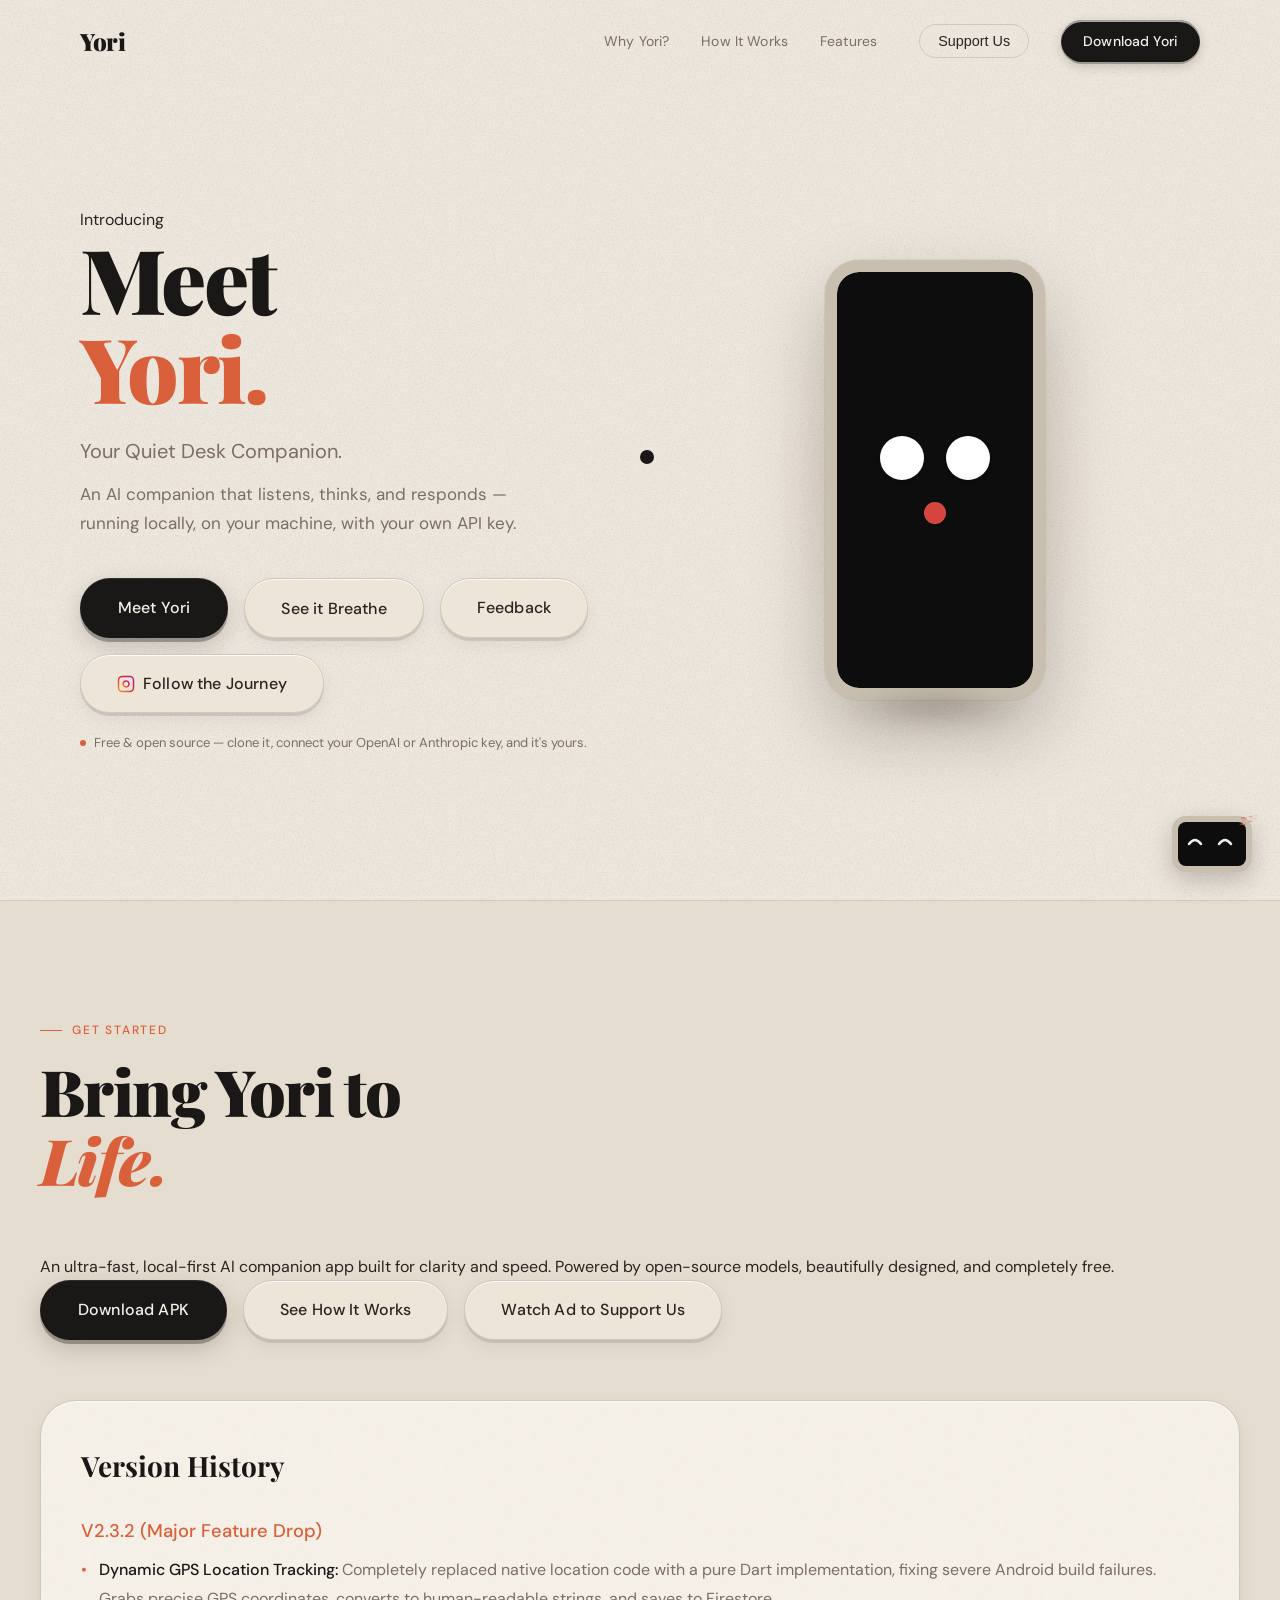
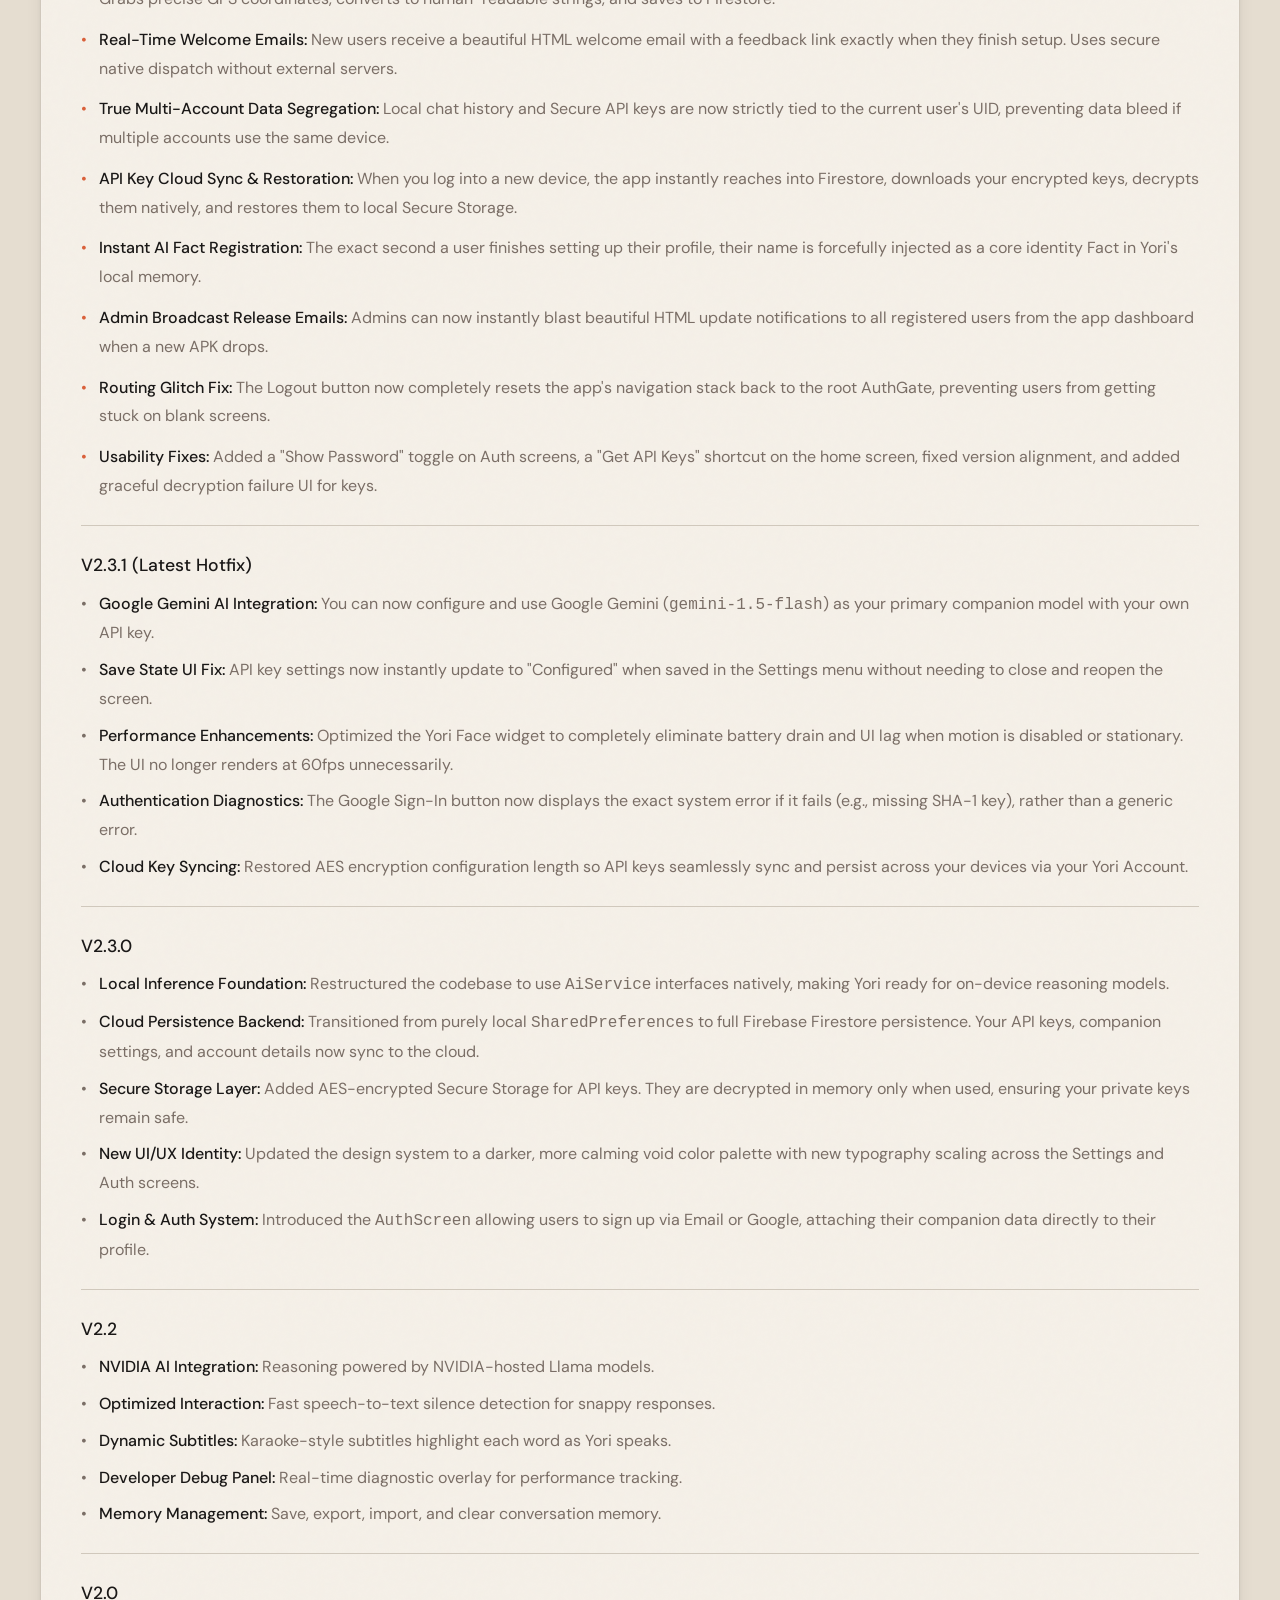
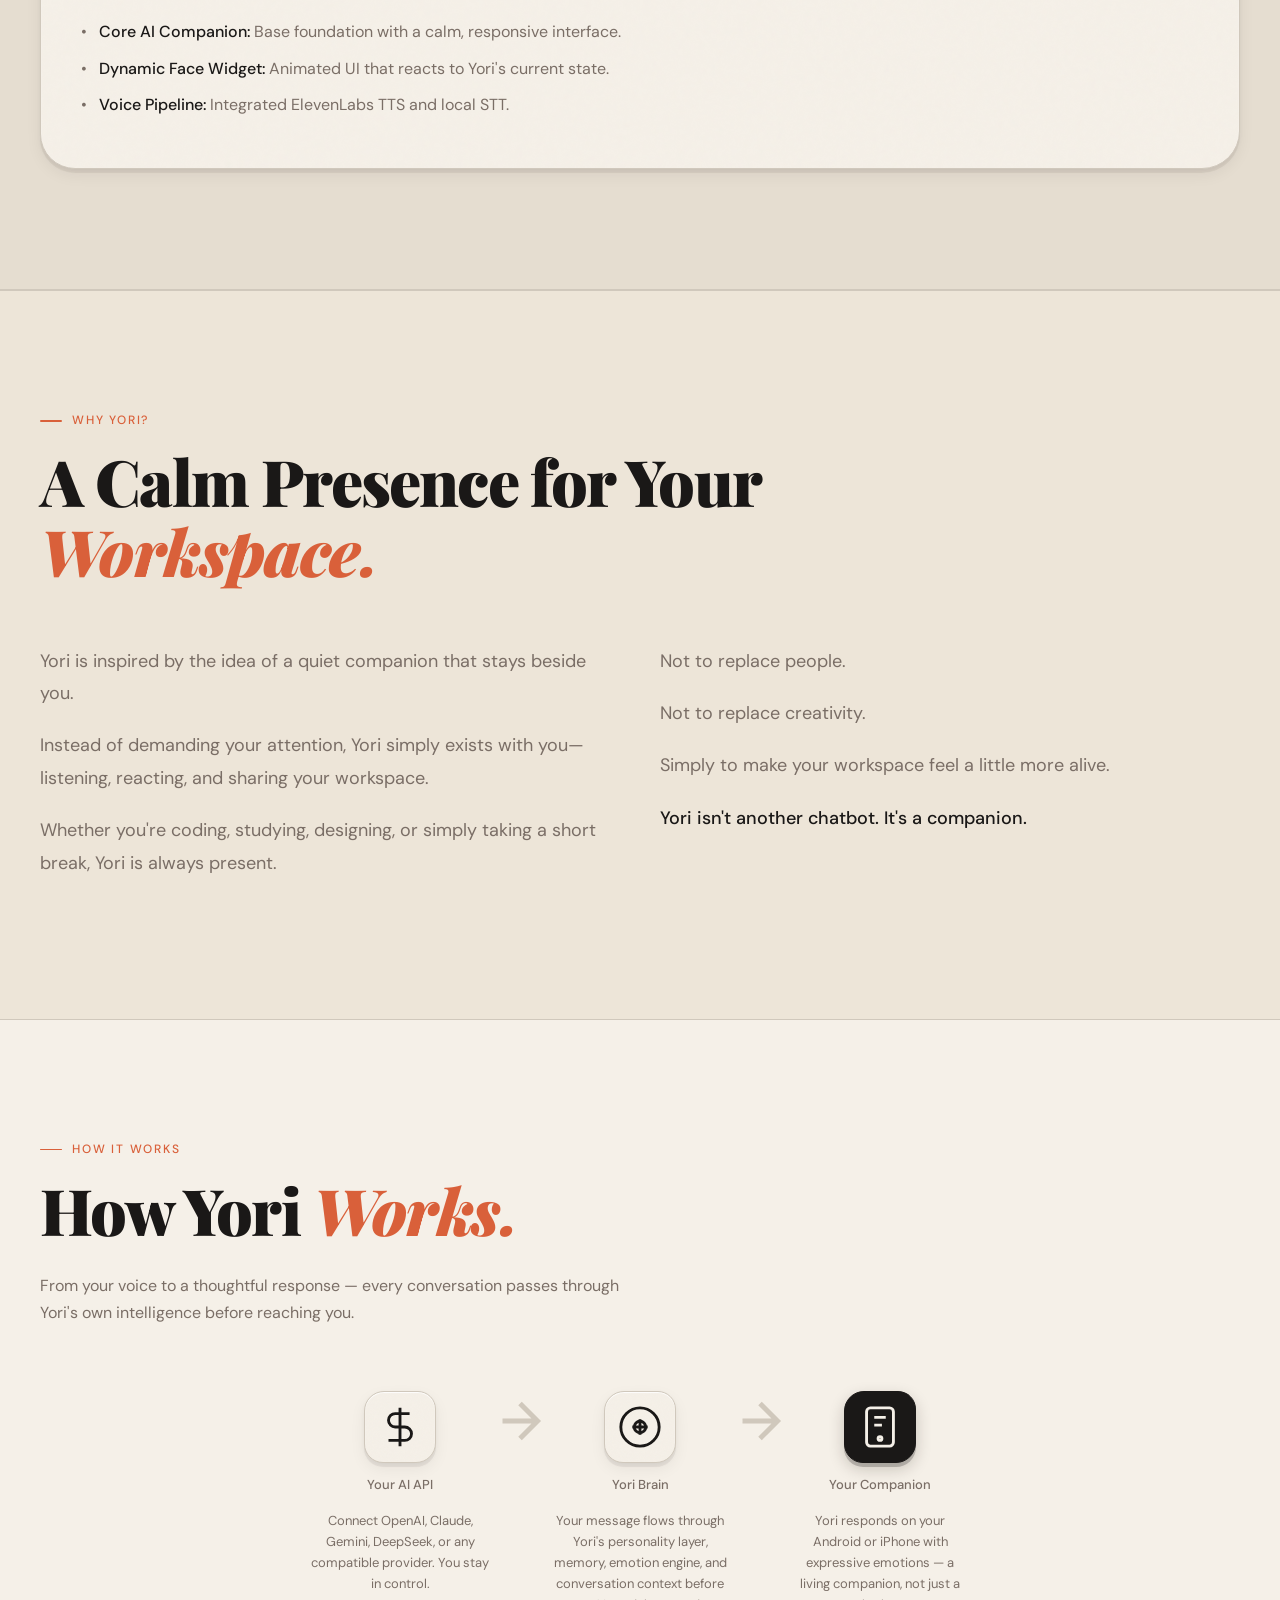
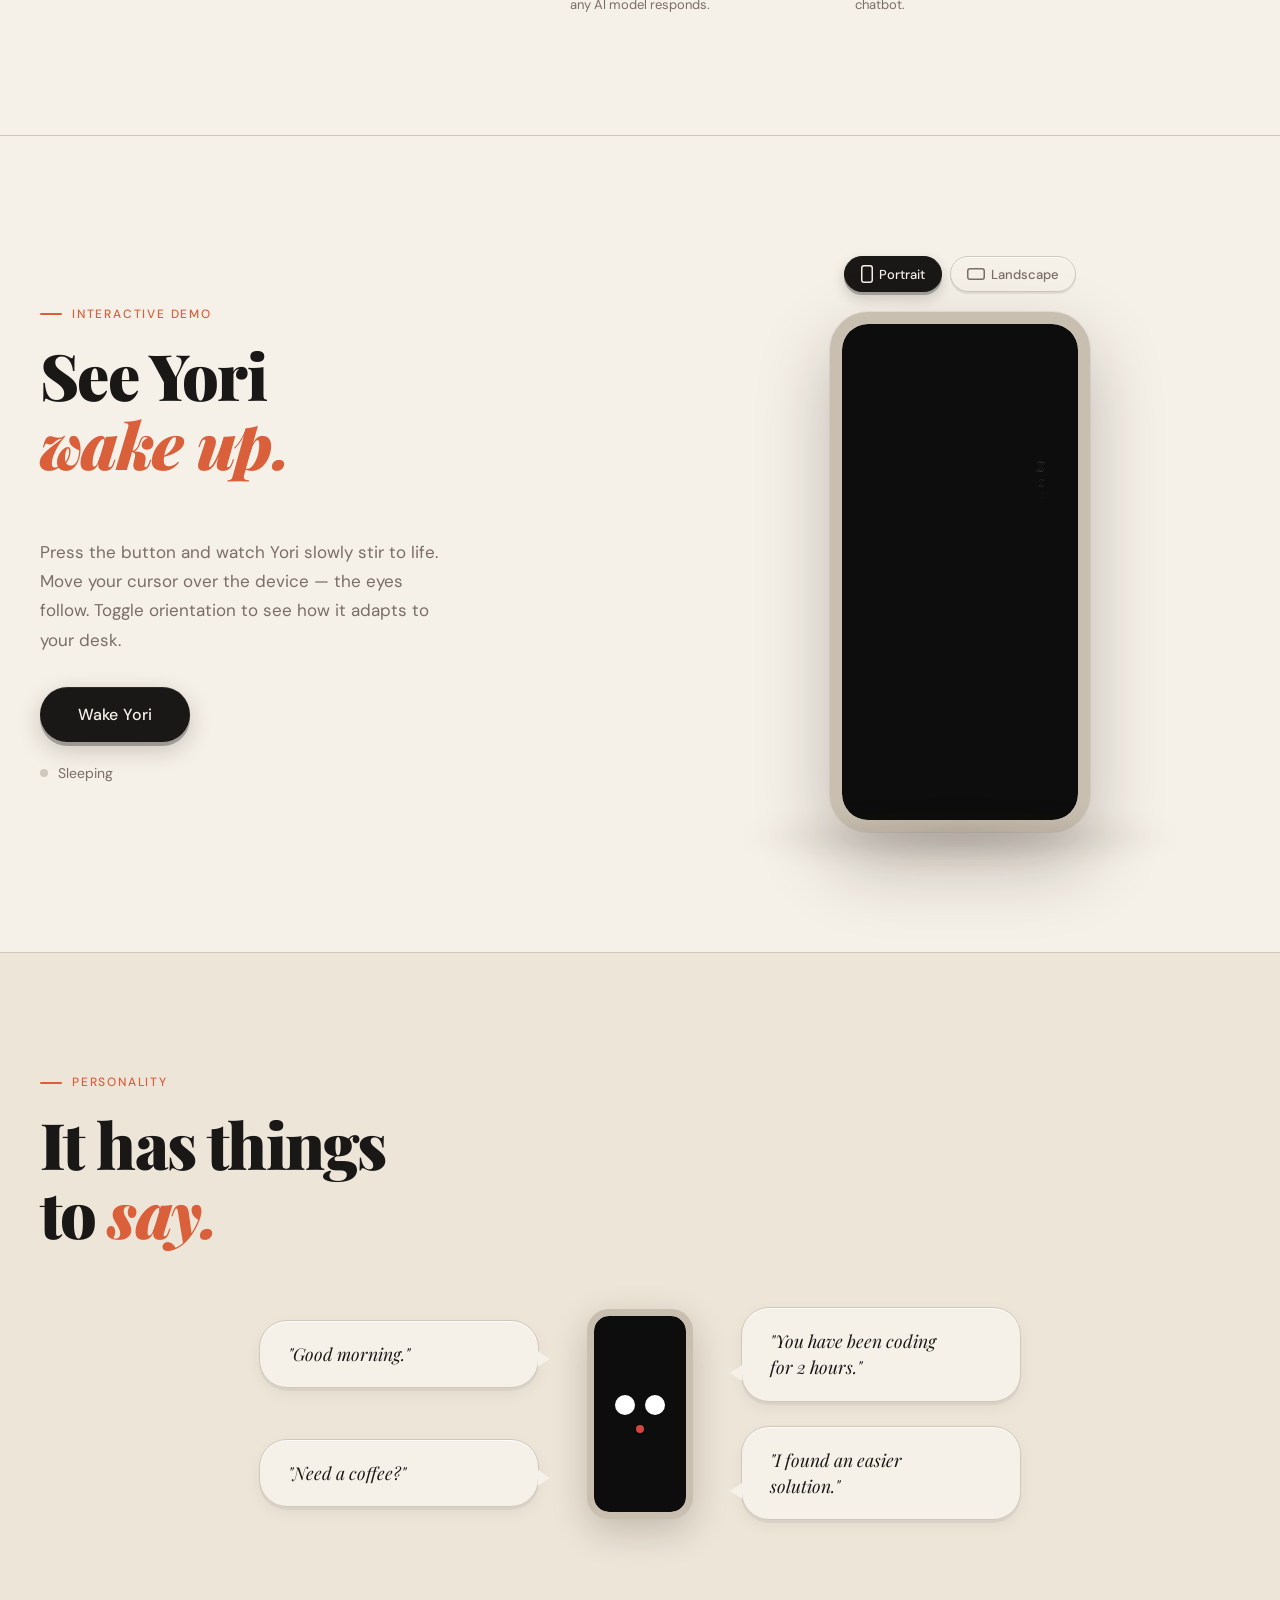
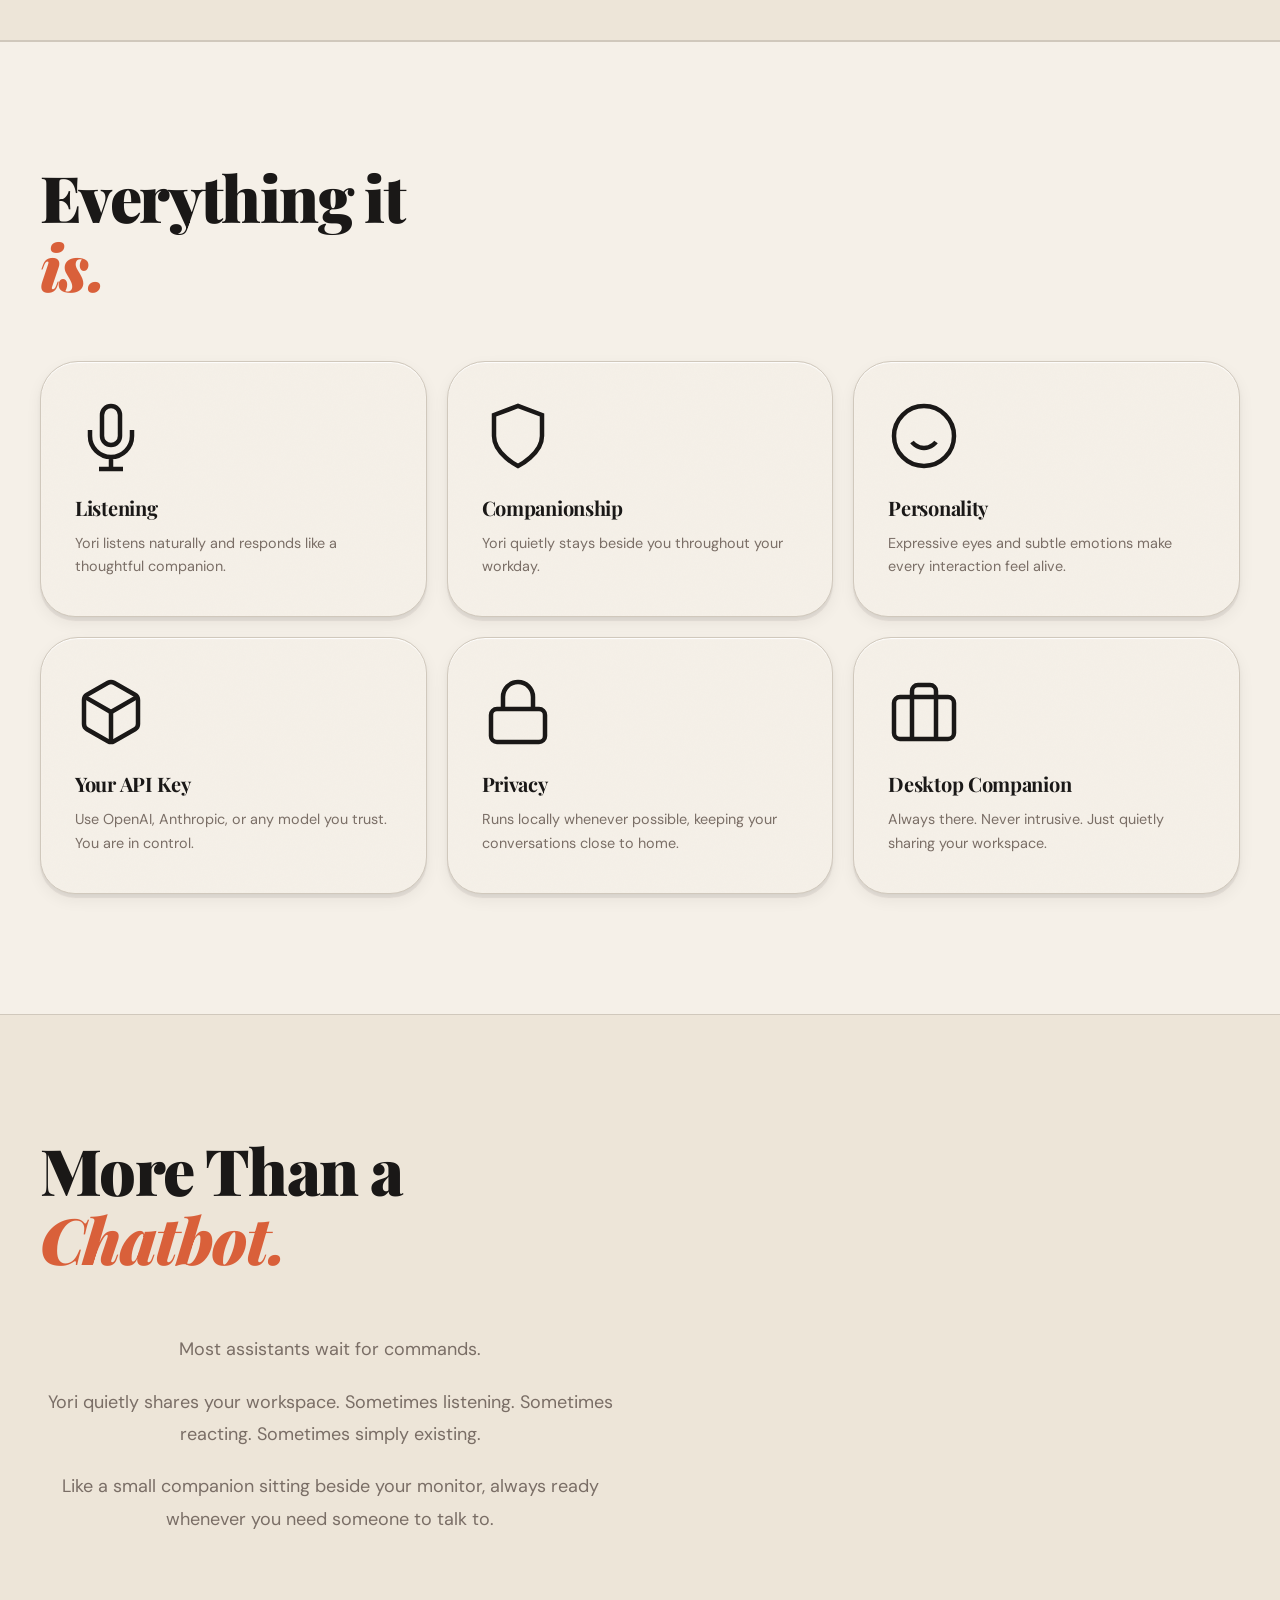
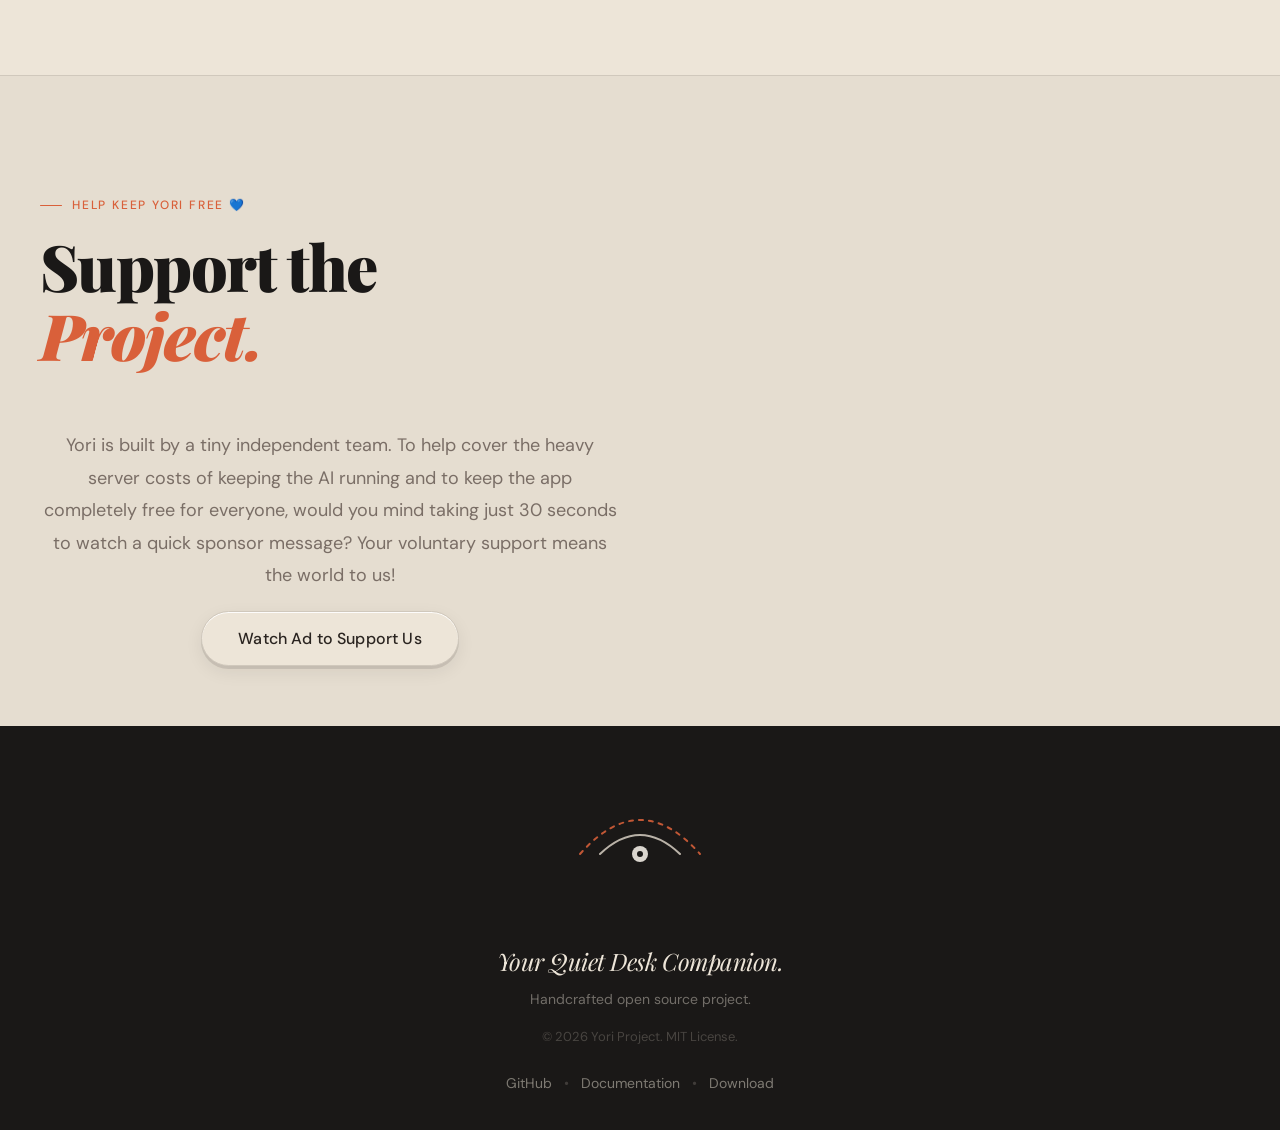
==== index.html @ ca937343 "Update Version History with comprehensive V2.3.2 changelog" ====
<!DOCTYPE html>
<html lang="en">
<head>
  <meta charset="UTF-8" />
  <meta name="viewport" content="width=device-width, initial-scale=1.0" />
  <title>Yori — Your Quiet Desk Companion</title>
  <meta name="description" content="Yori is a handcrafted desktop companion that runs locally and quietly shares your workspace." />
  <link rel="icon" type="image/svg+xml" href="favicon.svg" />
  
  <!-- Fonts -->
  <link rel="preconnect" href="https://fonts.googleapis.com">
  <link rel="preconnect" href="https://fonts.gstatic.com" crossorigin>
  <link href="https://fonts.googleapis.com/css2?family=DM+Sans:ital,opsz,wght@0,9..40,400;0,9..40,500;1,9..40,400&family=Playfair+Display:ital,wght@0,700;0,900;1,400;1,700&display=swap" rel="stylesheet">
  
  <!-- CSS & JS -->
  <link rel="stylesheet" href="styles.css" />
  <script defer src="main.js"></script>

  <!-- Google AdSense -->
  <script async src="https://pagead2.googlesyndication.com/pagead/js/adsbygoogle.js?client=ca-pub-2516613692917353" crossorigin="anonymous"></script>
</head>
<body>
  
  <!-- PAPER GRAIN TEXTURE — inline SVG filter, most reliable method -->
  <svg class="grain-svg" aria-hidden="true" focusable="false">
    <defs>
      <filter id="grain-filter" x="0%" y="0%" width="100%" height="100%" color-interpolation-filters="sRGB">
        <feTurbulence
          type="fractalNoise"
          baseFrequency="0.65 0.65"
          numOctaves="4"
          seed="7"
          stitchTiles="stitch"
          result="noise"
        />
        <feColorMatrix type="saturate" values="0" in="noise" result="grayNoise"/>
        <feBlend in="SourceGraphic" in2="grayNoise" mode="multiply" result="blended"/>
        <feComposite in="blended" in2="SourceGraphic" operator="in"/>
      </filter>
    </defs>
  </svg>
  <div class="grain-overlay" aria-hidden="true"></div>

  <!-- CUSTOM SMART CURSOR -->
  <div class="cursor" id="custom-cursor"></div>

  <!-- DECORATIVE CLAY BLOBS -->
  <div class="blob blob-1"></div>
  <div class="blob blob-2"></div>
  <div class="blob blob-3"></div>

  <!-- NAV -->
  <nav class="nav" id="nav">
    <div class="nav-inner">
      <a href="#hero" class="nav-logo">Yori</a>
      <div class="nav-links">
        <a href="#about" class="nav-link">Why Yori?</a>
        <a href="#pipeline" class="nav-link">How It Works</a>
        <a href="#features" class="nav-link">Features</a>
        <button class="support-ad-btn nav-support-btn" style="background: none; border: 1px solid var(--border); color: var(--text); padding: 8px 16px; border-radius: 20px; font-weight: 500; cursor: pointer; transition: all 0.3s; font-size: 0.9rem; margin-left: 10px; display: flex; align-items: center; justify-content: center; min-width: 110px;">
          <span class="btn-text" style="display: flex; align-items: center; gap: 6px;">Support Us</span>
          <div class="support-spinner" style="display: none; width: 14px; height: 14px; border: 2px solid currentColor; border-top-color: transparent; border-radius: 50%; animation: support-spin 0.8s linear infinite;"></div>
        </button>
        <a href="https://github.com/sandilyakanishk/Yori/releases/latest" class="nav-link btn-nav" id="nav-cta" target="_blank" data-theme="dark">Download Yori</a>
      </div>
    </div>
  </nav>

  <!-- SECTION 1: HERO -->
  <header class="hero" id="hero">
    <div class="hero-left">
      <div class="hero-eyebrow">Introducing</div>
      <h1 class="hero-title">Meet<br/><span class="accent">Yori.</span></h1>
      <p class="hero-sub">Your Quiet Desk Companion.</p>
      <p class="hero-desc">An AI companion that listens, thinks, and responds — running locally, on your machine, with your own API key.</p>
      <div class="hero-btns">
        <a href="https://github.com/sandilyakanishk/Reznik" class="btn-primary" id="get-btn" target="_blank" data-theme="dark">Meet Yori</a>
        <button class="btn-secondary" id="breathe-btn" data-theme="dark">See it Breathe</button>
        <a href="https://tally.so/r/VLWJPE" class="btn-secondary" target="_blank" data-theme="dark">Feedback</a>
        <a href="https://www.instagram.com/meetyori?igsh=MXNleDVwYThzNXBsMQ==" class="btn-secondary" target="_blank" data-theme="dark" style="gap: 8px;">
          <svg viewBox="0 0 24 24" width="18" height="18" stroke="url(#insta-gradient)" stroke-width="2" fill="none" stroke-linecap="round" stroke-linejoin="round">
            <defs>
              <linearGradient id="insta-gradient" x1="0%" y1="100%" x2="100%" y2="0%">
                <stop offset="0%" stop-color="#f09433" />
                <stop offset="25%" stop-color="#e6683c" />
                <stop offset="50%" stop-color="#dc2743" />
                <stop offset="75%" stop-color="#cc2366" />
                <stop offset="100%" stop-color="#bc1888" />
              </linearGradient>
            </defs>
            <rect x="2" y="2" width="20" height="20" rx="5" ry="5"></rect>
            <path d="M16 11.37A4 4 0 1 1 12.63 8 4 4 0 0 1 16 11.37z"></path>
            <line x1="17.5" y1="6.5" x2="17.51" y2="6.5"></line>
          </svg>
          Follow the Journey
        </a>
      </div>
      <p class="hero-badge">
        <span class="badge-dot"></span>
        Free & open source — clone it, connect your OpenAI or Anthropic key, and it's yours.
      </p>
    </div>
    
    <div class="hero-right">
      <div class="phone-wrapper" id="phone-hero">
        <div class="phone-frame clay-body">
          <div class="phone-screen" id="phone-screen-hero" data-theme="dark">
            <div class="face-container">
              <div class="eyes-container" id="eyes-hero">
                <div class="eye left-eye" id="left-eye-hero"></div>
                <div class="eye right-eye" id="right-eye-hero"></div>
              </div>
              <div class="mouth" id="mouth-hero"></div>
            </div>
          </div>
        </div>
        <div class="phone-shadow"></div>
      </div>
    </div>
  </header>

  <!-- NEW SECTION: GET STARTED -->
  <section class="section what-makes" id="download">
    <div class="section-inner">
      <div class="section-tag">Get Started</div>
      <h2 class="section-title reveal">Bring Yori to<br/><em>Life.</em></h2>
      
        <p class="hero-subtitle reveal" style="transition-delay: 0.1s;">
          An ultra-fast, local-first AI companion app built for clarity and speed. Powered by open-source models, beautifully designed, and completely free.
        </p>
        <div class="hero-cta reveal" style="transition-delay: 0.2s; margin-bottom: 40px; display: flex; flex-wrap: wrap; gap: 16px;">
          <a href="https://github.com/sandilyakanishk/Yori/releases/latest" class="btn-primary" data-theme="dark">Download APK</a>
          <a href="#pipeline" class="btn-secondary" data-theme="dark">See How It Works</a>
          <button class="support-ad-btn btn-secondary" data-theme="dark">
            <span class="btn-text">Watch Ad to Support Us</span>
            <div class="support-spinner" style="display: none; width: 18px; height: 18px; border: 2px solid currentColor; border-top-color: transparent; border-radius: 50%; animation: support-spin 0.8s linear infinite;"></div>
          </button>
        </div>

      <div class="story-grid">
        <div class="story-text reveal card" style="grid-column: 1 / -1; padding: 40px; margin-top: 20px;">
          <h3 style="font-family: var(--font-display); font-size: 1.75rem; color: var(--dark); margin-bottom: 24px;">Version History</h3>
          
          <div style="margin-bottom: 24px;">
            <strong style="color: var(--accent); font-size: 1.15rem; display: block; margin-bottom: 8px;">V2.3.2 (Major Feature Drop)</strong>
            <ul style="list-style: none; padding: 0; font-size: 1rem;">
              <li style="margin-bottom: 12px; display: flex; gap: 12px;">
                <span style="color: var(--accent);">•</span> <div><strong>Dynamic GPS Location Tracking:</strong> Completely replaced native location code with a pure Dart implementation, fixing severe Android build failures. Grabs precise GPS coordinates, converts to human-readable strings, and saves to Firestore.</div>
              </li>
              <li style="margin-bottom: 12px; display: flex; gap: 12px;">
                <span style="color: var(--accent);">•</span> <div><strong>Real-Time Welcome Emails:</strong> New users receive a beautiful HTML welcome email with a feedback link exactly when they finish setup. Uses secure native dispatch without external servers.</div>
              </li>
              <li style="margin-bottom: 12px; display: flex; gap: 12px;">
                <span style="color: var(--accent);">•</span> <div><strong>True Multi-Account Data Segregation:</strong> Local chat history and Secure API keys are now strictly tied to the current user's UID, preventing data bleed if multiple accounts use the same device.</div>
              </li>
              <li style="margin-bottom: 12px; display: flex; gap: 12px;">
                <span style="color: var(--accent);">•</span> <div><strong>API Key Cloud Sync & Restoration:</strong> When you log into a new device, the app instantly reaches into Firestore, downloads your encrypted keys, decrypts them natively, and restores them to local Secure Storage.</div>
              </li>
              <li style="margin-bottom: 12px; display: flex; gap: 12px;">
                <span style="color: var(--accent);">•</span> <div><strong>Instant AI Fact Registration:</strong> The exact second a user finishes setting up their profile, their name is forcefully injected as a core identity Fact in Yori's local memory.</div>
              </li>
              <li style="margin-bottom: 12px; display: flex; gap: 12px;">
                <span style="color: var(--accent);">•</span> <div><strong>Admin Broadcast Release Emails:</strong> Admins can now instantly blast beautiful HTML update notifications to all registered users from the app dashboard when a new APK drops.</div>
              </li>
              <li style="margin-bottom: 12px; display: flex; gap: 12px;">
                <span style="color: var(--accent);">•</span> <div><strong>Routing Glitch Fix:</strong> The Logout button now completely resets the app's navigation stack back to the root AuthGate, preventing users from getting stuck on blank screens.</div>
              </li>
              <li style="margin-bottom: 12px; display: flex; gap: 12px;">
                <span style="color: var(--accent);">•</span> <div><strong>Usability Fixes:</strong> Added a "Show Password" toggle on Auth screens, a "Get API Keys" shortcut on the home screen, fixed version alignment, and added graceful decryption failure UI for keys.</div>
              </li>
            </ul>
          </div>
          
          <div style="margin-bottom: 24px; padding-top: 24px; border-top: 1px solid var(--border);">
            <strong style="display: block; margin-bottom: 8px; font-size: 1.1rem; color: var(--dark);">V2.3.1 (Latest Hotfix)</strong>
            <ul style="list-style: none; padding: 0; font-size: 1rem;">
              <li style="margin-bottom: 8px; display: flex; gap: 12px;"><span>•</span> <div><strong>Google Gemini AI Integration:</strong> You can now configure and use Google Gemini (<code>gemini-1.5-flash</code>) as your primary companion model with your own API key.</div></li>
              <li style="margin-bottom: 8px; display: flex; gap: 12px;"><span>•</span> <div><strong>Save State UI Fix:</strong> API key settings now instantly update to "Configured" when saved in the Settings menu without needing to close and reopen the screen.</div></li>
              <li style="margin-bottom: 8px; display: flex; gap: 12px;"><span>•</span> <div><strong>Performance Enhancements:</strong> Optimized the Yori Face widget to completely eliminate battery drain and UI lag when motion is disabled or stationary. The UI no longer renders at 60fps unnecessarily.</div></li>
              <li style="margin-bottom: 8px; display: flex; gap: 12px;"><span>•</span> <div><strong>Authentication Diagnostics:</strong> The Google Sign-In button now displays the exact system error if it fails (e.g., missing SHA-1 key), rather than a generic error.</div></li>
              <li style="margin-bottom: 8px; display: flex; gap: 12px;"><span>•</span> <div><strong>Cloud Key Syncing:</strong> Restored AES encryption configuration length so API keys seamlessly sync and persist across your devices via your Yori Account.</div></li>
            </ul>
          </div>
          
          <div style="margin-bottom: 24px; padding-top: 24px; border-top: 1px solid var(--border);">
            <strong style="display: block; margin-bottom: 8px; font-size: 1.1rem; color: var(--dark);">V2.3.0</strong>
            <ul style="list-style: none; padding: 0; font-size: 1rem;">
              <li style="margin-bottom: 8px; display: flex; gap: 12px;"><span>•</span> <div><strong>Local Inference Foundation:</strong> Restructured the codebase to use <code>AiService</code> interfaces natively, making Yori ready for on-device reasoning models.</div></li>
              <li style="margin-bottom: 8px; display: flex; gap: 12px;"><span>•</span> <div><strong>Cloud Persistence Backend:</strong> Transitioned from purely local <code>SharedPreferences</code> to full Firebase Firestore persistence. Your API keys, companion settings, and account details now sync to the cloud.</div></li>
              <li style="margin-bottom: 8px; display: flex; gap: 12px;"><span>•</span> <div><strong>Secure Storage Layer:</strong> Added AES-encrypted Secure Storage for API keys. They are decrypted in memory only when used, ensuring your private keys remain safe.</div></li>
              <li style="margin-bottom: 8px; display: flex; gap: 12px;"><span>•</span> <div><strong>New UI/UX Identity:</strong> Updated the design system to a darker, more calming void color palette with new typography scaling across the Settings and Auth screens.</div></li>
              <li style="margin-bottom: 8px; display: flex; gap: 12px;"><span>•</span> <div><strong>Login & Auth System:</strong> Introduced the <code>AuthScreen</code> allowing users to sign up via Email or Google, attaching their companion data directly to their profile.</div></li>
            </ul>
          </div>
          
          <div style="margin-bottom: 24px; padding-top: 24px; border-top: 1px solid var(--border);">
            <strong style="display: block; margin-bottom: 8px; font-size: 1.1rem; color: var(--dark);">V2.2</strong>
            <ul style="list-style: none; padding: 0; font-size: 1rem;">
              <li style="margin-bottom: 8px; display: flex; gap: 12px;"><span>•</span> <div><strong>NVIDIA AI Integration:</strong> Reasoning powered by NVIDIA-hosted Llama models.</div></li>
              <li style="margin-bottom: 8px; display: flex; gap: 12px;"><span>•</span> <div><strong>Optimized Interaction:</strong> Fast speech-to-text silence detection for snappy responses.</div></li>
              <li style="margin-bottom: 8px; display: flex; gap: 12px;"><span>•</span> <div><strong>Dynamic Subtitles:</strong> Karaoke-style subtitles highlight each word as Yori speaks.</div></li>
              <li style="margin-bottom: 8px; display: flex; gap: 12px;"><span>•</span> <div><strong>Developer Debug Panel:</strong> Real-time diagnostic overlay for performance tracking.</div></li>
              <li style="margin-bottom: 8px; display: flex; gap: 12px;"><span>•</span> <div><strong>Memory Management:</strong> Save, export, import, and clear conversation memory.</div></li>
            </ul>
          </div>
          
          <div style="padding-top: 24px; border-top: 1px solid var(--border);">
            <strong style="display: block; margin-bottom: 8px; font-size: 1.1rem; color: var(--dark);">V2.0</strong>
            <ul style="list-style: none; padding: 0; font-size: 1rem;">
              <li style="margin-bottom: 8px; display: flex; gap: 12px;"><span>•</span> <div><strong>Core AI Companion:</strong> Base foundation with a calm, responsive interface.</div></li>
              <li style="margin-bottom: 8px; display: flex; gap: 12px;"><span>•</span> <div><strong>Dynamic Face Widget:</strong> Animated UI that reacts to Yori's current state.</div></li>
              <li style="margin-bottom: 8px; display: flex; gap: 12px;"><span>•</span> <div><strong>Voice Pipeline:</strong> Integrated ElevenLabs TTS and local STT.</div></li>
            </ul>
          </div>
        </div>
      </div>
    </div>
  </section>

  <!-- NEW SECTION: WHY YORI? -->
  <section class="section story-section" id="about">
    <div class="section-inner">
      <div class="section-tag">Why Yori?</div>
      <h2 class="section-title">A Calm Presence for Your<br/><em>Workspace.</em></h2>
      
      <div class="story-grid">
        <div class="story-text reveal">
          <p>Yori is inspired by the idea of a quiet companion that stays beside you.</p>
          <p>Instead of demanding your attention, Yori simply exists with you—listening, reacting, and sharing your workspace.</p>
          <p>Whether you're coding, studying, designing, or simply taking a short break, Yori is always present.</p>
        </div>
        <div class="story-text reveal" style="transition-delay: 0.15s">
          <p>Not to replace people.</p>
          <p>Not to replace creativity.</p>
          <p>Simply to make your workspace feel a little more alive.</p>
          <p><strong>Yori isn't another chatbot. It's a companion.</strong></p>
        </div>
      </div>
    </div>
  </section>

  <!-- SECTION 2: PIPELINE / HOW IT WORKS -->
  <section class="section how-section what-makes" id="pipeline">
    <div class="section-inner">
      <div class="section-tag">How It Works</div>
      <h2 class="section-title">How Yori <em>Works.</em></h2>
      <p class="pipeline-subtitle">From your voice to a thoughtful response — every conversation passes through Yori's own intelligence before reaching you.</p>
      
      <div class="pipeline">
        <!-- Step 1: Your API Key -->
        <div class="pipeline-step" id="step-1">
          <div class="step-icon">
            <svg viewBox="0 0 24 24" fill="none" stroke="var(--dark)" stroke-width="1.5">
              <path d="M12 2v20M17 5H9.5a3.5 3.5 0 0 0 0 7h5a3.5 3.5 0 0 1 0 7H6"/>
            </svg>
          </div>
          <div class="step-label">Your AI API</div>
          <p class="step-desc">Connect OpenAI, Claude, Gemini, DeepSeek, or any compatible provider. You stay in control.</p>
        </div>
        
        <div class="pipeline-arrow" id="arrow-1">
          <svg viewBox="0 0 24 24" fill="none" stroke="var(--border)" stroke-width="2"><path d="M5 12h14M12 5l7 7-7 7"/></svg>
        </div>
        
        <!-- Step 2: Yori Brain -->
        <div class="pipeline-step" id="step-2">
          <div class="step-icon">
            <svg viewBox="0 0 24 24" fill="none" stroke="var(--dark)" stroke-width="1.5">
              <path d="M12 2C6.48 2 2 6.48 2 12s4.48 10 10 10 10-4.48 10-10S17.52 2 12 2z"/>
              <path d="M8 12h8M12 8v8"/>
              <circle cx="12" cy="12" r="3"/>
            </svg>
          </div>
          <div class="step-label">Yori Brain</div>
          <p class="step-desc">Your message flows through Yori's personality layer, memory, emotion engine, and conversation context before any AI model responds.</p>
        </div>
        
        <div class="pipeline-arrow" id="arrow-2">
          <svg viewBox="0 0 24 24" fill="none" stroke="var(--border)" stroke-width="2"><path d="M5 12h14M12 5l7 7-7 7"/></svg>
        </div>
        
        <!-- Step 3: Your Companion -->
        <div class="pipeline-step reznik-final" id="step-3">
          <div class="step-icon">
            <svg viewBox="0 0 24 24" fill="none" stroke="var(--bg)" stroke-width="1.5">
              <rect x="5" y="2" width="14" height="20" rx="2"/>
              <circle cx="12" cy="18" r="1"/>
              <path d="M9 7h6M9 11h4"/>
            </svg>
          </div>
          <div class="step-label">Your Companion</div>
          <p class="step-desc">Yori responds on your Android or iPhone with expressive emotions — a living companion, not just a chatbot.</p>
        </div>
      </div>
    </div>
  </section>

  <!-- SECTION 3: DEMO -->
  <section class="section demo-section" id="demo">
    <div class="section-inner demo-inner">
      <div class="demo-text">
        <div class="section-tag">Interactive Demo</div>
        <h2 class="section-title">See Yori<br/><em>wake up.</em></h2>
        <p class="demo-desc">Press the button and watch Yori slowly stir to life. Move your cursor over the device — the eyes follow. Toggle orientation to see how it adapts to your desk.</p>
        <button class="btn-primary" id="wake-btn-demo" data-theme="dark">Wake Yori</button>
        <div class="demo-status" id="demo-status">
          <span class="status-dot" id="status-dot"></span>
          <span id="status-text">Sleeping</span>
        </div>
      </div>
      
      <div class="demo-device-wrap">
        <div class="orientation-toggle">
          <button class="orient-btn active" id="btn-portrait" title="Portrait orientation">
            <svg viewBox="0 0 16 24" fill="none" width="12" height="18">
              <rect x="1" y="1" width="14" height="22" rx="3" stroke="currentColor" stroke-width="2"/>
            </svg>
            Portrait
          </button>
          <button class="orient-btn" id="btn-landscape" title="Landscape orientation">
            <svg viewBox="0 0 24 16" fill="none" width="18" height="12">
              <rect x="1" y="1" width="22" height="14" rx="3" stroke="currentColor" stroke-width="2"/>
            </svg>
            Landscape
          </button>
        </div>
        <div class="demo-phone-frame clay-body" id="demo-phone">
          <div class="demo-phone-screen" id="demo-screen" data-theme="dark">
            <div class="demo-face" id="demo-face">
              <div class="demo-eyes" id="demo-eyes">
                <div class="demo-eye left" id="demo-left-eye"></div>
                <div class="demo-eye right" id="demo-right-eye"></div>
              </div>
              <div class="demo-mouth" id="demo-mouth"></div>
            </div>
            <div class="demo-particles" id="demo-particles"></div>
            <div class="demo-sleeping" id="demo-sleeping">
              <span>z</span><span>z</span><span>z</span>
            </div>
          </div>
        </div>
        <div class="demo-phone-shadow"></div>
        <div class="demo-glow" id="demo-glow"></div>
      </div>
    </div>
  </section>

  <!-- SECTION 4: PERSONALITY -->
  <section class="section personality-section" id="personality">
    <div class="section-inner">
      <div class="section-tag">Personality</div>
      <h2 class="section-title">It has things<br/>to <em>say.</em></h2>
      <div class="bubbles-scene">
        <div class="speech-bubble left-bubble reveal" id="bubble-1">
          <p>"Good morning."</p>
          <div class="bubble-tail left"></div>
        </div>
        <div class="speech-bubble right-bubble reveal" id="bubble-2">
          <p>"You have been coding<br/>for 2 hours."</p>
          <div class="bubble-tail right"></div>
        </div>
        <div class="speech-bubble left-bubble reveal" id="bubble-3">
          <p>"Need a coffee?"</p>
          <div class="bubble-tail left"></div>
        </div>
        <div class="speech-bubble right-bubble reveal" id="bubble-4">
          <p>"I found an easier<br/>solution."</p>
          <div class="bubble-tail right"></div>
        </div>
        
        <div class="personality-phone">
          <div class="pers-phone-frame clay-body-sm">
            <div class="pers-screen" data-theme="dark">
              <div class="pers-face">
                <div class="pers-eyes">
                  <div class="pers-eye left" id="pers-left"></div>
                  <div class="pers-eye right" id="pers-right"></div>
                </div>
                <div class="pers-mouth"></div>
              </div>
            </div>
          </div>
        </div>
      </div>
    </div>
  </section>

  <!-- SECTION 5: FEATURES -->
  <section class="section features-section" id="features">
    <div class="section-inner">
      <h2 class="section-title reveal">Everything it<br/><em>is.</em></h2>
      
      <div class="features-grid">
        <!-- Feature 1 -->
        <div class="feature-card reveal" id="feat-voice">
          <div class="feat-icon">
            <svg viewBox="0 0 24 24" fill="none" stroke="var(--dark)" stroke-width="1.5">
              <path d="M12 2a3 3 0 0 0-3 3v7a3 3 0 0 0 6 0V5a3 3 0 0 0-3-3Z"/>
              <path d="M19 10v2a7 7 0 0 1-14 0v-2M12 19v4M8 23h8"/>
            </svg>
          </div>
          <h3 class="feat-title">Listening</h3>
          <p class="feat-desc">Yori listens naturally and responds like a thoughtful companion.</p>
        </div>
        
        <!-- Feature 2 -->
        <div class="feature-card reveal" id="feat-memory">
          <div class="feat-icon">
            <svg viewBox="0 0 24 24" fill="none" stroke="var(--dark)" stroke-width="1.5">
              <path d="M12 22s8-4 8-10V5l-8-3-8 3v7c0 6 8 10 8 10Z"/>
            </svg>
          </div>
          <h3 class="feat-title">Companionship</h3>
          <p class="feat-desc">Yori quietly stays beside you throughout your workday.</p>
        </div>
        
        <!-- Feature 3 -->
        <div class="feature-card reveal" id="feat-emotions">
          <div class="feat-icon">
            <svg viewBox="0 0 24 24" fill="none" stroke="var(--dark)" stroke-width="1.5">
              <path d="M12 22c5.523 0 10-4.477 10-10S17.523 2 12 2 2 6.477 2 12s4.477 10 10 10Z"/>
              <path d="M8 14s1.5 2 4 2 4-2 4-2M9 9h.01M15 9h.01"/>
            </svg>
          </div>
          <h3 class="feat-title">Personality</h3>
          <p class="feat-desc">Expressive eyes and subtle emotions make every interaction feel alive.</p>
        </div>
        
        <!-- Feature 4 -->
        <div class="feature-card reveal" id="feat-local">
          <div class="feat-icon">
            <svg viewBox="0 0 24 24" fill="none" stroke="var(--dark)" stroke-width="1.5">
              <path d="M21 16V8a2 2 0 0 0-1-1.73l-7-4a2 2 0 0 0-2 0l-7 4A2 2 0 0 0 3 8v8a2 2 0 0 0 1 1.73l7 4a2 2 0 0 0 2 0l7-4A2 2 0 0 0 21 16z"/>
              <polyline points="3.27 6.96 12 12.01 20.73 6.96"/>
              <line x1="12" y1="22.08" x2="12" y2="12"/>
            </svg>
          </div>
          <h3 class="feat-title">Your API Key</h3>
          <p class="feat-desc">Use OpenAI, Anthropic, or any model you trust. You are in control.</p>
        </div>
        
        <!-- Feature 5 -->
        <div class="feature-card reveal" id="feat-privacy">
          <div class="feat-icon">
            <svg viewBox="0 0 24 24" fill="none" stroke="var(--dark)" stroke-width="1.5">
              <rect x="3" y="11" width="18" height="11" rx="2" ry="2"/>
              <path d="M7 11V7a5 5 0 0 1 10 0v4"/>
            </svg>
          </div>
          <h3 class="feat-title">Privacy</h3>
          <p class="feat-desc">Runs locally whenever possible, keeping your conversations close to home.</p>
        </div>
        
        <!-- Feature 6 -->
        <div class="feature-card reveal" id="feat-companion">
          <div class="feat-icon">
            <svg viewBox="0 0 24 24" fill="none" stroke="var(--dark)" stroke-width="1.5">
              <rect x="2" y="7" width="20" height="14" rx="2" ry="2"/>
              <path d="M16 21V5a2 2 0 0 0-2-2h-4a2 2 0 0 0-2 2v16"/>
            </svg>
          </div>
          <h3 class="feat-title">Desktop Companion</h3>
          <p class="feat-desc">Always there. Never intrusive. Just quietly sharing your workspace.</p>
        </div>
      </div>
    </div>
  </section>

  <!-- NEW SECTION: MORE THAN A CHATBOT -->
  <section class="section story-section-bottom" id="story-bottom">
    <div class="section-inner">
      <h2 class="section-title reveal">More Than a<br/><em>Chatbot.</em></h2>
      <div class="story-grid">
        <div class="story-text reveal" style="max-width: 600px; margin: 0 auto; text-align: center;">
          <p>Most assistants wait for commands.</p>
          <p>Yori quietly shares your workspace. Sometimes listening. Sometimes reacting. Sometimes simply existing.</p>
          <p>Like a small companion sitting beside your monitor, always ready whenever you need someone to talk to.</p>
        </div>
      </div>
    </div>
  </section>

  <!-- NEW SECTION: SUPPORT US -->
  <section class="section support-section" id="support">
    <div class="section-inner">
      <div class="section-tag">Help Keep Yori Free 💙</div>
      <h2 class="section-title reveal">Support the<br/><em>Project.</em></h2>
      <div class="story-grid">
        <div class="story-text reveal" style="max-width: 600px; margin: 0 auto; text-align: center;">
          <p>Yori is built by a tiny independent team. To help cover the heavy server costs of keeping the AI running and to keep the app completely free for everyone, would you mind taking just 30 seconds to watch a quick sponsor message? Your voluntary support means the world to us!</p>
          <button class="support-ad-btn btn-secondary" data-theme="dark">
            <span class="btn-text">Watch Ad to Support Us</span>
            <div class="support-spinner" style="display: none; width: 18px; height: 18px; border: 2px solid currentColor; border-top-color: transparent; border-radius: 50%; animation: support-spin 0.8s linear infinite;"></div>
          </button>
        </div>
      </div>
      
      <!-- Hidden AdSense Container for Rewarded/Interstitial Ads -->
      <div id="ad-container" style="display: none;">
         <!-- AdSense ad will be injected here -->
      </div>
    </div>
  </section>
  
  <!-- THANK YOU TOAST -->
  <div class="toast-notification" id="thank-you-toast">
    <div class="toast-icon">🎉</div>
    <div class="toast-text">Thank you for supporting Yori!</div>
  </div>

  <!-- ADBLOCK MODAL -->
  <div class="modal-overlay" id="adblock-modal">
    <div class="modal-content card">
      <h3 style="font-family: var(--font-display); font-size: 1.5rem; color: var(--dark); margin-bottom: 16px;">Ad Blocker Detected 🛡️</h3>
      <p style="color: var(--text2); margin-bottom: 24px; line-height: 1.6;">It looks like you have an ad blocker enabled. We completely understand! However, Yori relies on these small sponsor messages to cover server costs and stay completely free. <br><br>If you'd like to support the project, please consider pausing your ad blocker for this site. 💙</p>
      <div style="display: flex; gap: 12px; justify-content: flex-end;">
        <button class="btn-secondary" id="adblock-close" data-theme="dark" style="padding: 10px 20px;">Maybe Later</button>
      </div>
    </div>
  </div>

  <!-- FOOTER -->
  <footer class="footer" id="footer" data-theme="dark">
    <div class="footer-inner">
      <div class="footer-doodle" id="footer-doodle">
        <svg viewBox="0 0 140 96" fill="none" xmlns="http://www.w3.org/2000/svg">
          <path d="M10 48 Q 70 -20 130 48" stroke="var(--accent)" stroke-width="2" stroke-linecap="round" fill="none" stroke-dasharray="4 6"/>
          <path d="M30 48 Q 70 10 110 48" stroke="var(--border)" stroke-width="2" stroke-linecap="round" fill="none"/>
          <circle cx="70" cy="48" r="8" fill="var(--bg)"/>
          <circle cx="70" cy="48" r="3" fill="var(--dark)"/>
        </svg>
      </div>
      <div class="footer-tagline">Your Quiet Desk Companion.</div>
      <p class="footer-sub">Handcrafted open source project.</p>
      
      <p class="footer-copy">&copy; 2026 Yori Project. MIT License.</p>
      <div class="footer-links">
        <a href="https://github.com/sandilyakanishk/Reznik" class="footer-link" target="_blank">GitHub</a>
        <span class="footer-sep">•</span>
        <a href="#" class="footer-link">Documentation</a>
        <span class="footer-sep">•</span>
        <a href="#" class="footer-link">Download</a>
      </div>
    </div>
  </footer>

  <!-- SLEEPING YORI EASTER EGG -->
  <div class="sleeping-egg" id="sleeping-egg" role="button" tabindex="0" aria-label="Tap to wake Yori">
    <div class="egg-device">
      <div class="egg-screen" data-theme="dark">
        <svg viewBox="0 0 56 26" fill="none" width="56" height="26" class="egg-eye-svg">
          <path d="M5 13 Q11 5 17 13" stroke="white" stroke-width="2.5" stroke-linecap="round" fill="none"/>
          <path d="M35 13 Q41 5 47 13" stroke="white" stroke-width="2.5" stroke-linecap="round" fill="none"/>
        </svg>
        <div class="egg-zzz" id="egg-zzz"><span>z</span><span>z</span><span>z</span></div>
      </div>
    </div>
    <div class="egg-tooltip">Pssst. Wake me up.</div>
  </div>
</body>
</html>
---- styles.css ----
/* ============================================================
   YORI v4 — styles.css
   Premium Polish, Paper Textures, 1:1 Aspect Ratios, Smart Cursor
   ============================================================ */

/* ---- RESET & BASE ---- */
*, *::before, *::after {
  box-sizing: border-box;
  margin: 0;
  padding: 0;
  cursor: none !important; /* Custom cursor everywhere */
}

:root {
  --bg:             #F5F0E8;
  --bg2:            #EDE5D8;
  --bg3:            #E5DDD0;
  --accent:         #D9603A;
  --accent-light:   rgba(217,96,58,0.12);
  --dark:           #1A1817; /* Softer premium black */
  --text:           #2A2420;
  --text2:          #7A6E66;
  --border:         #D0C8BC;
  --clay:           #C8BFB0;
  --mouth:          #D6453D; /* Clay red mouth */
  
  /* Premium Depth Shadows */
  --shadow-card:    0 6px 16px rgba(30,20,10,0.06), 0 2px 4px rgba(30,20,10,0.04);
  --shadow-lift:    0 18px 48px rgba(30,20,10,0.11), 0 6px 16px rgba(30,20,10,0.07);
  --shadow-clay:    0 2px 0 rgba(255,255,255,0.6) inset, 0 -2px 0 rgba(0,0,0,0.12) inset;
  
  --radius-sm:      10px;
  --radius-md:      20px;
  --radius-lg:      28px;
  --radius-xl:      36px;
  --font-display:   'Playfair Display', Georgia, serif;
  --font-body:      'DM Sans', system-ui, sans-serif;
  
  --ease-expo:      cubic-bezier(0.16, 1, 0.3, 1);
  --ease-smooth:    cubic-bezier(0.4, 0, 0.2, 1);
  --ease-clay:      cubic-bezier(0.25, 0.46, 0.45, 0.94);
}

html { scroll-behavior: smooth; font-size: 16px; overflow-x: hidden; }

/* ============================================================
   BODY — Warm clay base + grain texture as stacked background
   background-attachment: fixed = one seamless grain across scroll
   ============================================================ */

/* Define the grain SVG URL once as a custom property for reuse */
:root {
  --grain: url("data:image/svg+xml,%3Csvg xmlns='http://www.w3.org/2000/svg' width='300' height='300'%3E%3Cfilter id='g'%3E%3CfeTurbulence type='fractalNoise' baseFrequency='0.65' numOctaves='4' seed='9' stitchTiles='stitch'/%3E%3C/filter%3E%3Crect width='300' height='300' filter='url(%23g)' opacity='0.25'/%3E%3C/svg%3E");
}

body {
  font-family: var(--font-body);
  background-color: #F2EBE0;
  /* Grain sits under everything as part of the background */
  background-image: var(--grain);
  background-size: 300px 300px;
  background-attachment: fixed; /* Fixed = seamless across all sections */
  color: var(--text);
  line-height: 1.6;
  overflow-x: hidden;
  position: relative;
}

/* Hide the inline SVG defs element */
.grain-svg {
  position: absolute;
  width: 0; height: 0;
  overflow: hidden;
  pointer-events: none;
}

/* The fixed overlay is no longer needed — grain is part of each background */
.grain-overlay { display: none; }

::selection { background: var(--accent); color: white; }

/* ============================================================
   DECORATIVE CLAY BLOBS
   ============================================================ */
.blob {
  position: absolute;
  border-radius: 50%;
  background: var(--bg2);
  filter: blur(1px);
  box-shadow:
    inset 0 2px 4px rgba(255,255,255,0.6),
    inset 0 -2px 6px rgba(0,0,0,0.06),
    0 8px 24px rgba(30,20,10,0.08);
  animation: floatBlob 12s ease-in-out infinite alternate;
  z-index: 0;
  pointer-events: none;
}
.blob-1 { width: 120px; height: 110px; top: 15%; left: 5%; animation-delay: 0s; border-radius: 40% 60% 70% 30% / 40% 50% 60% 50%; }
.blob-2 { width: 80px; height: 90px; top: 60%; right: 8%; animation-delay: -3s; border-radius: 50% 40% 30% 60% / 60% 40% 50% 40%; background: #EAE2D3; }
.blob-3 { width: 160px; height: 140px; top: 85%; left: -2%; animation-delay: -7s; border-radius: 30% 60% 40% 70% / 50% 40% 60% 30%; background: #F0E9DC; }

@keyframes floatBlob {
  0% { transform: translateY(0) rotate(0deg) scale(1); }
  50% { transform: translateY(-20px) rotate(5deg) scale(1.05); }
  100% { transform: translateY(10px) rotate(-5deg) scale(0.95); }
}

/* ============================================================
   CUSTOM SMART CURSOR
   ============================================================ */
.cursor {
  position: fixed;
  top: 0; left: 0;
  width: 14px;
  height: 14px;
  background: var(--dark);
  border-radius: 50%;
  pointer-events: none;
  z-index: 99999;
  will-change: transform;
  transform: translate(-7px, -7px);
  transition: width 0.15s var(--ease-smooth),
              height 0.15s var(--ease-smooth),
              background-color 0.15s var(--ease-smooth),
              margin 0.15s var(--ease-smooth);
}
.cursor.light-mode {
  background: #D8D8D8; /* Soft silver-gray */
}
.cursor.hovered {
  width: 22px;
  height: 22px;
  background: rgba(30,30,30,0.85);
  margin: -4px 0 0 -4px; 
}
.cursor.light-mode.hovered {
  background: rgba(216,216,216,0.85);
}
.cursor.clicking {
  width: 10px;
  height: 10px;
  background: var(--accent) !important;
  margin: 2px 0 0 2px;
}

/* ============================================================
   CLAY BODY — Device frames
   ============================================================ */
.clay-body {
  border: 12px solid var(--clay) !important;
  background: var(--clay) !important;
  box-shadow:
    inset 0 4px 8px rgba(255,255,255,0.48),
    inset 0 -4px 10px rgba(0,0,0,0.12),
    inset 3px 0 5px rgba(255,255,255,0.22),
    inset -3px 0 5px rgba(0,0,0,0.08),
    0 0 0 1px rgba(0,0,0,0.06),
    0 32px 72px rgba(30,20,10,0.25) !important;
  position: relative;
  transition: transform 0.6s var(--ease-expo), box-shadow 0.6s var(--ease-expo);
}
/* Subtle float on hover */
.clay-body:hover {
  transform: translateY(-4px) rotate(-0.2deg);
  box-shadow:
    inset 0 4px 8px rgba(255,255,255,0.48),
    inset 0 -4px 10px rgba(0,0,0,0.12),
    0 0 0 1px rgba(0,0,0,0.06),
    0 38px 84px rgba(30,20,10,0.28) !important;
}

.clay-body-sm {
  border: 7px solid var(--clay) !important;
  background: var(--clay) !important;
  box-shadow:
    inset 0 2px 5px rgba(255,255,255,0.45),
    inset 0 -2px 6px rgba(0,0,0,0.1),
    0 12px 36px rgba(30,20,10,0.2) !important;
}

/* ============================================================
   NAV
   ============================================================ */
.nav {
  position: fixed;
  top: 0; left: 0; right: 0;
  z-index: 100;
  padding: 20px 0;
  transition: background 0.4s var(--ease-smooth), box-shadow 0.4s var(--ease-smooth);
}
.nav.scrolled {
  background: rgba(245,240,232,0.85);
  backdrop-filter: blur(16px);
  -webkit-backdrop-filter: blur(16px);
  box-shadow: 0 1px 0 rgba(208, 200, 188, 0.4);
}
.nav-inner {
  max-width: 1200px;
  margin: 0 auto;
  padding: 0 40px;
  display: flex;
  align-items: center;
  justify-content: space-between;
}
.nav-logo {
  font-family: var(--font-display);
  font-size: 1.5rem;
  font-weight: 900;
  color: var(--dark);
  text-decoration: none;
  letter-spacing: -0.02em;
  transition: color 0.2s;
}
.nav-logo:hover { color: var(--accent); }
.nav-links { display: flex; align-items: center; gap: 32px; }
.nav-link {
  font-size: 0.875rem;
  font-weight: 400;
  color: var(--text2);
  text-decoration: none;
  letter-spacing: 0.01em;
  transition: color 0.2s;
}
.nav-link:hover { color: var(--text); }

.btn-nav {
  background: var(--dark);
  color: var(--bg) !important;
  padding: 10px 22px;
  border-radius: 100px;
  font-weight: 500;
  font-size: 0.875rem !important;
  text-decoration: none;
  border: none;
  box-shadow:
    0 2px 0 rgba(0,0,0,0.25),
    0 4px 12px rgba(30,20,10,0.2),
    var(--shadow-clay);
  transition: background 0.2s, transform 0.2s var(--ease-clay), box-shadow 0.2s var(--ease-clay) !important;
}
.btn-nav:hover {
  background: var(--accent) !important;
  color: white !important;
  transform: translateY(-2px);
  box-shadow:
    0 4px 0 rgba(0,0,0,0.2),
    0 8px 20px rgba(217,96,58,0.3),
    var(--shadow-clay) !important;
}

/* ============================================================
   BUTTONS — Clay puffy style
   ============================================================ */
.btn-primary, .btn-secondary {
  display: inline-flex;
  align-items: center;
  justify-content: center;
  font-family: var(--font-body);
  font-size: 1rem;
  font-weight: 500;
  border: none;
  border-radius: 100px;
  letter-spacing: 0.01em;
  position: relative;
  overflow: hidden;
  text-decoration: none;
  transition: transform 0.25s var(--ease-clay), box-shadow 0.25s var(--ease-clay), background 0.2s;
}
.btn-primary {
  background: var(--dark);
  color: var(--bg);
  padding: 17px 38px;
  box-shadow:
    0 4px 0 rgba(0,0,0,0.28),
    0 8px 24px rgba(30,20,10,0.2),
    inset 0 1px 0 rgba(255,255,255,0.09); /* subtle embossing */
}
.btn-primary:hover {
  background: #23201e;
  transform: translateY(-3px);
  box-shadow:
    0 7px 0 rgba(0,0,0,0.25),
    0 14px 32px rgba(30,20,10,0.22),
    inset 0 1px 0 rgba(255,255,255,0.09);
  color: var(--bg);
}
.btn-primary:active {
  transform: translateY(2px) scale(0.97);
  box-shadow:
    0 1px 0 rgba(0,0,0,0.28),
    0 2px 8px rgba(30,20,10,0.15),
    inset 0 1px 0 rgba(255,255,255,0.05);
}

.btn-secondary {
  background: var(--bg2);
  color: var(--text);
  padding: 16px 36px;
  border: 1.5px solid var(--border);
  box-shadow:
    0 3px 0 rgba(0,0,0,0.1),
    0 6px 18px rgba(30,20,10,0.07),
    inset 0 1px 0 rgba(255,255,255,0.9); /* High paper edge highlight */
}
.btn-secondary:hover {
  background: var(--bg);
  transform: translateY(-2px);
  box-shadow:
    0 5px 0 rgba(0,0,0,0.09),
    0 10px 24px rgba(30,20,10,0.09),
    inset 0 1px 0 rgba(255,255,255,0.9);
}
.btn-secondary:active {
  transform: translateY(1px) scale(0.97);
  box-shadow:
    0 1px 0 rgba(0,0,0,0.1),
    0 2px 8px rgba(30,20,10,0.06),
    inset 0 1px 0 rgba(255,255,255,0.6);
}

/* ============================================================
   HERO
   ============================================================ */
.hero {
  min-height: 100vh;
  display: flex;
  align-items: center;
  padding: 140px 40px 80px;
  max-width: 1200px;
  margin: 0 auto;
  gap: 60px;
  position: relative;
  z-index: 1;
}
.hero-left { flex: 1; min-width: 0; }

.hero-title {
  font-family: var(--font-display);
  font-size: clamp(3.2rem, 7vw, 6.5rem);
  font-weight: 900;
  line-height: 1.0;
  letter-spacing: -0.03em;
  color: var(--dark);
  margin-bottom: 24px;
  opacity: 0;
  animation: fadeUp 0.9s var(--ease-expo) 0.1s forwards;
}
.hero-title .accent { color: var(--accent); }
.hero-sub {
  font-size: 1.25rem;
  font-weight: 400;
  color: var(--text2);
  line-height: 1.5;
  margin-bottom: 14px;
  opacity: 0;
  animation: fadeUp 0.9s var(--ease-expo) 0.2s forwards;
}
.hero-desc {
  font-size: 1.0625rem;
  color: var(--text2);
  line-height: 1.72;
  max-width: 440px;
  margin-bottom: 40px;
  opacity: 0;
  animation: fadeUp 0.9s var(--ease-expo) 0.3s forwards;
}
.hero-btns {
  display: flex;
  gap: 16px;
  flex-wrap: wrap;
  margin-bottom: 20px;
  opacity: 0;
  animation: fadeUp 0.9s var(--ease-expo) 0.4s forwards;
}
.hero-badge {
  font-size: 0.8125rem;
  color: var(--text2);
  line-height: 1.5;
  display: flex;
  align-items: center;
  gap: 8px;
  opacity: 0;
  animation: fadeUp 0.9s var(--ease-expo) 0.55s forwards;
}
.badge-dot {
  display: inline-block;
  width: 6px; height: 6px;
  border-radius: 50%;
  background: var(--accent);
  flex-shrink: 0;
}

.hero-right {
  flex: 1;
  display: flex;
  justify-content: center;
  align-items: center;
  opacity: 0;
  position: relative;
  animation: fadeIn 1.2s var(--ease-expo) 0.3s forwards;
}

.phone-wrapper { position: relative; display: inline-block; }
.phone-frame {
  width: 220px;
  height: 440px;
  border-radius: 34px !important;
  position: relative;
  overflow: hidden;
  animation: breathe 4.2s ease-in-out infinite;
}
.phone-screen {
  position: absolute;
  inset: 0;
  background: #0d0d0d;
  border-radius: 22px;
  display: flex;
  align-items: center;
  justify-content: center;
  overflow: hidden;
  z-index: 2;
}
.phone-shadow {
  position: absolute;
  bottom: -28px; left: 10%;
  width: 80%; height: 44px;
  background: radial-gradient(ellipse, rgba(30,20,10,0.22) 0%, transparent 70%);
  filter: blur(10px);
}

/* Premium ambient glow behind hero phone */
.hero-right::before {
  content: '';
  position: absolute;
  top: 50%; left: 50%;
  transform: translate(-50%, -50%);
  width: 320px; height: 480px;
  background: radial-gradient(ellipse, rgba(217,96,58,0.12) 0%, transparent 60%);
  filter: blur(40px);
  z-index: 0;
  pointer-events: none;
}

/* ============================================================
   FACE, EYES & MOUTH — Strict 1:1 Aspect Ratio
   ============================================================ */
.face-container, .demo-face, .pers-face {
  display: flex;
  flex-direction: column;
  align-items: center;
  position: relative;
  z-index: 3;
}

/* --- Hero Face --- */
.eyes-container {
  display: flex;
  gap: 22px;
  align-items: center;
  justify-content: center;
  margin-bottom: 22px;
}
.eye {
  width: 44px;
  height: 44px;
  aspect-ratio: 1 / 1;
  flex-shrink: 0; /* Prevents oval stretching */
  background: #FFFFFF;
  border-radius: 50%;
  box-shadow:
    0 1px 3px rgba(0,0,0,0.18),
    0 0 0 1px rgba(255,255,255,0.04) inset;
}
.mouth {
  width: 22px;
  height: 22px;
  aspect-ratio: 1 / 1;
  flex-shrink: 0; /* Prevents oval stretching */
  background: #D6453D;
  border-radius: 50%;
  box-shadow:
    0 1px 2px rgba(0,0,0,0.25),
    0 0 0 1px rgba(255,255,255,0.04) inset;
}

/* --- Demo Face --- */
.demo-face {
  opacity: 0;
  transition: opacity 0.8s var(--ease-smooth);
}
.demo-face.visible { opacity: 1; }
.demo-eyes {
  display: flex;
  gap: 26px;
  align-items: center;
  justify-content: center;
  margin-bottom: 26px;
  transition: gap 0.5s var(--ease-clay);
}
.demo-eye {
  width: 52px;
  height: 52px;
  aspect-ratio: 1 / 1;
  flex-shrink: 0;
  background: #FFFFFF;
  border-radius: 50%;
  box-shadow:
    0 2px 6px rgba(0,0,0,0.2),
    0 0 0 1px rgba(255,255,255,0.04) inset;
  transition: width 0.5s var(--ease-clay), height 0.5s var(--ease-clay);
}
.demo-mouth {
  width: 26px;
  height: 26px;
  aspect-ratio: 1 / 1;
  flex-shrink: 0;
  background: #D6453D;
  border-radius: 50%;
  box-shadow:
    0 1px 2px rgba(0,0,0,0.25),
    0 0 0 1px rgba(255,255,255,0.04) inset;
}

/* Landscape eye sizing */
.demo-phone-frame.landscape .demo-eyes { gap: 50px; }
.demo-phone-frame.landscape .demo-eye {
  width: 48px;
  height: 48px;
}

/* --- Personality Face --- */
.pers-eyes { display: flex; gap: 10px; margin-bottom: 10px; }
.pers-eye {
  width: 20px; 
  height: 20px;
  aspect-ratio: 1 / 1;
  flex-shrink: 0;
  background: #FFFFFF;
  border-radius: 50%;
  box-shadow: 0 1px 2px rgba(0,0,0,0.2);
}
.pers-mouth {
  width: 8px; 
  height: 8px;
  aspect-ratio: 1 / 1;
  flex-shrink: 0;
  background: #D6453D;
  border-radius: 50%;
  box-shadow: 0 1px 2px rgba(0,0,0,0.25);
}

/* ============================================================
   SECTIONS
   ============================================================ */
.section { padding: 120px 40px; position: relative; z-index: 1; }
.section-inner { max-width: 1200px; margin: 0 auto; }

.section-tag {
  font-size: 0.75rem;
  font-weight: 500;
  letter-spacing: 0.15em;
  text-transform: uppercase;
  color: var(--accent);
  margin-bottom: 16px;
  display: flex;
  align-items: center;
  gap: 10px;
}
.section-tag::before {
  content: '';
  display: block;
  width: 22px; height: 1.5px;
  background: var(--accent);
  border-radius: 1px;
}
.section-title {
  font-family: var(--font-display);
  font-size: clamp(2.5rem, 5vw, 4rem);
  font-weight: 900;
  line-height: 1.08;
  letter-spacing: -0.025em;
  color: var(--dark);
  margin-bottom: 60px;
}
.section-title em { font-style: italic; color: var(--accent); }

.reveal {
  opacity: 0;
  transform: translateY(32px);
  transition: opacity 0.8s var(--ease-expo), transform 0.8s var(--ease-expo);
}
.reveal.visible { opacity: 1; transform: translateY(0); }

/* ============================================================
   STORY SECTIONS (New for Yori)
   ============================================================ */
.story-section {
  background: var(--bg2);
  background-image: var(--grain);
  background-size: 300px 300px;
  background-attachment: fixed;
  border-top: 1px solid var(--border);
}
.story-section-bottom {
  background: var(--bg2);
  background-image: var(--grain);
  background-size: 300px 300px;
  background-attachment: fixed;
  border-top: 1px solid var(--border);
}
.story-grid {
  display: grid;
  grid-template-columns: 1fr 1fr;
  gap: 40px;
}
.story-text {
  font-size: 1.125rem;
  color: var(--text2);
  line-height: 1.8;
}
.story-text p {
  margin-bottom: 20px;
}
.story-text strong {
  color: var(--dark);
  font-weight: 500;
}

/* ============================================================
   CARDS — Subtle imperfections & inner grain
   ============================================================ */
.what-makes {
  background: var(--bg3);
  background-image: var(--grain);
  background-size: 300px 300px;
  background-attachment: fixed;
  border-top: 1px solid var(--border);
  border-bottom: 1px solid var(--border);
}
.cards-row { display: grid; grid-template-columns: repeat(3, 1fr); gap: 24px; }
.card, .feature-card, .step-icon {
  background: var(--bg);
  border: 1.5px solid var(--border);
  /* Organic corner imperfections */
  border-radius: 36px 34px 38px 35px;
  padding: 38px 34px;
  box-shadow:
    0 4px 0 rgba(0,0,0,0.05),
    var(--shadow-card),
    inset 0 1px 1px rgba(255,255,255,0.9); /* Crisp paper edge */
  transition: transform 0.35s var(--ease-expo), box-shadow 0.35s var(--ease-expo);
  position: relative;
  overflow: hidden;
  background-image: url("data:image/svg+xml,%3Csvg viewBox='0 0 200 200' xmlns='http://www.w3.org/2000/svg'%3E%3Cfilter id='n'%3E%3CfeTurbulence type='fractalNoise' baseFrequency='0.9' numOctaves='3' stitchTiles='stitch'/%3E%3C/filter%3E%3Crect width='100%25' height='100%25' filter='url(%23n)' opacity='0.02'/%3E%3C/svg%3E");
}
.step-icon { border-radius: 20px 18px 20px 19px; }

.card:hover, .feature-card:hover {
  transform: translateY(-5px);
  box-shadow:
    0 7px 0 rgba(0,0,0,0.04),
    var(--shadow-lift),
    inset 0 1px 1px rgba(255,255,255,0.9);
}
.card-illustration { width: 80px; height: 80px; margin-bottom: 24px; }
.card-illustration svg { width: 100%; height: 100%; }
.card-title {
  font-family: var(--font-display);
  font-size: 1.5rem;
  font-weight: 700;
  color: var(--dark);
  margin-bottom: 12px;
  letter-spacing: -0.02em;
}
.card-desc { font-size: 0.9375rem; color: var(--text2); line-height: 1.68; }

/* ============================================================
   DEMO SECTION
   ============================================================ */
.demo-section { background: var(--bg); background-image: var(--grain); background-size: 300px 300px; background-attachment: fixed; }
.demo-inner { display: flex; align-items: center; gap: 80px; }
.demo-text { flex: 1; min-width: 0; }
.demo-desc {
  font-size: 1.0625rem;
  color: var(--text2);
  line-height: 1.72;
  margin-bottom: 32px;
  max-width: 400px;
}

/* Status */
.demo-status {
  display: flex;
  align-items: center;
  gap: 10px;
  margin-top: 20px;
  font-size: 0.875rem;
  color: var(--text2);
}
.status-dot {
  width: 8px; height: 8px;
  background: var(--border);
  border-radius: 50%;
  transition: background 0.4s, box-shadow 0.4s;
  flex-shrink: 0;
}
.status-dot.awake { background: #5cb87a; box-shadow: 0 0 0 3px rgba(92,184,122,0.2); animation: pulse-dot 2.2s ease-in-out infinite; }
.status-dot.waking { background: var(--accent); box-shadow: 0 0 0 3px rgba(217,96,58,0.2); animation: pulse-dot 1.1s ease-in-out infinite; }
@keyframes pulse-dot { 0%, 100% { opacity: 1; } 50% { opacity: 0.4; } }

/* Orientation toggle */
.orientation-toggle { display: flex; gap: 8px; margin-bottom: 20px; justify-content: center; }
.orient-btn {
  display: inline-flex;
  align-items: center;
  gap: 6px;
  padding: 8px 16px;
  border: 1.5px solid var(--border);
  border-radius: 100px;
  background: var(--bg);
  color: var(--text2);
  font-family: var(--font-body);
  font-size: 0.8125rem;
  font-weight: 500;
  transition: border-color 0.2s, color 0.2s, background 0.2s, transform 0.2s var(--ease-clay), box-shadow 0.2s;
  box-shadow: 0 2px 0 rgba(0,0,0,0.08), inset 0 1px 0 rgba(255,255,255,0.7);
}
.orient-btn:hover { border-color: var(--dark); color: var(--dark); transform: translateY(-1px); }
.orient-btn.active {
  background: var(--dark);
  border-color: var(--dark);
  color: var(--bg);
  box-shadow: 0 3px 0 rgba(0,0,0,0.25), 0 6px 14px rgba(30,20,10,0.18);
}

.demo-device-wrap { flex: 1; display: flex; flex-direction: column; align-items: center; position: relative; }

.demo-phone-frame {
  width: 260px;
  height: 520px;
  border-radius: 38px !important;
  position: relative;
  overflow: hidden;
  transition: width 0.6s var(--ease-clay), height 0.6s var(--ease-clay), border-radius 0.6s var(--ease-clay);
}
.demo-phone-frame.landscape { width: 480px; height: 240px; border-radius: 34px !important; }

.demo-phone-screen {
  position: absolute;
  inset: 0;
  background: #0d0d0d;
  border-radius: 26px;
  display: flex;
  align-items: center;
  justify-content: center;
  overflow: hidden;
}

.demo-sleeping {
  position: absolute;
  top: 26%; right: 14%;
  display: flex;
  flex-direction: column;
  align-items: flex-end;
  pointer-events: none;
  z-index: 3;
}
.demo-sleeping span {
  font-family: var(--font-display);
  font-style: italic;
  color: rgba(255,255,255,0.13);
  line-height: 1;
  animation: sleepFloat 3s ease-in-out infinite;
}
.demo-sleeping span:nth-child(1) { font-size: 1.3rem; animation-delay: 0s; }
.demo-sleeping span:nth-child(2) { font-size: 0.95rem; animation-delay: 0.55s; opacity: 0.7; }
.demo-sleeping span:nth-child(3) { font-size: 0.65rem; animation-delay: 1.1s; opacity: 0.4; }
@keyframes sleepFloat { 0%, 100% { transform: translateY(0); } 50% { transform: translateY(-6px); } }

.demo-phone-shadow {
  position: absolute;
  bottom: -30px; left: 10%;
  width: 80%; height: 50px;
  background: radial-gradient(ellipse, rgba(30,20,10,0.18) 0%, transparent 70%);
  filter: blur(10px);
  pointer-events: none;
}
.demo-glow {
  position: absolute;
  top: 50%; left: 50%;
  transform: translate(-50%, -50%);
  width: 340px; height: 340px;
  border-radius: 50%;
  background: radial-gradient(ellipse, rgba(217,96,58,0.06) 0%, transparent 60%);
  opacity: 0;
  transition: opacity 0.9s var(--ease-smooth);
  pointer-events: none;
  z-index: -1;
}
.demo-glow.active { opacity: 1; }

/* ============================================================
   PERSONALITY SECTION & SPEECH BUBBLES
   ============================================================ */
.personality-section {
  background: var(--bg2);
  background-image: var(--grain);
  background-size: 300px 300px;
  background-attachment: fixed;
  border-top: 1px solid var(--border);
  border-bottom: 1px solid var(--border);
}
.bubbles-scene {
  display: grid;
  grid-template-columns: 1fr auto 1fr;
  grid-template-rows: repeat(2, auto);
  gap: 24px 48px;
  align-items: center;
  justify-items: center;
}
.speech-bubble {
  background: var(--bg);
  border: 1.5px solid var(--border);
  border-radius: var(--radius-lg);
  padding: 20px 28px;
  position: relative;
  /* Added subtle ambient shadow for gentle depth */
  box-shadow:
    0 3px 0 rgba(0,0,0,0.05),
    0 6px 16px rgba(30,20,10,0.05),
    inset 0 1px 1px rgba(255,255,255,0.9);
  font-family: var(--font-display);
  font-style: italic;
  font-size: 1.1rem;
  color: var(--dark);
  line-height: 1.5;
  max-width: 280px;
  width: 100%;
  opacity: 0;
  transform: translateY(20px) scale(0.95);
  transition: opacity 0.6s var(--ease-expo), transform 0.6s var(--ease-expo), box-shadow 0.3s var(--ease-expo);
}
.speech-bubble.visible { opacity: 1; transform: translateY(0) scale(1); }
.speech-bubble:hover {
  transform: translateY(-4px) scale(1.02);
  box-shadow:
    0 6px 0 rgba(0,0,0,0.04),
    var(--shadow-lift),
    inset 0 1px 1px rgba(255,255,255,0.9);
}
.left-bubble  { justify-self: end;   grid-column: 1; }
.right-bubble { justify-self: start; grid-column: 3; }
#bubble-1 { grid-row: 1; transition-delay: 0s; }
#bubble-2 { grid-row: 1; transition-delay: 0.15s; }
#bubble-3 { grid-row: 2; transition-delay: 0.3s; }
#bubble-4 { grid-row: 2; transition-delay: 0.45s; }
.bubble-tail { position: absolute; bottom: 20px; width: 0; height: 0; }
.bubble-tail.left  { right: -12px; border-top: 8px solid transparent; border-bottom: 8px solid transparent; border-left: 12px solid var(--bg); }
.bubble-tail.right { left: -12px;  border-top: 8px solid transparent; border-bottom: 8px solid transparent; border-right: 12px solid var(--bg); }
.personality-phone { grid-column: 2; grid-row: 1 / 3; display: flex; align-items: center; justify-content: center; }

.pers-phone-frame {
  width: 106px; height: 210px;
  border-radius: 22px !important;
  overflow: hidden;
  display: flex;
  align-items: center;
  justify-content: center;
}
.pers-screen {
  width: 100%; height: 100%;
  background: #0d0d0d;
  border-radius: 15px;
  display: flex;
  align-items: center;
  justify-content: center;
}

/* ============================================================
   PIPELINE / HOW IT WORKS
   ============================================================ */
.how-section { background: var(--bg); background-image: var(--grain); background-size: 300px 300px; background-attachment: fixed; }

/* Subtitle below the section title */
.pipeline-subtitle {
  font-size: 1rem;
  color: var(--text2);
  line-height: 1.7;
  max-width: 580px;
  margin-bottom: 64px;
  margin-top: -32px; /* Pull up slightly under the title */
}

/* Short description under each step label */
.step-desc {
  font-size: 0.8125rem;
  color: var(--text2);
  line-height: 1.6;
  text-align: center;
  max-width: 180px;
  margin-top: 4px;
}

.pipeline { display: flex; align-items: flex-start; justify-content: center; flex-wrap: wrap; row-gap: 32px; }

.pipeline-step {
  display: flex;
  flex-direction: column;
  align-items: center;
  gap: 12px;
  opacity: 0;
  transform: translateY(20px);
  transition: opacity 0.6s var(--ease-expo), transform 0.6s var(--ease-expo);
}
.pipeline-step.visible { opacity: 1; transform: translateY(0); }
#step-1 { transition-delay: 0s; }
#step-2 { transition-delay: 0.16s; }
#step-3 { transition-delay: 0.32s; }

.step-icon {
  width: 72px; height: 72px;
  display: flex;
  align-items: center;
  justify-content: center;
  padding: 12px;
}
.pipeline-step:hover .step-icon {
  transform: translateY(-5px);
  box-shadow: 0 5px 0 rgba(0,0,0,0.05), var(--shadow-lift), inset 0 1px 1px rgba(255,255,255,0.9);
}
.step-icon svg { width: 100%; height: 100%; }
.reznik-final .step-icon { background: var(--dark); border-color: var(--dark); box-shadow: 0 4px 0 rgba(0,0,0,0.2), 0 6px 16px rgba(30,20,10,0.2); }
.step-label { font-size: 0.8125rem; font-weight: 500; color: var(--text2); text-align: center; }
.pipeline-arrow { width: 60px; opacity: 0; transition: opacity 0.6s var(--ease-expo); }
.pipeline-arrow.visible { opacity: 1; }
#arrow-1 { transition-delay: 0.06s; }
#arrow-2 { transition-delay: 0.18s; }
#arrow-3 { transition-delay: 0.3s; }
#arrow-4 { transition-delay: 0.42s; }
.pipeline-arrow svg { width: 100%; }

/* ============================================================
   FEATURES GRID
   ============================================================ */
.features-section { background: var(--bg); background-image: var(--grain); background-size: 300px 300px; background-attachment: fixed; border-top: 1px solid var(--border); }
.features-grid { display: grid; grid-template-columns: repeat(3, 1fr); gap: 20px; }
.feature-card {
  opacity: 0;
  transform: translateY(24px);
  border-radius: 38px 36px 37px 35px;
}
.feature-card.visible { opacity: 1; transform: translateY(0); }
.feature-card::before {
  content: '';
  position: absolute;
  top: 0; left: 0; right: 0;
  height: 3px;
  background: linear-gradient(90deg, transparent, var(--accent), transparent);
  opacity: 0;
  transition: opacity 0.3s;
  border-radius: 3px 3px 0 0;
}
.feature-card:hover::before { opacity: 1; }

.feat-icon { width: 72px; height: 72px; margin-bottom: 20px; }
.feat-icon svg { width: 100%; height: 100%; }
.feat-title {
  font-family: var(--font-display);
  font-size: 1.25rem;
  font-weight: 700;
  color: var(--dark);
  margin-bottom: 8px;
  letter-spacing: -0.015em;
}
.feat-desc { font-size: 0.9rem; color: var(--text2); line-height: 1.62; }
#feat-voice     { transition-delay: 0s; }
#feat-memory    { transition-delay: 0.07s; }
#feat-emotions  { transition-delay: 0.14s; }
#feat-local     { transition-delay: 0.21s; }
#feat-privacy   { transition-delay: 0.28s; }
#feat-companion { transition-delay: 0.35s; }

/* ============================================================
   FOOTER
   ============================================================ */
.footer { background: var(--dark); padding: 80px 40px 40px; text-align: center; position: relative; z-index: 1; }
.footer-inner { max-width: 600px; margin: 0 auto; }
.footer-doodle { margin: 0 auto 32px; width: 140px; opacity: 0.88; }
.footer-doodle svg { width: 100%; animation: breathe 5s ease-in-out infinite; }
.footer-tagline { font-family: var(--font-display); font-style: italic; font-size: 1.5rem; color: var(--bg2); margin-bottom: 8px; letter-spacing: -0.02em; }
.footer-sub { font-size: 0.875rem; color: rgba(237,229,216,0.42); margin-bottom: 16px; }
.footer-copy { font-size: 0.8125rem; color: rgba(237,229,216,0.22); margin-bottom: 24px; }
.footer-links { display: flex; align-items: center; justify-content: center; gap: 12px; }
.footer-link { font-size: 0.875rem; color: rgba(237,229,216,0.48); text-decoration: none; transition: color 0.2s; }
.footer-link:hover { color: var(--bg2); }
.footer-sep { color: rgba(237,229,216,0.18); font-size: 0.875rem; }

/* ============================================================
   SLEEPING EGG — Easter egg
   ============================================================ */
.sleeping-egg {
  position: fixed;
  bottom: 28px; right: 28px;
  z-index: 90;
  display: flex;
  flex-direction: column;
  align-items: flex-end;
  gap: 4px;
  transition: transform 0.3s var(--ease-expo);
}
.sleeping-egg:hover { transform: translateY(-4px); }
.sleeping-egg:hover .egg-tooltip { opacity: 1; transform: translateX(0); }

.egg-device {
  width: 80px; height: 56px;
  border-radius: 14px;
  background: var(--clay);
  border: 6px solid var(--clay);
  box-shadow:
    inset 0 2px 4px rgba(255,255,255,0.42),
    inset 0 -2px 5px rgba(0,0,0,0.1),
    0 8px 24px rgba(30,20,10,0.22);
  display: flex;
  align-items: center;
  justify-content: center;
  animation: breathe 4.5s ease-in-out infinite;
}
.egg-screen {
  width: 100%; height: 100%;
  background: #0d0d0d;
  border-radius: 8px;
  display: flex;
  align-items: center;
  justify-content: center;
}
.egg-eye-svg { opacity: 0.92; }
.egg-zzz {
  display: flex;
  gap: 1px;
  position: absolute;
  top: -4px; right: -6px;
}
.egg-zzz span { font-family: var(--font-display); font-style: italic; color: var(--accent); line-height: 1; animation: sleepFloat 3s ease-in-out infinite; }
.egg-zzz span:nth-child(1) { font-size: 0.95rem; animation-delay: 0s; }
.egg-zzz span:nth-child(2) { font-size: 0.7rem; animation-delay: 0.4s; opacity: 0.65; }
.egg-zzz span:nth-child(3) { font-size: 0.5rem; animation-delay: 0.8s; opacity: 0.35; }
.egg-tooltip {
  position: absolute;
  right: 92px; top: 50%;
  transform: translateY(-50%) translateX(6px);
  background: var(--dark);
  color: var(--bg2);
  font-size: 0.75rem;
  font-weight: 500;
  padding: 6px 12px;
  border-radius: 100px;
  white-space: nowrap;
  opacity: 0;
  transition: opacity 0.25s, transform 0.25s;
  pointer-events: none;
}
.egg-tooltip::after {
  content: '';
  position: absolute;
  left: 100%; top: 50%;
  transform: translateY(-50%);
  border: 5px solid transparent;
  border-left-color: var(--dark);
}
.sleeping-egg.waking .egg-device { animation: eggWake 0.5s ease-in-out; }
@keyframes eggWake { 0%, 100% { transform: scale(1); } 50% { transform: scale(1.08); } }

/* ============================================================
   KEYFRAMES
   ============================================================ */
@keyframes fadeUp { from { opacity: 0; transform: translateY(28px); } to { opacity: 1; transform: translateY(0); } }
@keyframes fadeIn { from { opacity: 0; } to { opacity: 1; } }
@keyframes breathe {
  0%, 100% { transform: translateY(0px) rotate(-0.5deg); }
  50%       { transform: translateY(-5px) rotate(0.5deg); }
}

/* ============================================================
   SUPPORT US SECTION (AdSense)
   ============================================================ */
.support-section {
  background: var(--bg3);
  background-image: var(--grain);
  background-size: 300px 300px;
  background-attachment: fixed;
  border-top: 1px solid var(--border);
  padding-bottom: 60px;
}

.support-btn {
  position: relative;
  overflow: hidden;
  margin-top: 24px;
  animation: pulse-glow 3s infinite alternate;
  display: inline-flex;
  align-items: center;
  justify-content: center;
}

@keyframes pulse-glow {
  0% { box-shadow: 0 4px 0 rgba(0,0,0,0.28), 0 8px 24px rgba(30,20,10,0.2), inset 0 1px 0 rgba(255,255,255,0.09); }
  100% { box-shadow: 0 4px 0 rgba(0,0,0,0.28), 0 12px 36px rgba(217,96,58,0.45), inset 0 1px 0 rgba(255,255,255,0.09); }
}

.spinner {
  width: 20px;
  height: 20px;
  border: 2.5px solid rgba(255,255,255,0.3);
  border-radius: 50%;
  border-top-color: white;
  animation: spin 1s ease-in-out infinite;
  margin-left: 10px;
}

@keyframes spin {
  to { transform: rotate(360deg); }
}

/* ============================================================
   THANK YOU TOAST
   ============================================================ */
.toast-notification {
  position: fixed;
  bottom: 40px;
  left: 50%;
  transform: translateX(-50%) translateY(100px);
  background: var(--dark);
  color: var(--bg);
  padding: 16px 32px;
  border-radius: 100px;
  display: flex;
  align-items: center;
  gap: 12px;
  font-family: var(--font-body);
  font-weight: 500;
  box-shadow: 0 12px 32px rgba(30,20,10,0.3);
  opacity: 0;
  pointer-events: none;
  z-index: 9999;
  transition: transform 0.6s var(--ease-expo), opacity 0.6s var(--ease-expo);
}

.toast-notification.show {
  transform: translateX(-50%) translateY(0);
  opacity: 1;
}

.toast-icon {
  font-size: 1.25rem;
}

/* ============================================================
   SUPPORT US BUTTON SPECIFICS
   ============================================================ */
.support-ad-btn:hover {
  background: var(--accent) !important;
  color: white !important;
  border-color: var(--accent) !important;
  box-shadow:
    0 5px 0 rgba(0,0,0,0.15),
    0 10px 24px rgba(217,96,58,0.3),
    inset 0 1px 0 rgba(255,255,255,0.4) !important;
}
.support-ad-btn .support-spinner {
  border-color: currentColor;
  border-top-color: transparent;
}
.nav-support-btn:hover {
  transform: translateY(-2px);
}

/* ============================================================
   MODALS (ADBLOCK)
   ============================================================ */
.modal-overlay {
  position: fixed;
  inset: 0;
  background: rgba(15, 10, 20, 0.7);
  backdrop-filter: blur(8px);
  -webkit-backdrop-filter: blur(8px);
  z-index: 10000;
  display: flex;
  align-items: center;
  justify-content: center;
  opacity: 0;
  pointer-events: none;
  transition: opacity 0.4s var(--ease-expo);
}
.modal-overlay.show {
  opacity: 1;
  pointer-events: auto;
}
.modal-content {
  max-width: 440px;
  width: 90%;
  transform: translateY(20px) scale(0.95);
  transition: transform 0.4s var(--ease-expo);
}
.modal-overlay.show .modal-content {
  transform: translateY(0) scale(1);
}

/* ============================================================
   RESPONSIVE OVERHAUL (Flawless Flow)
   ============================================================ */
@media (max-width: 1024px) { 
  .demo-phone-frame.landscape { width: 380px; height: 196px; } 
  .hero { padding: 130px 40px 60px; }
}

@media (max-width: 900px) {
  .hero { flex-direction: column; padding-top: 120px; text-align: center; gap: 40px; }
  .hero-btns { justify-content: center; }
  .hero-desc { margin: 0 auto 40px; }
  .hero-badge { justify-content: center; }
  .cards-row { grid-template-columns: 1fr; }
  .features-grid { grid-template-columns: 1fr 1fr; }
  .demo-inner { flex-direction: column; gap: 48px; }
  .demo-desc { margin: 0 auto 32px; text-align: center; }
  .demo-status, .orientation-toggle { justify-content: center; }
  .section-tag, .section-title { text-align: center; justify-content: center; }
  .section-tag::before { display: none; }
  
  .demo-phone-frame.landscape { width: 340px; height: 176px; }
  .bubbles-scene { grid-template-columns: 1fr; gap: 24px; }
  .left-bubble, .right-bubble { justify-self: center; grid-column: 1; }
  .personality-phone { grid-column: 1; margin: 30px 0; }
  .pipeline { gap: 16px; }
  .pipeline-arrow { width: 40px; }
  .nav-links { gap: 16px; }
  .story-grid { grid-template-columns: 1fr; gap: 24px; }
}

@media (max-width: 600px) {
  .section { padding: 80px 24px; }
  .nav-inner { padding: 0 24px; }
  .hero { padding: 100px 24px 60px; }
  .hero-title { font-size: 3rem; }
  .features-grid { grid-template-columns: 1fr; }
  .pipeline { flex-direction: column; align-items: center; gap: 8px; }
  .pipeline-arrow { transform: rotate(90deg); width: 40px; margin: 8px 0; }
  .nav-links .nav-link:not(.btn-nav) { display: none; }
  .sleeping-egg { bottom: 16px; right: 16px; }
  .demo-phone-frame.landscape { width: 280px; height: 145px; }
  .demo-phone-frame { width: 240px; height: 480px; } /* Slightly scale down portrait for small phones */
  .demo-eye { width: 44px; height: 44px; }
  .demo-mouth { width: 22px; height: 22px; }
}
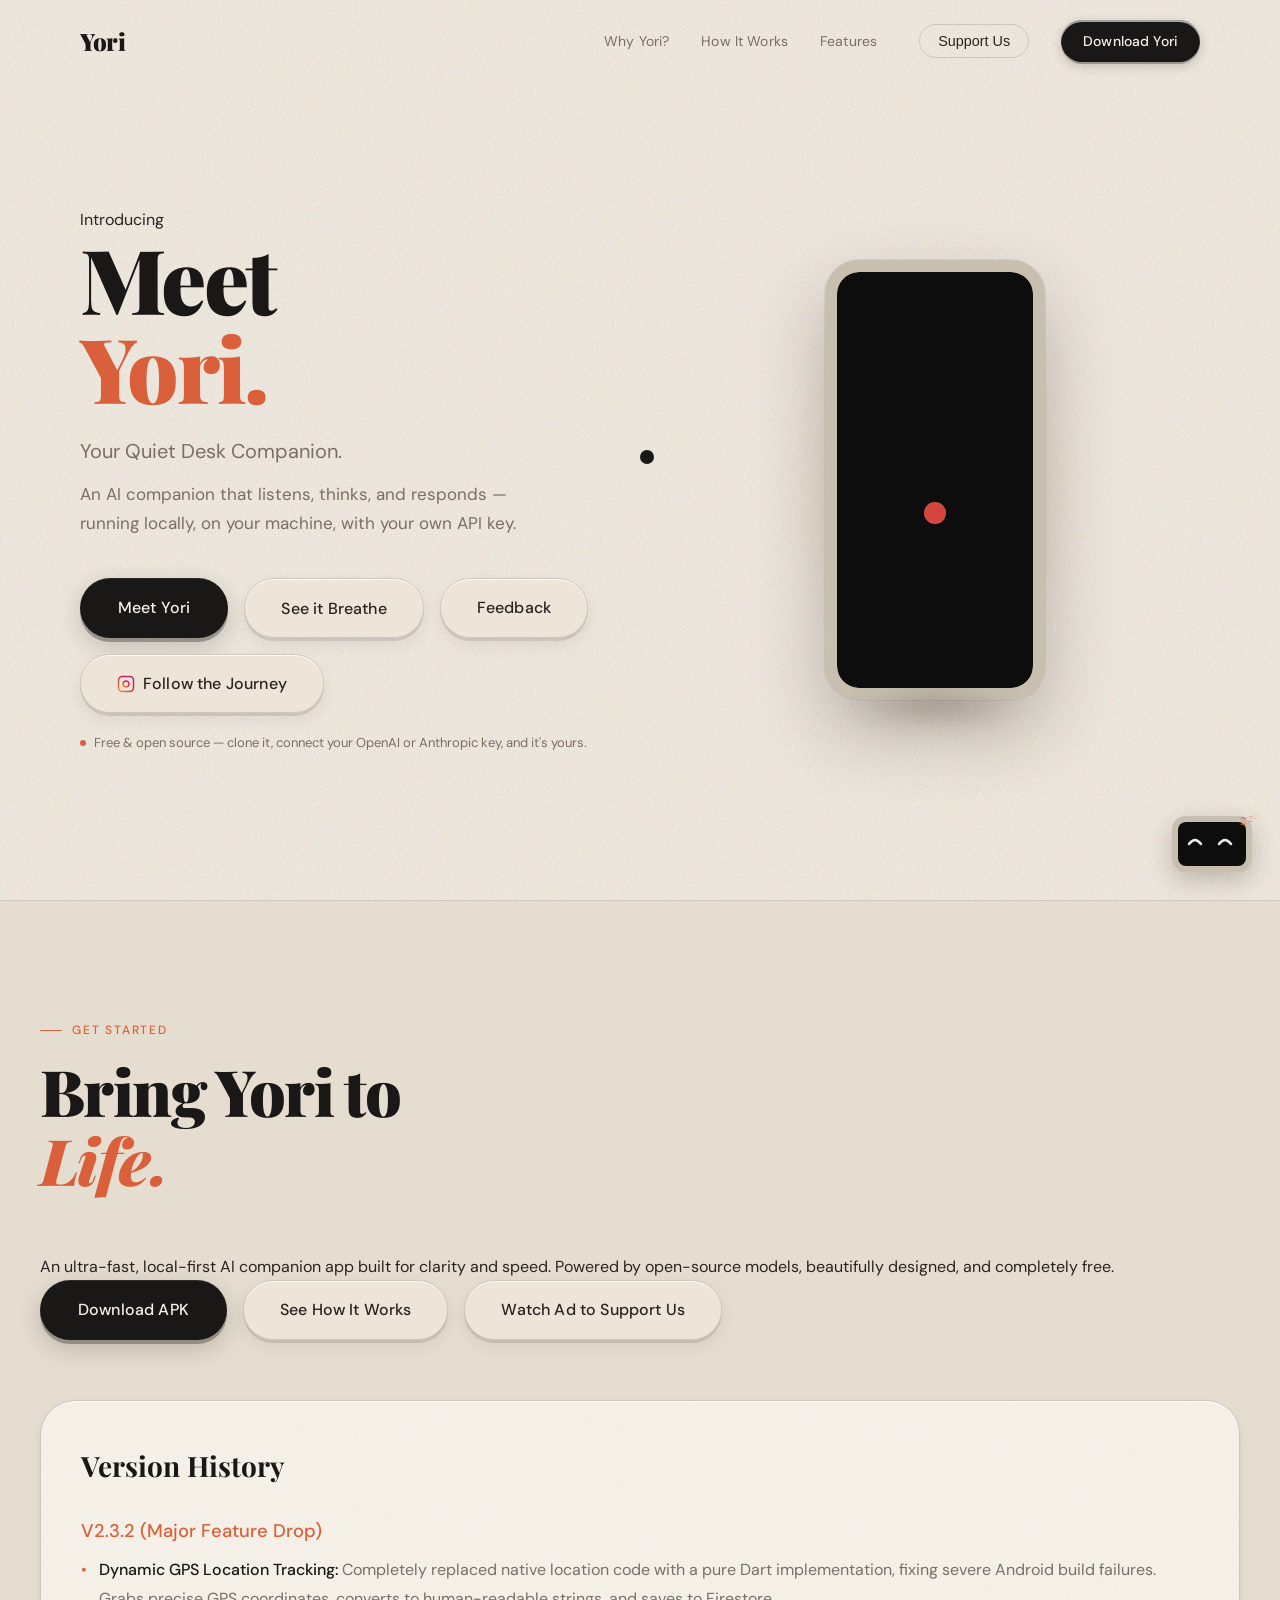
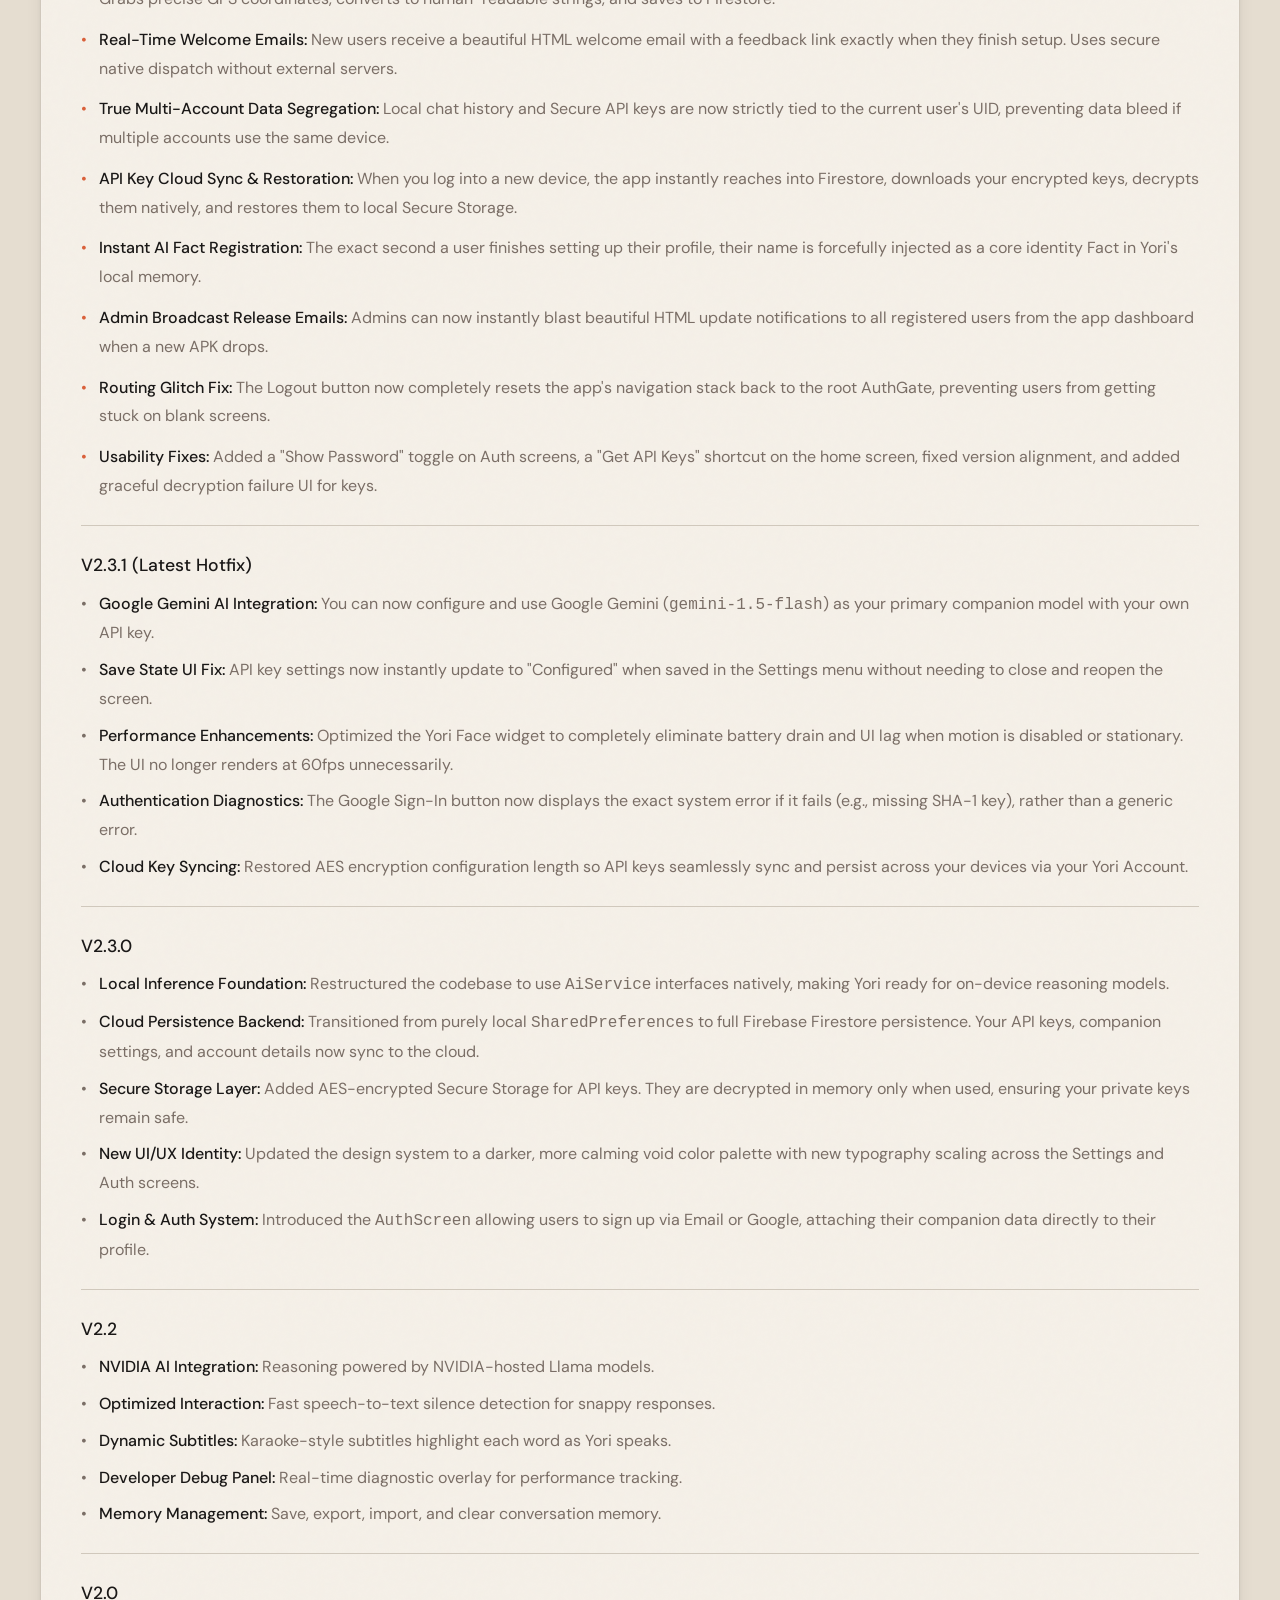
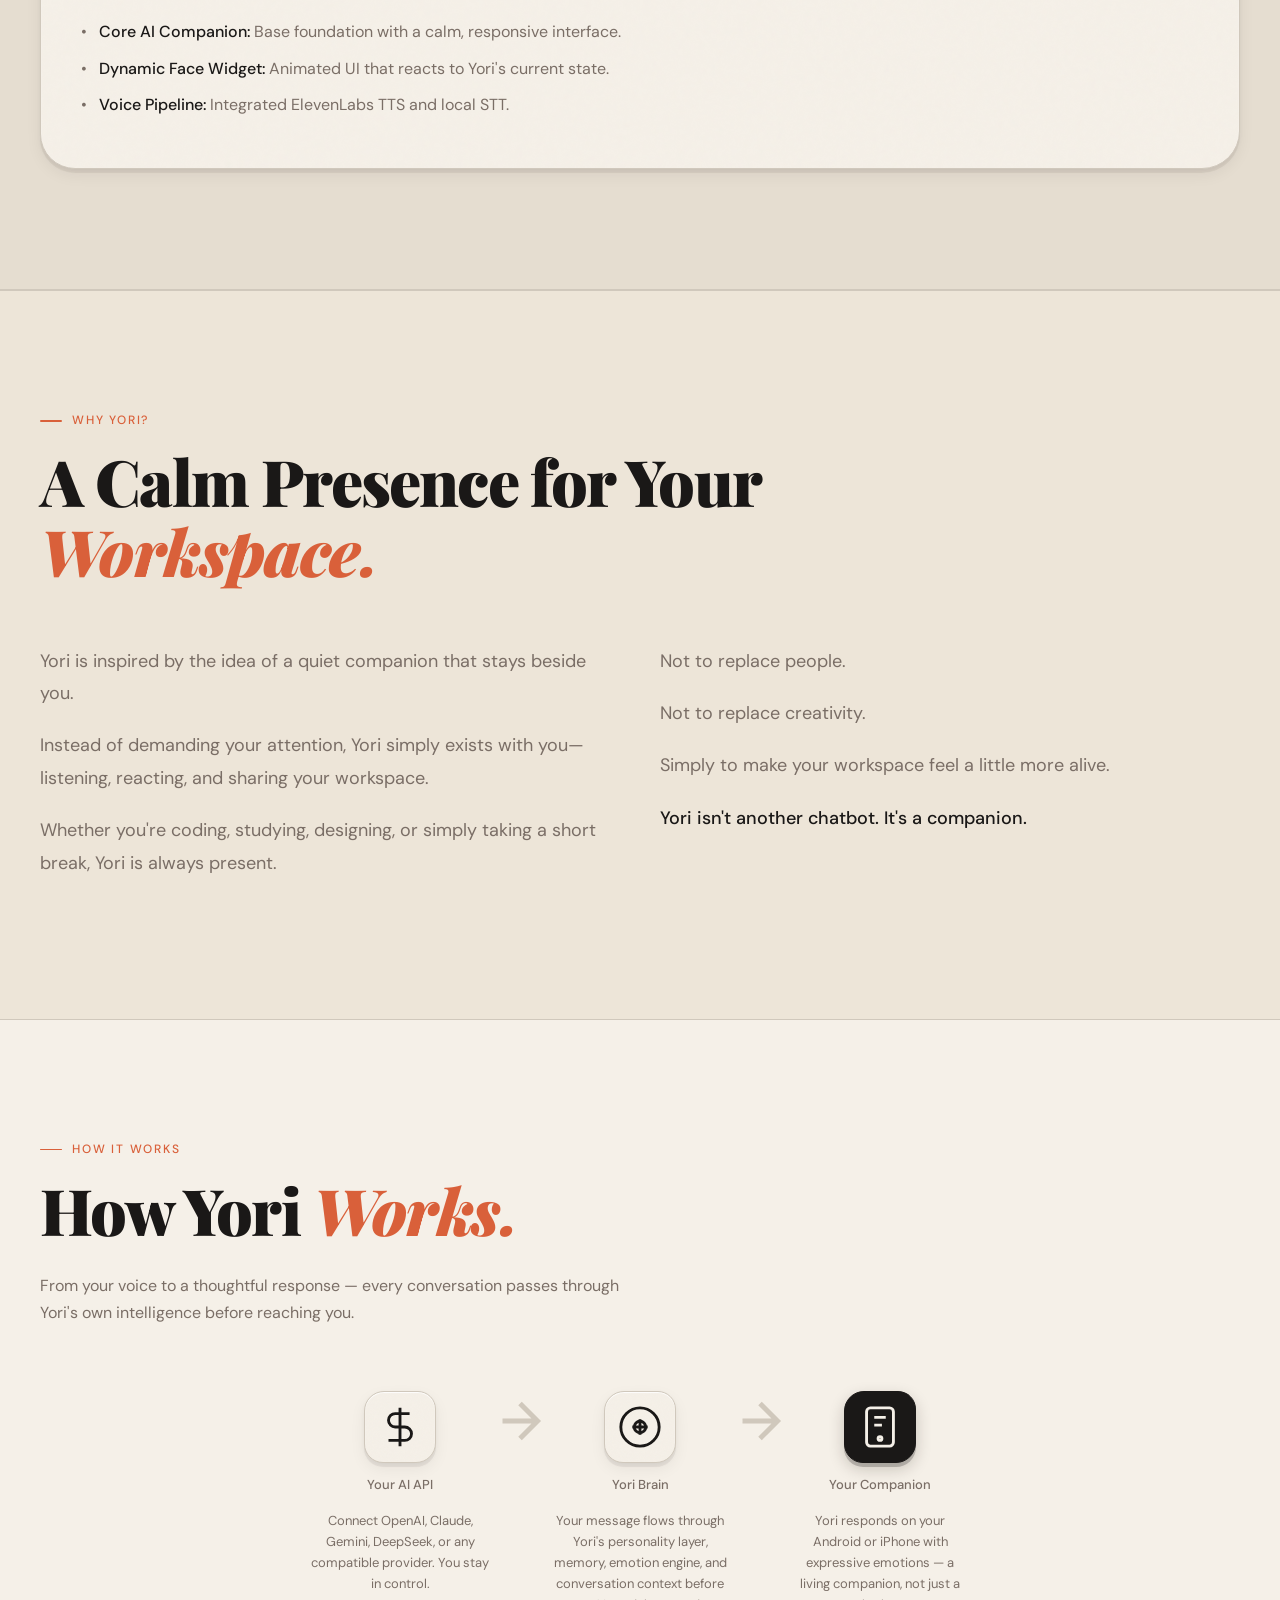
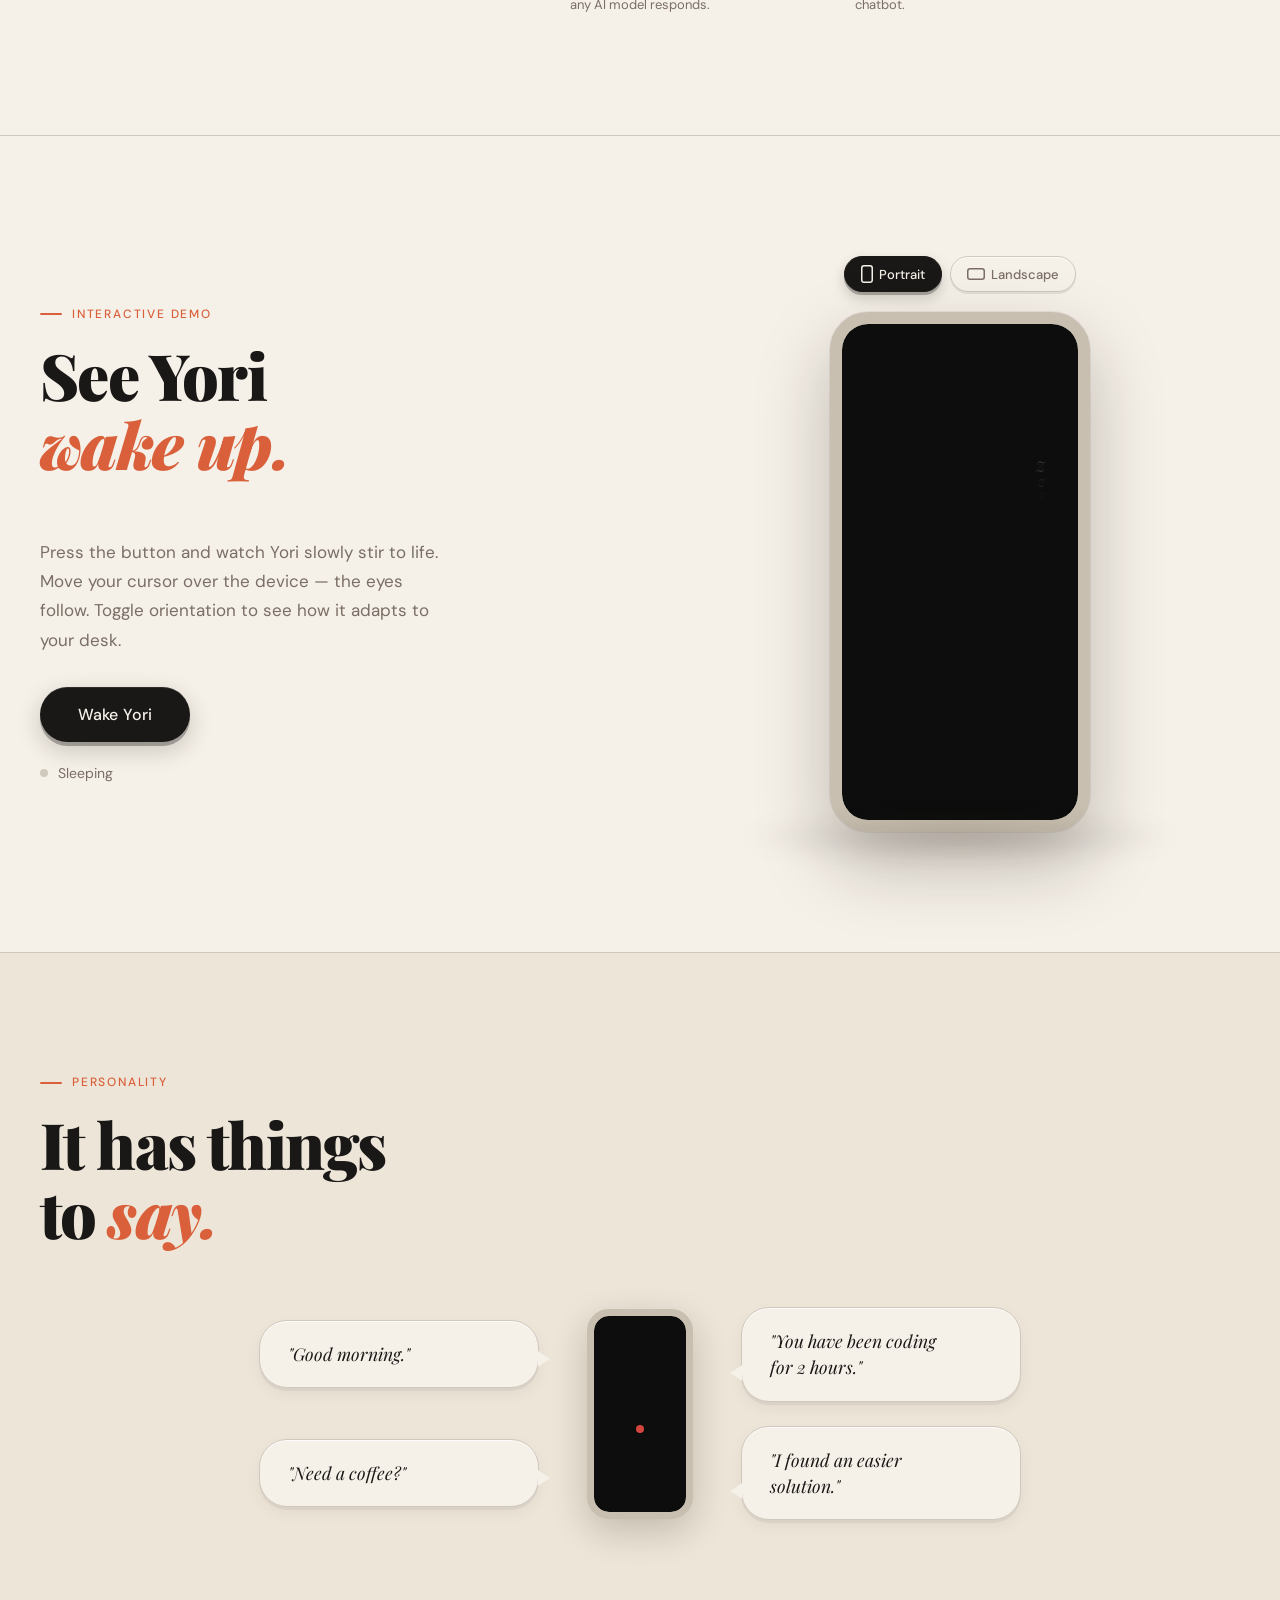
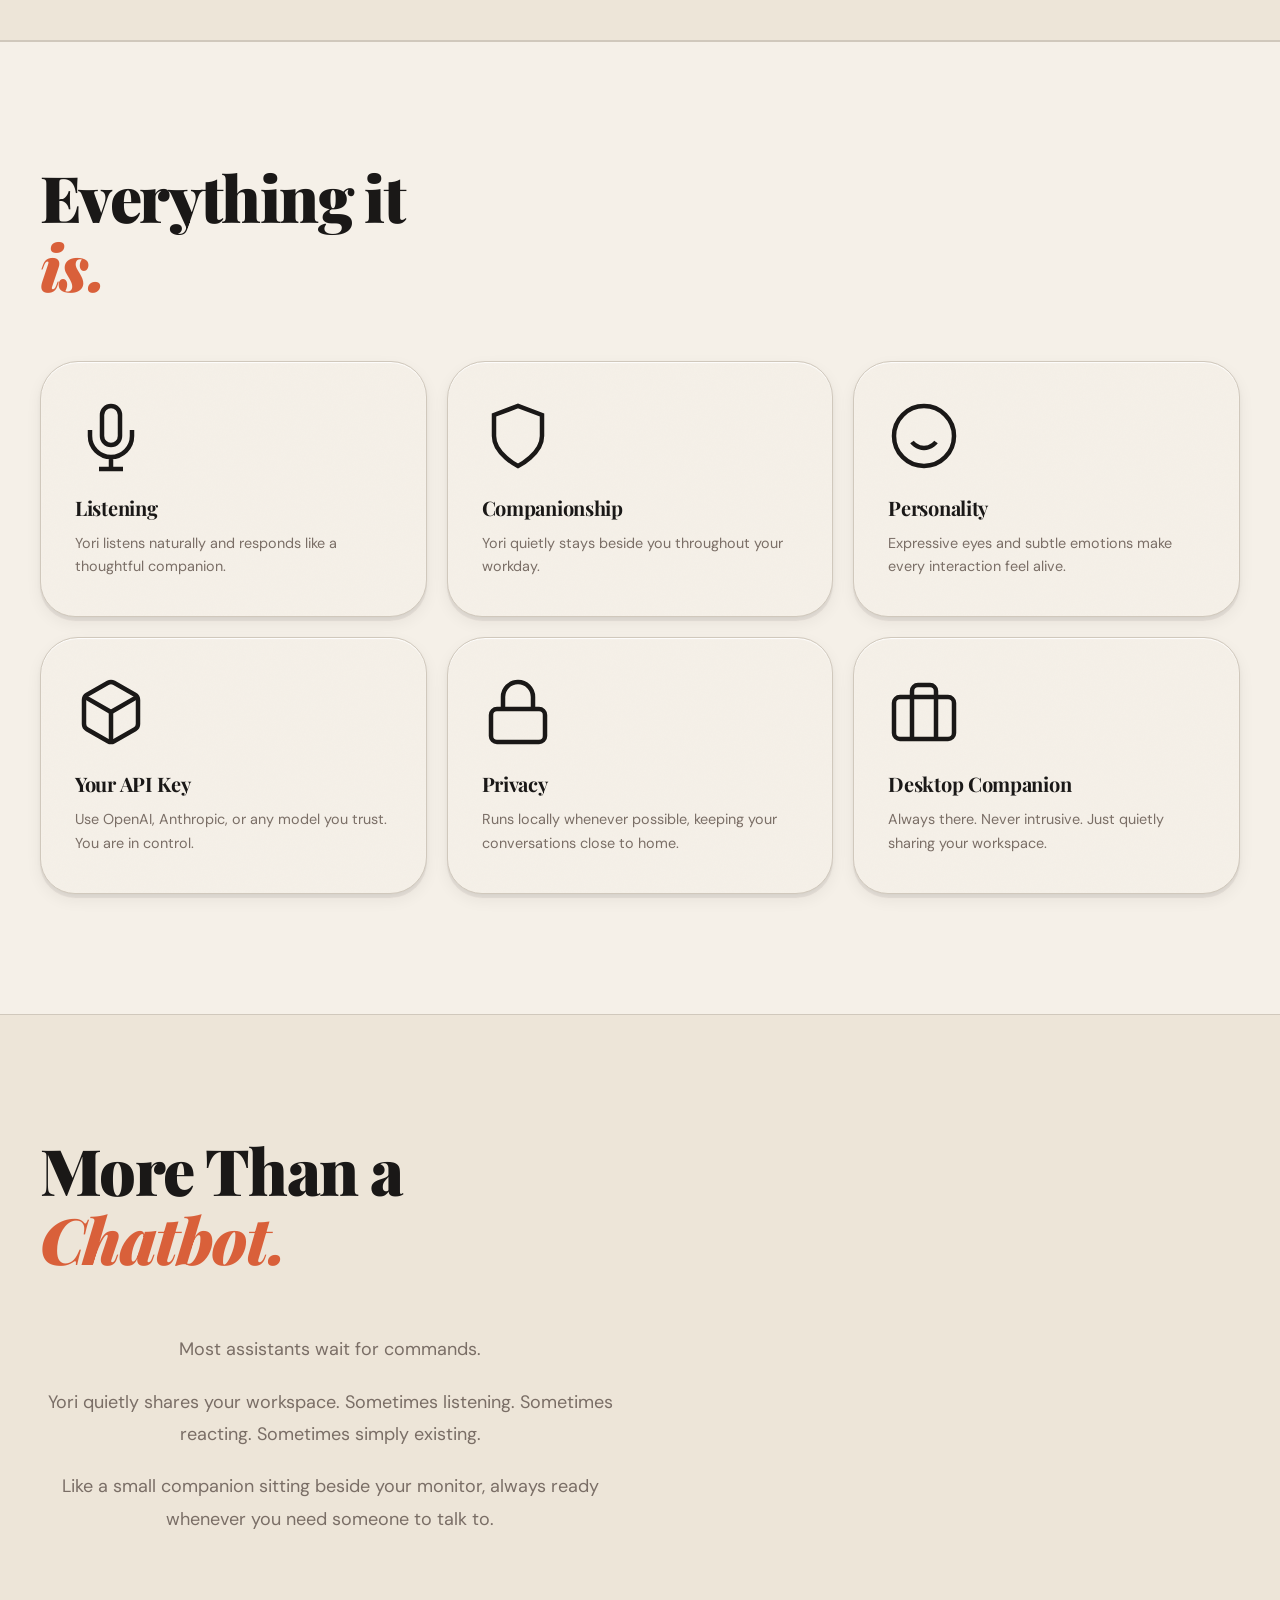
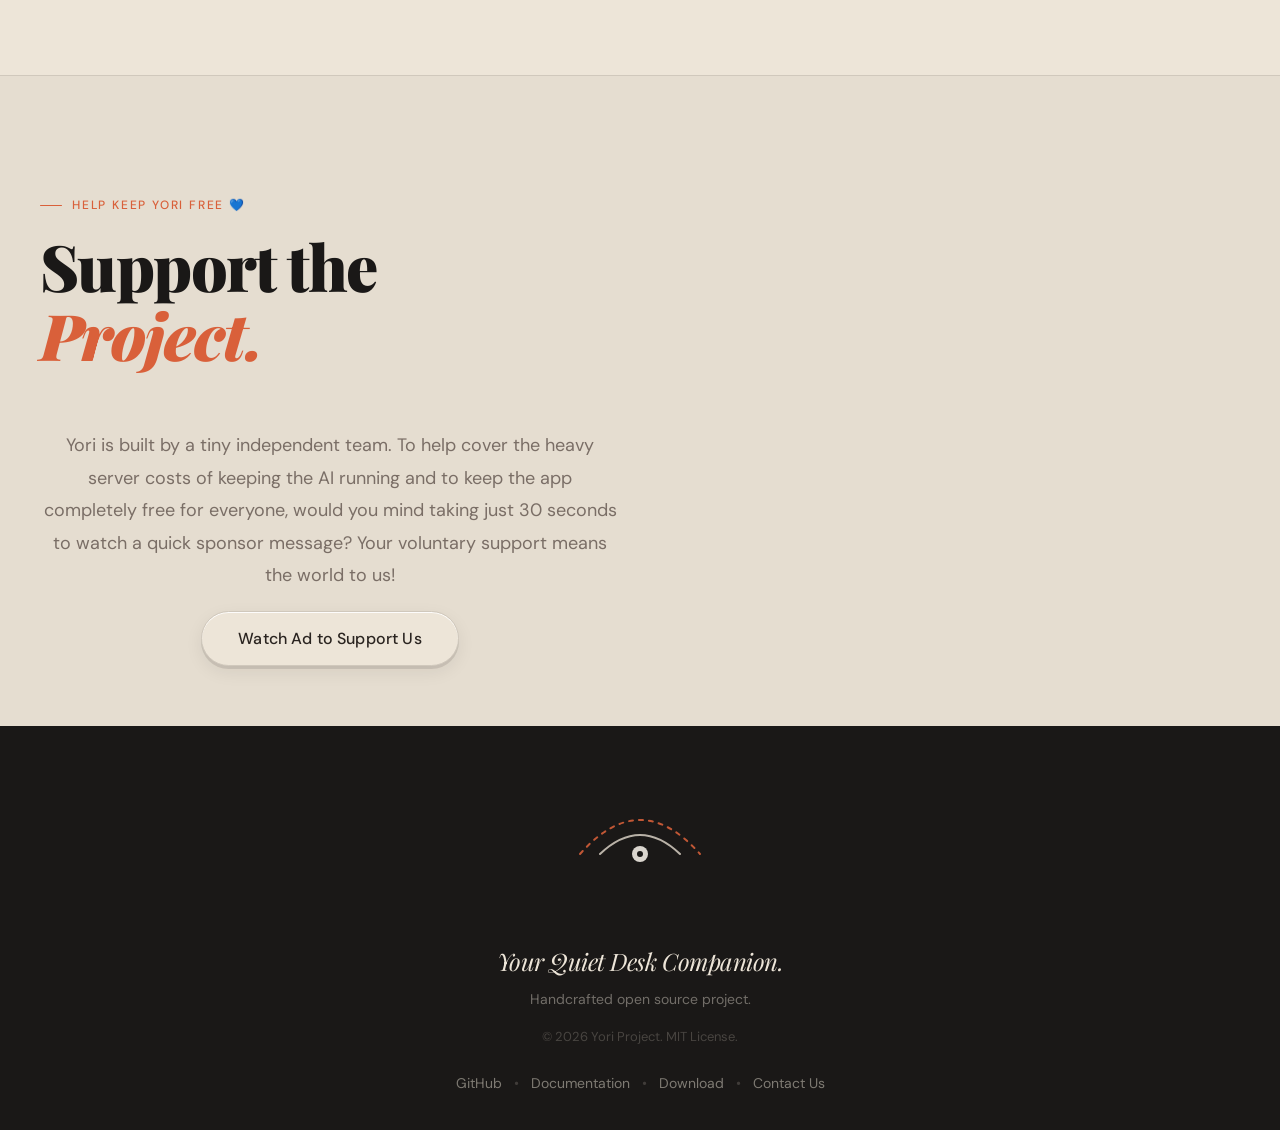
==== commit 6afb1878: "Fix JS cursor bug and add Contact Us to footer" ====
--- a/index.html
+++ b/index.html
@@ -540,6 +540,8 @@
         <a href="#" class="footer-link">Documentation</a>
         <span class="footer-sep">•</span>
         <a href="#" class="footer-link">Download</a>
+        <span class="footer-sep">•</span>
+        <a href="mailto:yoriapp.team@gmail.com" class="footer-link">Contact Us</a>
       </div>
     </div>
   </footer>
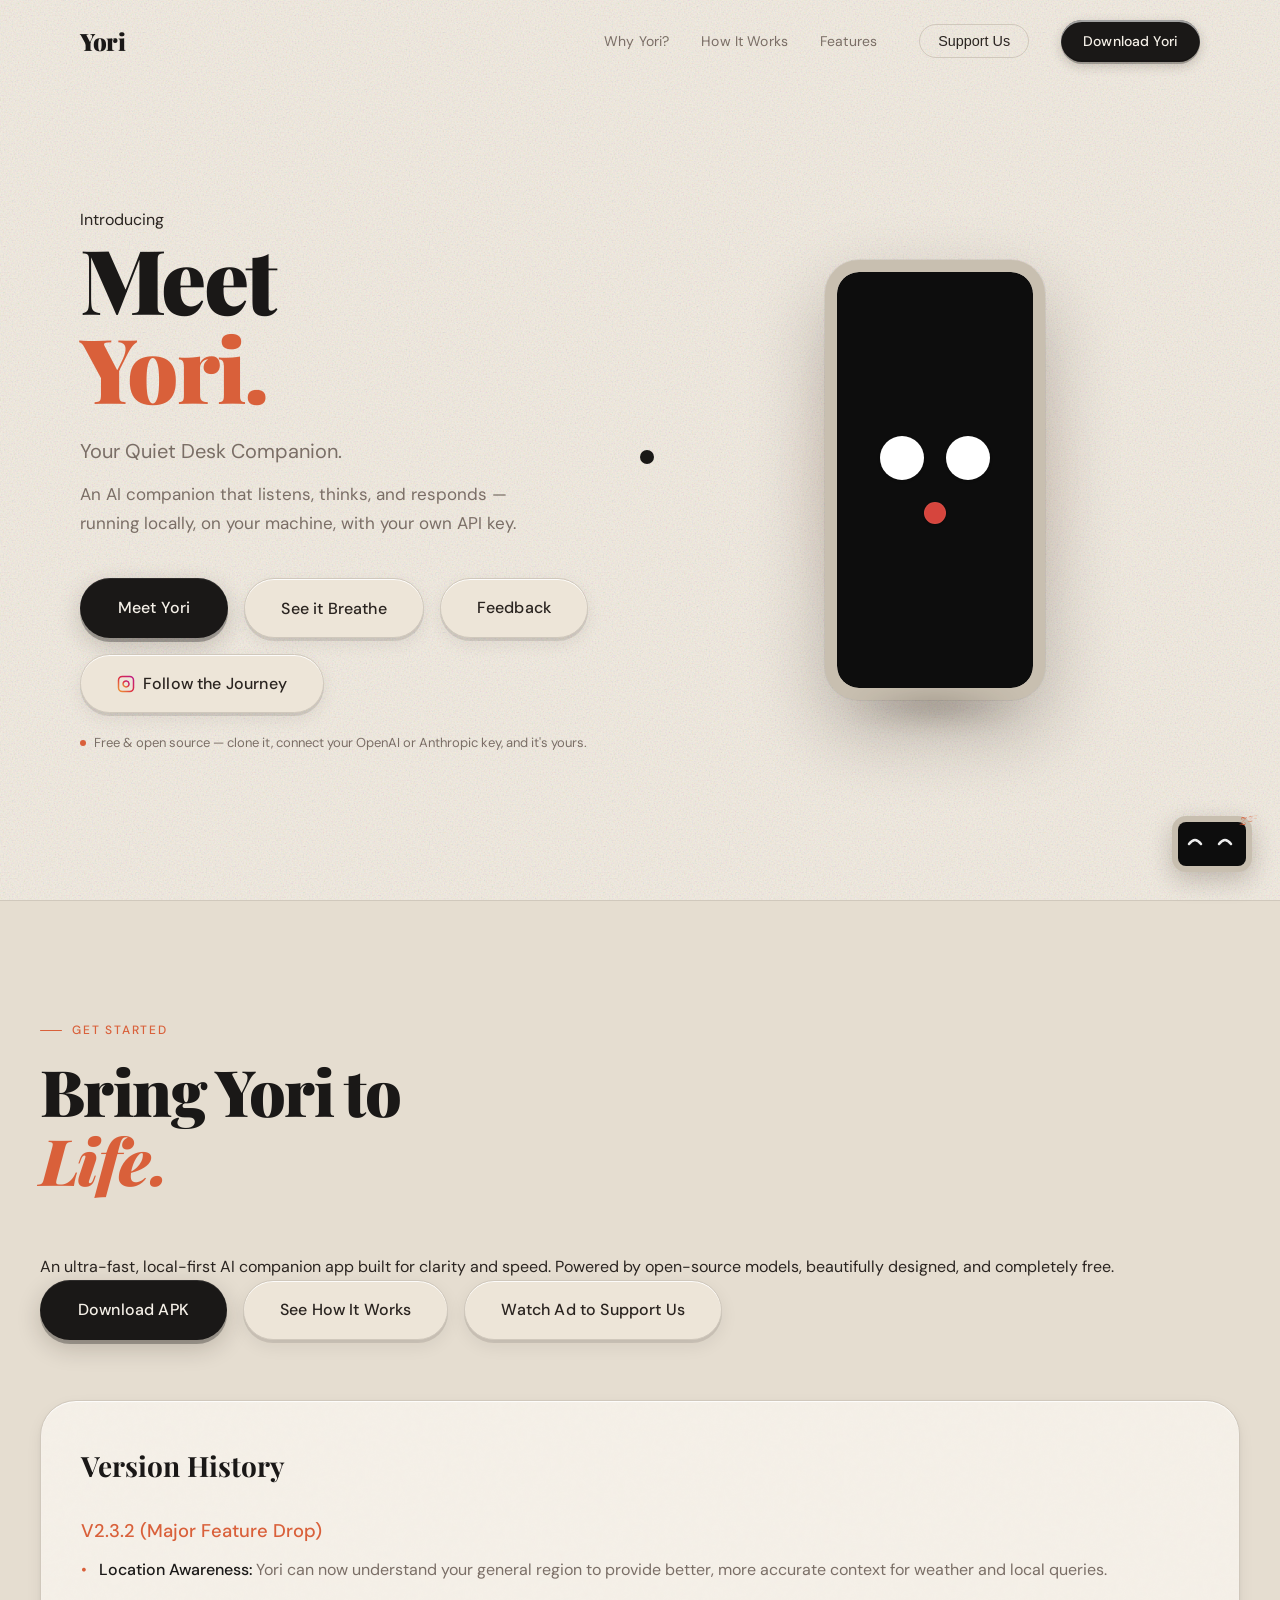
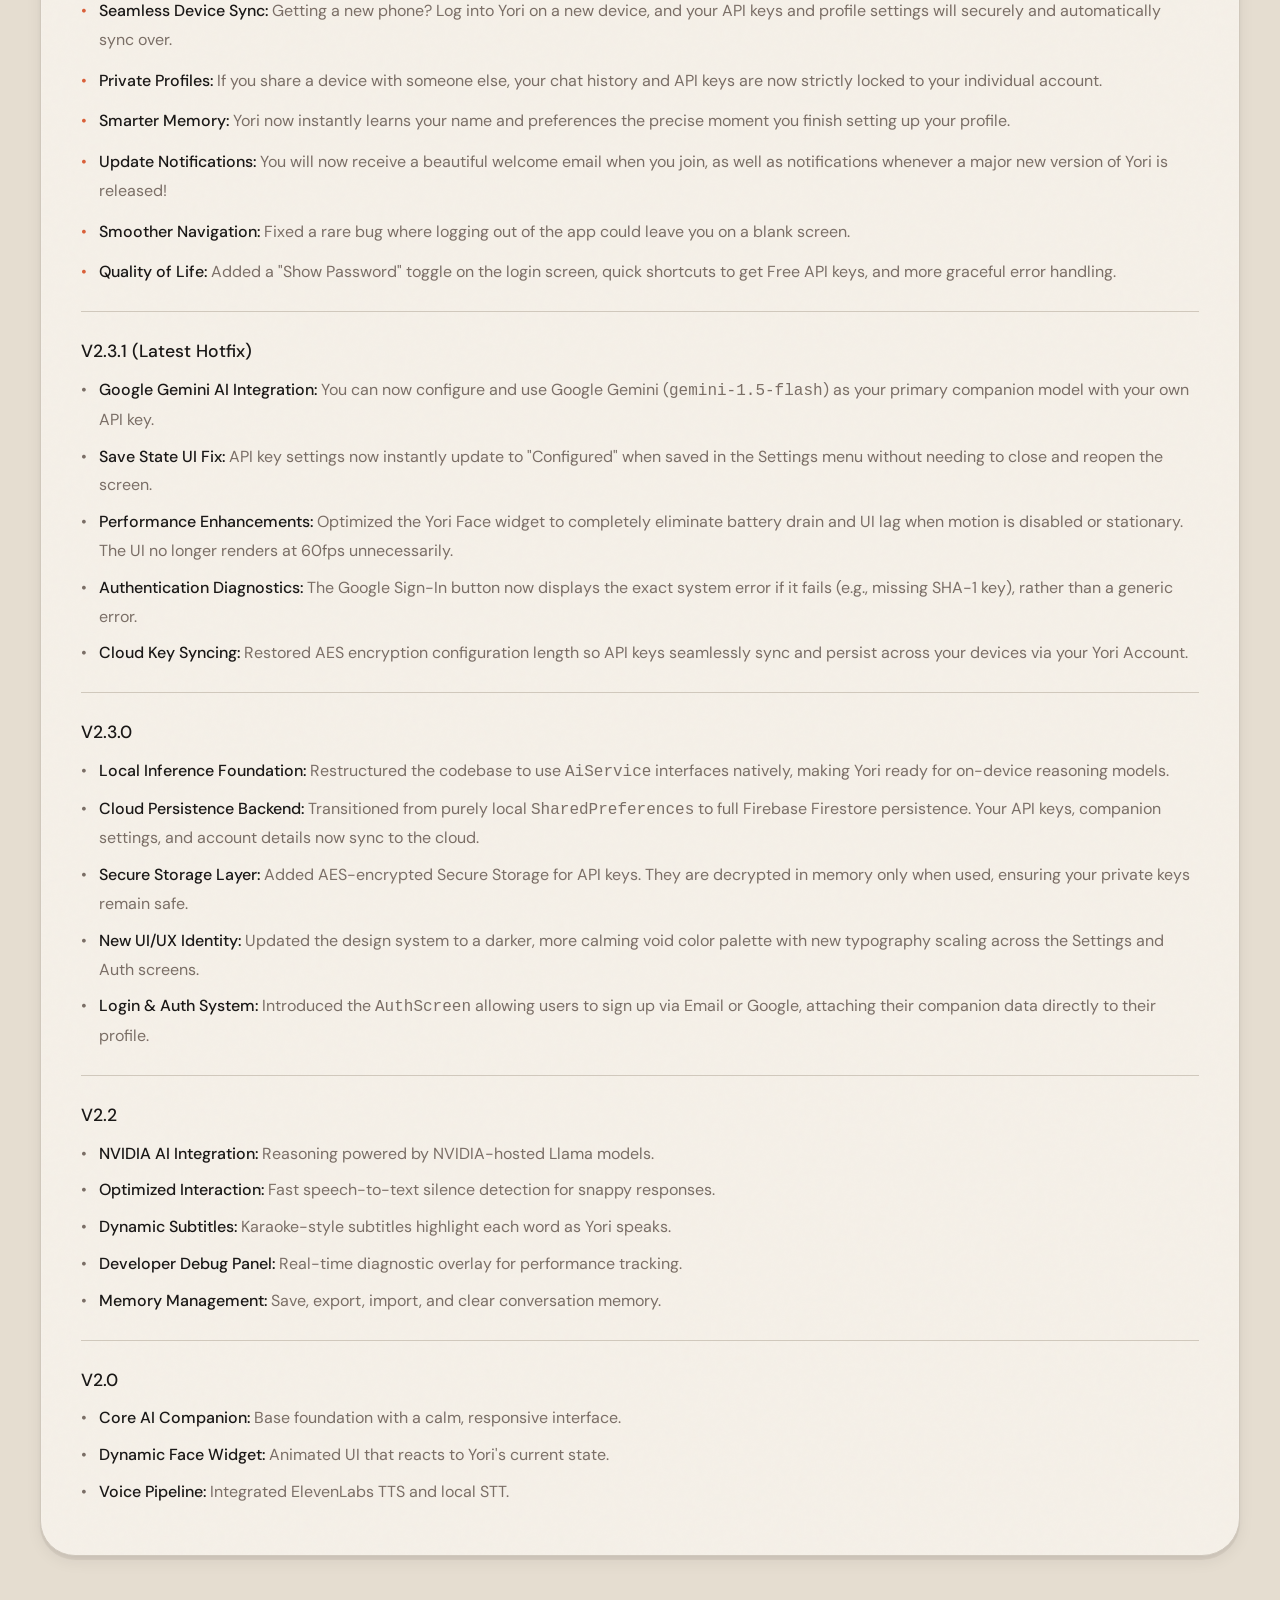
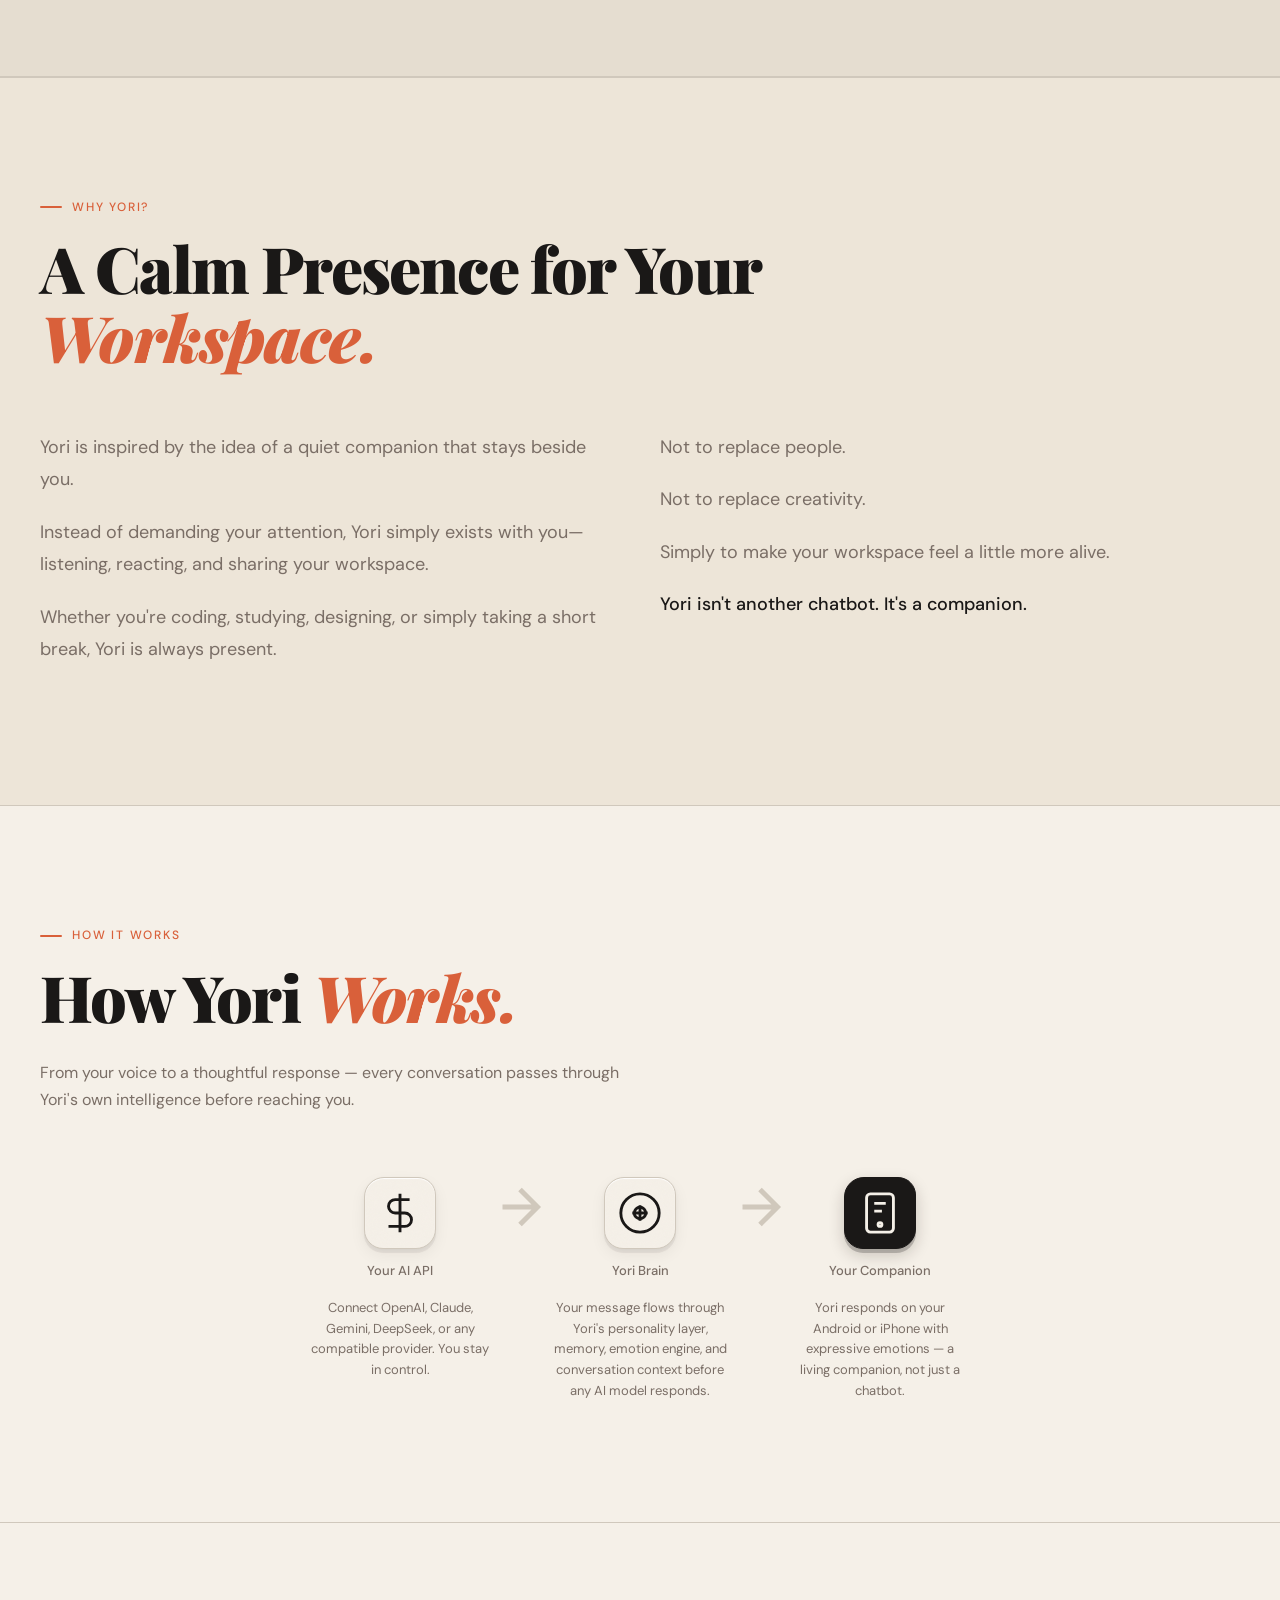
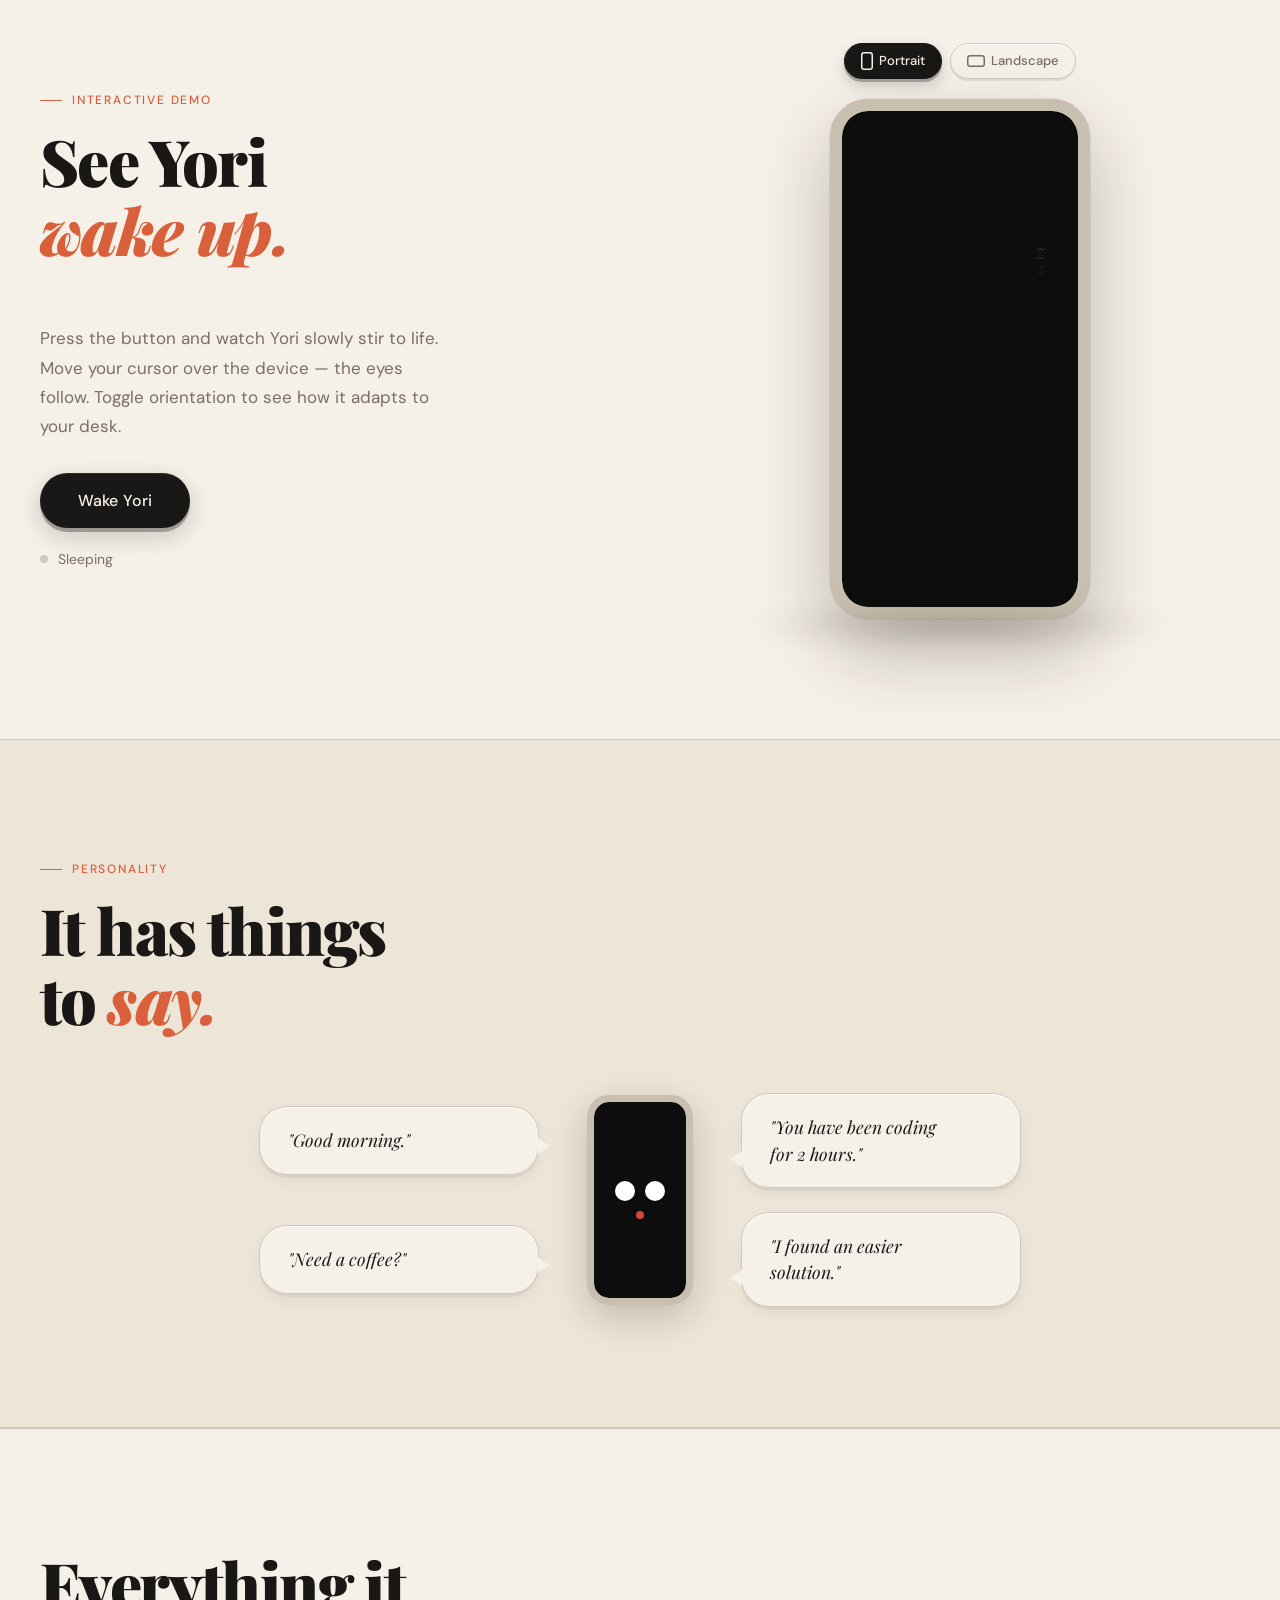
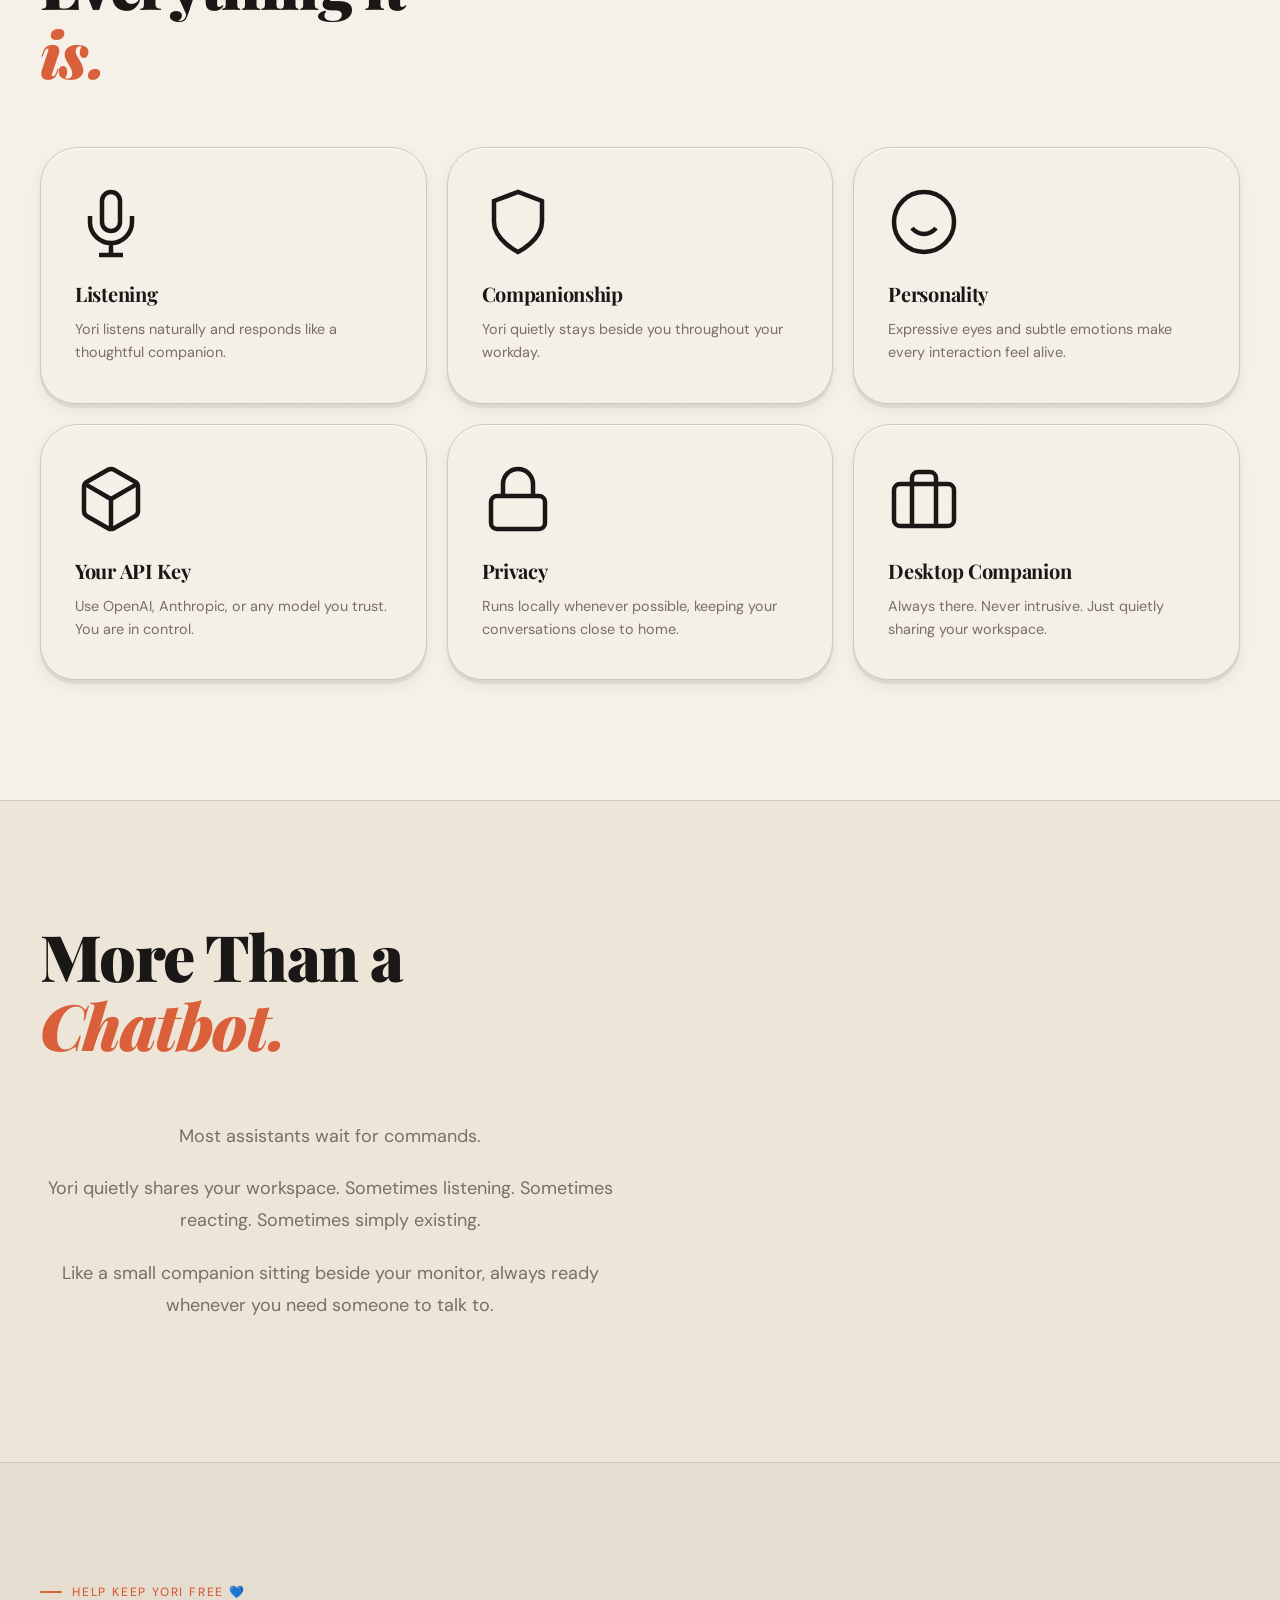
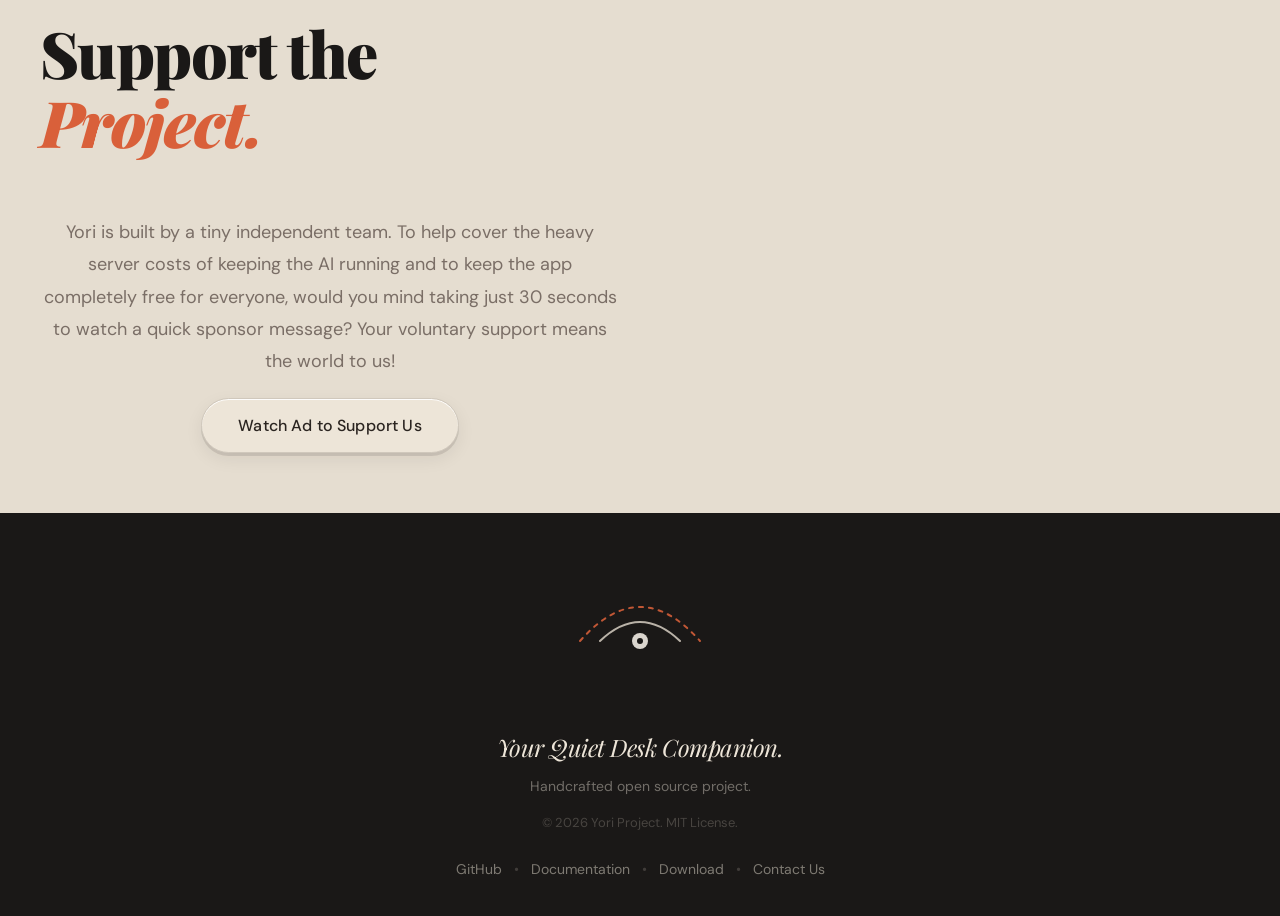
==== commit c7dc4d02: "Reword V2.3.2 release notes to be more user-friendly and less technical" ====
--- a/index.html
+++ b/index.html
@@ -145,28 +145,25 @@
             <strong style="color: var(--accent); font-size: 1.15rem; display: block; margin-bottom: 8px;">V2.3.2 (Major Feature Drop)</strong>
             <ul style="list-style: none; padding: 0; font-size: 1rem;">
               <li style="margin-bottom: 12px; display: flex; gap: 12px;">
-                <span style="color: var(--accent);">•</span> <div><strong>Dynamic GPS Location Tracking:</strong> Completely replaced native location code with a pure Dart implementation, fixing severe Android build failures. Grabs precise GPS coordinates, converts to human-readable strings, and saves to Firestore.</div>
-              </li>
-              <li style="margin-bottom: 12px; display: flex; gap: 12px;">
-                <span style="color: var(--accent);">•</span> <div><strong>Real-Time Welcome Emails:</strong> New users receive a beautiful HTML welcome email with a feedback link exactly when they finish setup. Uses secure native dispatch without external servers.</div>
-              </li>
-              <li style="margin-bottom: 12px; display: flex; gap: 12px;">
-                <span style="color: var(--accent);">•</span> <div><strong>True Multi-Account Data Segregation:</strong> Local chat history and Secure API keys are now strictly tied to the current user's UID, preventing data bleed if multiple accounts use the same device.</div>
-              </li>
-              <li style="margin-bottom: 12px; display: flex; gap: 12px;">
-                <span style="color: var(--accent);">•</span> <div><strong>API Key Cloud Sync & Restoration:</strong> When you log into a new device, the app instantly reaches into Firestore, downloads your encrypted keys, decrypts them natively, and restores them to local Secure Storage.</div>
-              </li>
-              <li style="margin-bottom: 12px; display: flex; gap: 12px;">
-                <span style="color: var(--accent);">•</span> <div><strong>Instant AI Fact Registration:</strong> The exact second a user finishes setting up their profile, their name is forcefully injected as a core identity Fact in Yori's local memory.</div>
-              </li>
-              <li style="margin-bottom: 12px; display: flex; gap: 12px;">
-                <span style="color: var(--accent);">•</span> <div><strong>Admin Broadcast Release Emails:</strong> Admins can now instantly blast beautiful HTML update notifications to all registered users from the app dashboard when a new APK drops.</div>
-              </li>
-              <li style="margin-bottom: 12px; display: flex; gap: 12px;">
-                <span style="color: var(--accent);">•</span> <div><strong>Routing Glitch Fix:</strong> The Logout button now completely resets the app's navigation stack back to the root AuthGate, preventing users from getting stuck on blank screens.</div>
-              </li>
-              <li style="margin-bottom: 12px; display: flex; gap: 12px;">
-                <span style="color: var(--accent);">•</span> <div><strong>Usability Fixes:</strong> Added a "Show Password" toggle on Auth screens, a "Get API Keys" shortcut on the home screen, fixed version alignment, and added graceful decryption failure UI for keys.</div>
+                <span style="color: var(--accent);">•</span> <div><strong>Location Awareness:</strong> Yori can now understand your general region to provide better, more accurate context for weather and local queries.</div>
+              </li>
+              <li style="margin-bottom: 12px; display: flex; gap: 12px;">
+                <span style="color: var(--accent);">•</span> <div><strong>Seamless Device Sync:</strong> Getting a new phone? Log into Yori on a new device, and your API keys and profile settings will securely and automatically sync over.</div>
+              </li>
+              <li style="margin-bottom: 12px; display: flex; gap: 12px;">
+                <span style="color: var(--accent);">•</span> <div><strong>Private Profiles:</strong> If you share a device with someone else, your chat history and API keys are now strictly locked to your individual account.</div>
+              </li>
+              <li style="margin-bottom: 12px; display: flex; gap: 12px;">
+                <span style="color: var(--accent);">•</span> <div><strong>Smarter Memory:</strong> Yori now instantly learns your name and preferences the precise moment you finish setting up your profile.</div>
+              </li>
+              <li style="margin-bottom: 12px; display: flex; gap: 12px;">
+                <span style="color: var(--accent);">•</span> <div><strong>Update Notifications:</strong> You will now receive a beautiful welcome email when you join, as well as notifications whenever a major new version of Yori is released!</div>
+              </li>
+              <li style="margin-bottom: 12px; display: flex; gap: 12px;">
+                <span style="color: var(--accent);">•</span> <div><strong>Smoother Navigation:</strong> Fixed a rare bug where logging out of the app could leave you on a blank screen.</div>
+              </li>
+              <li style="margin-bottom: 12px; display: flex; gap: 12px;">
+                <span style="color: var(--accent);">•</span> <div><strong>Quality of Life:</strong> Added a "Show Password" toggle on the login screen, quick shortcuts to get Free API keys, and more graceful error handling.</div>
               </li>
             </ul>
           </div>
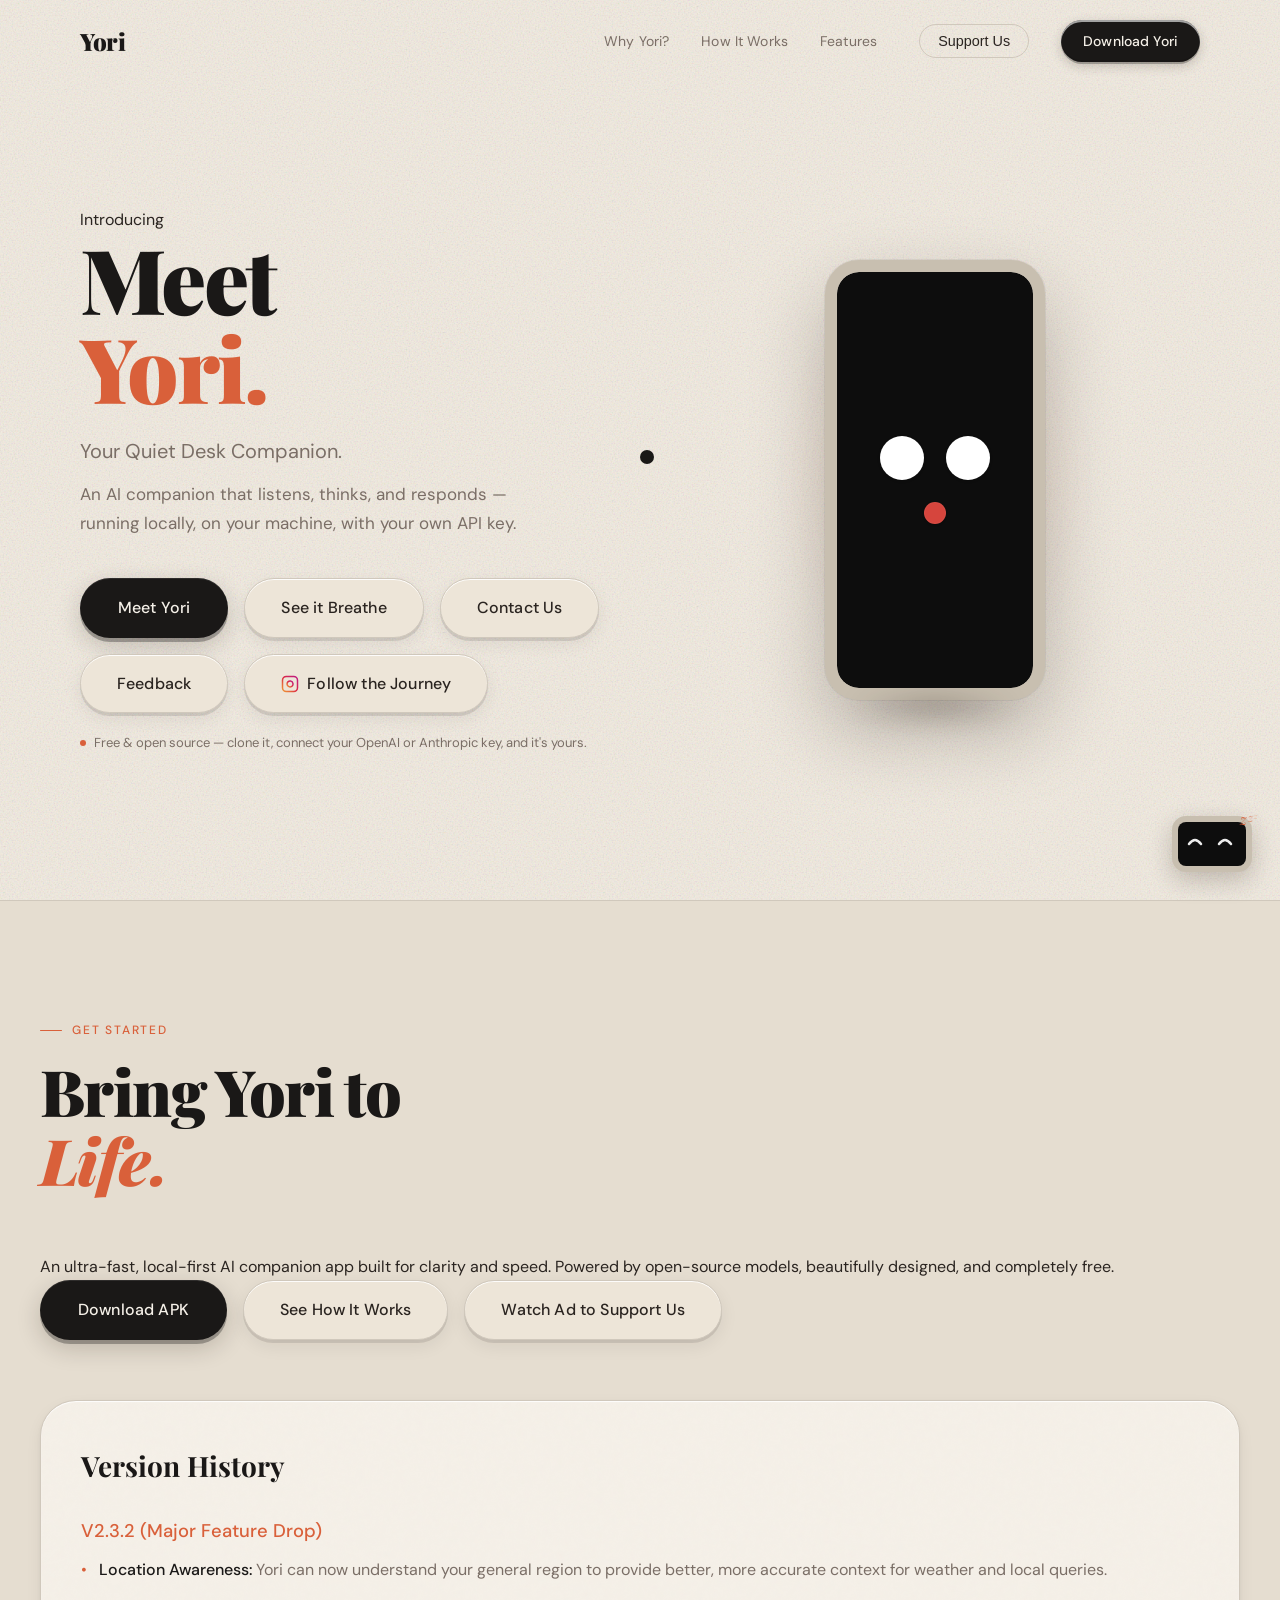
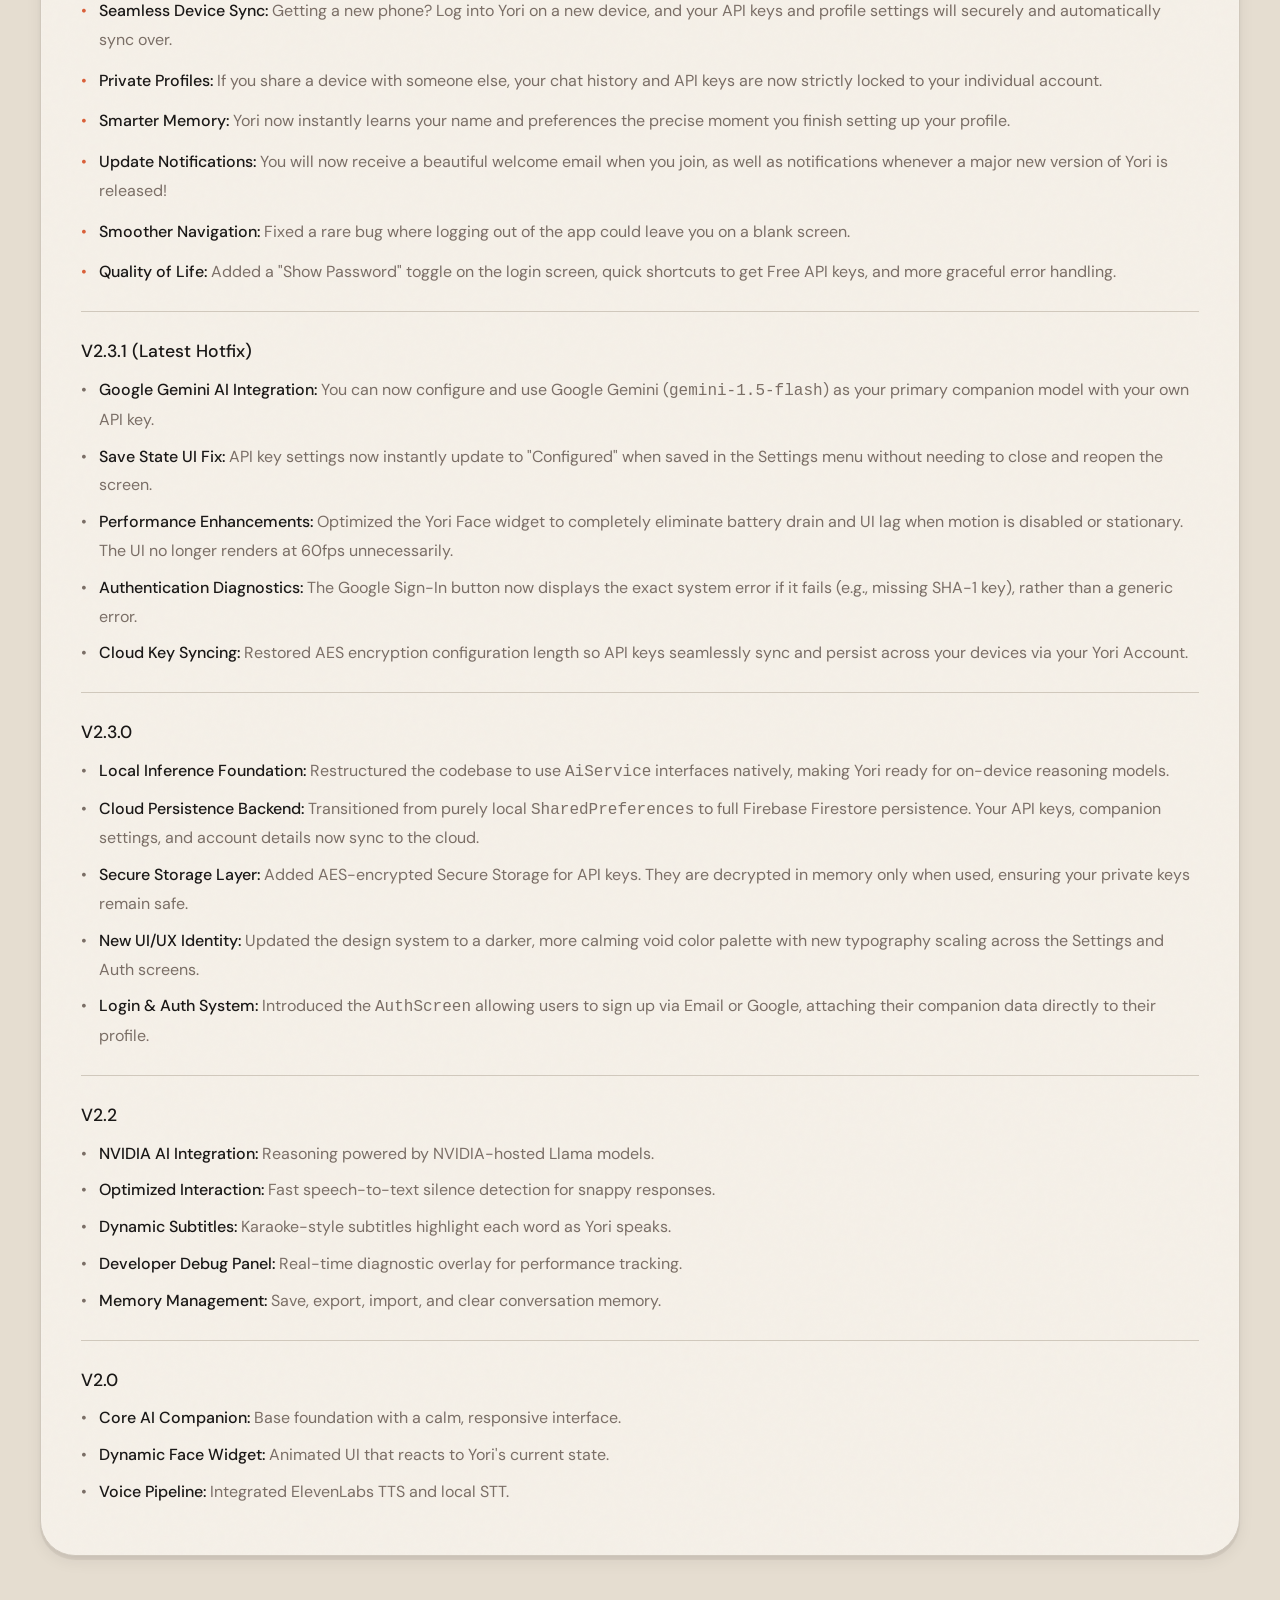
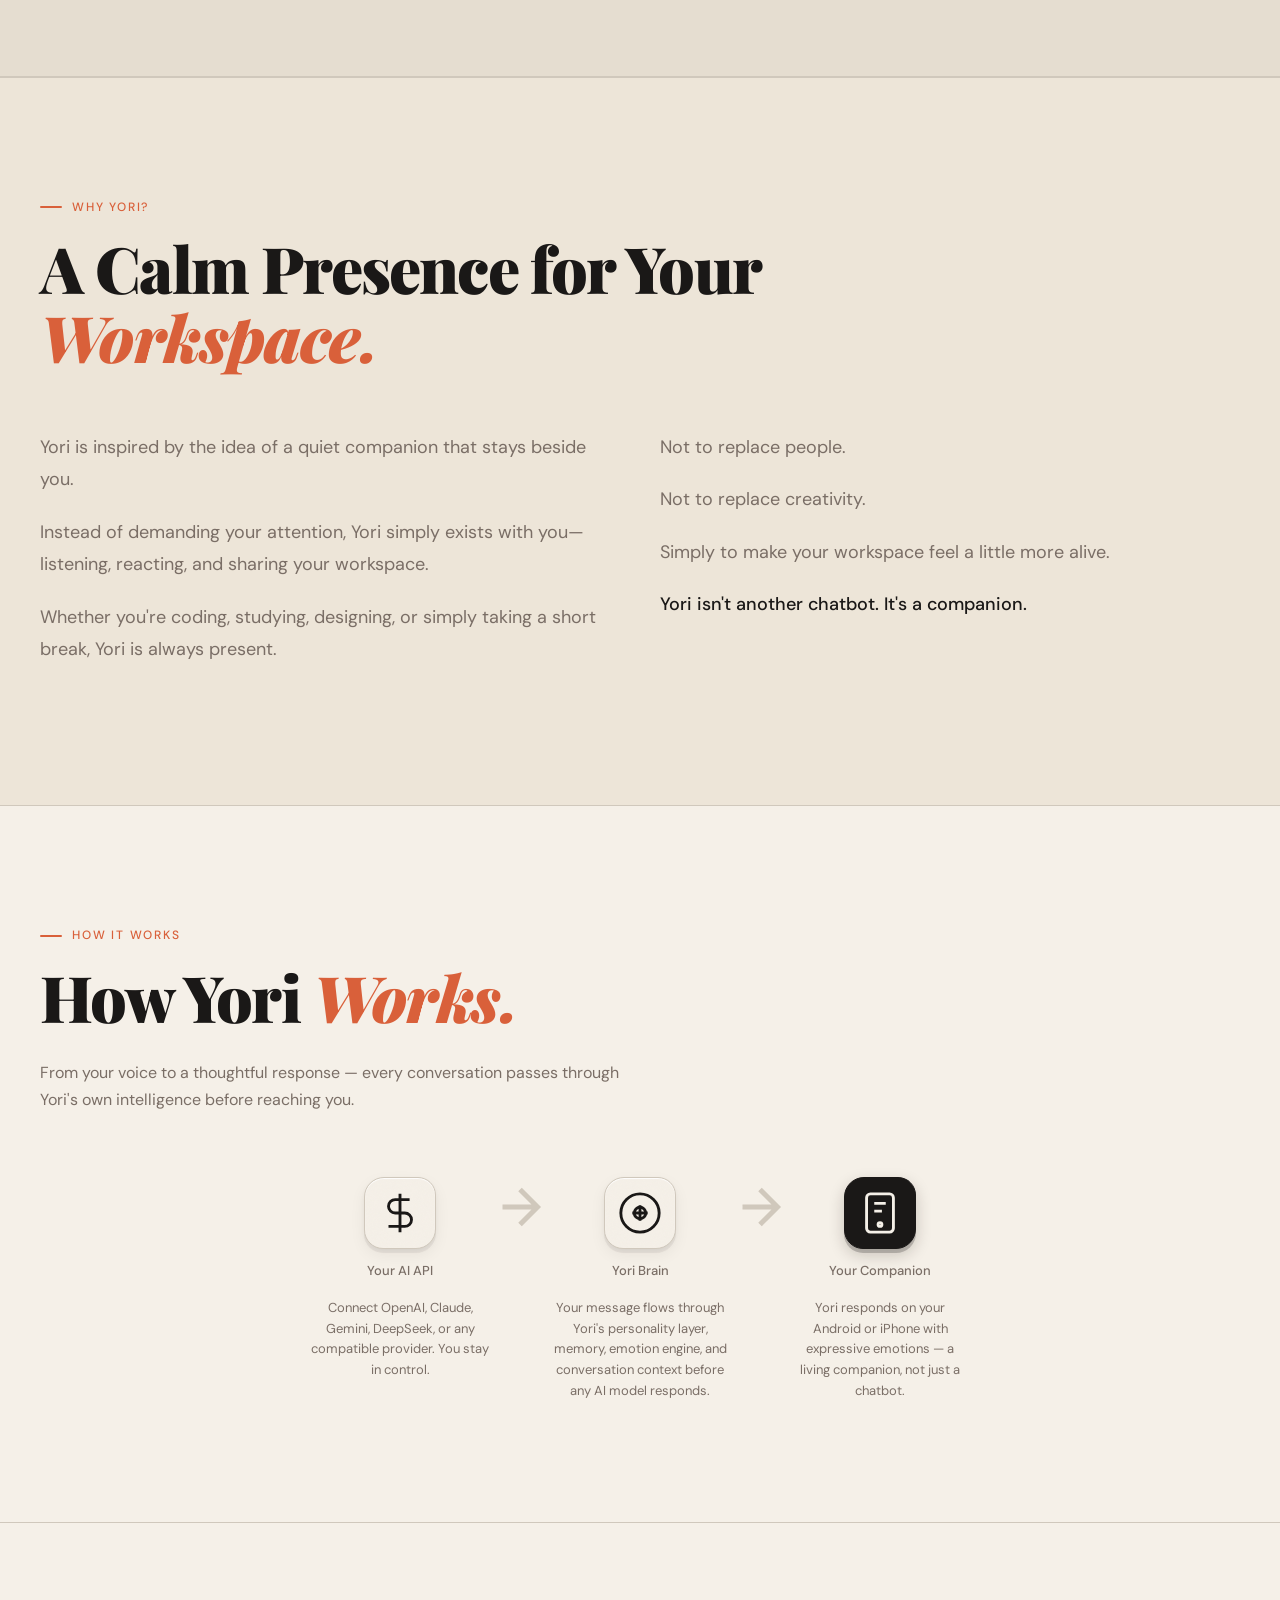
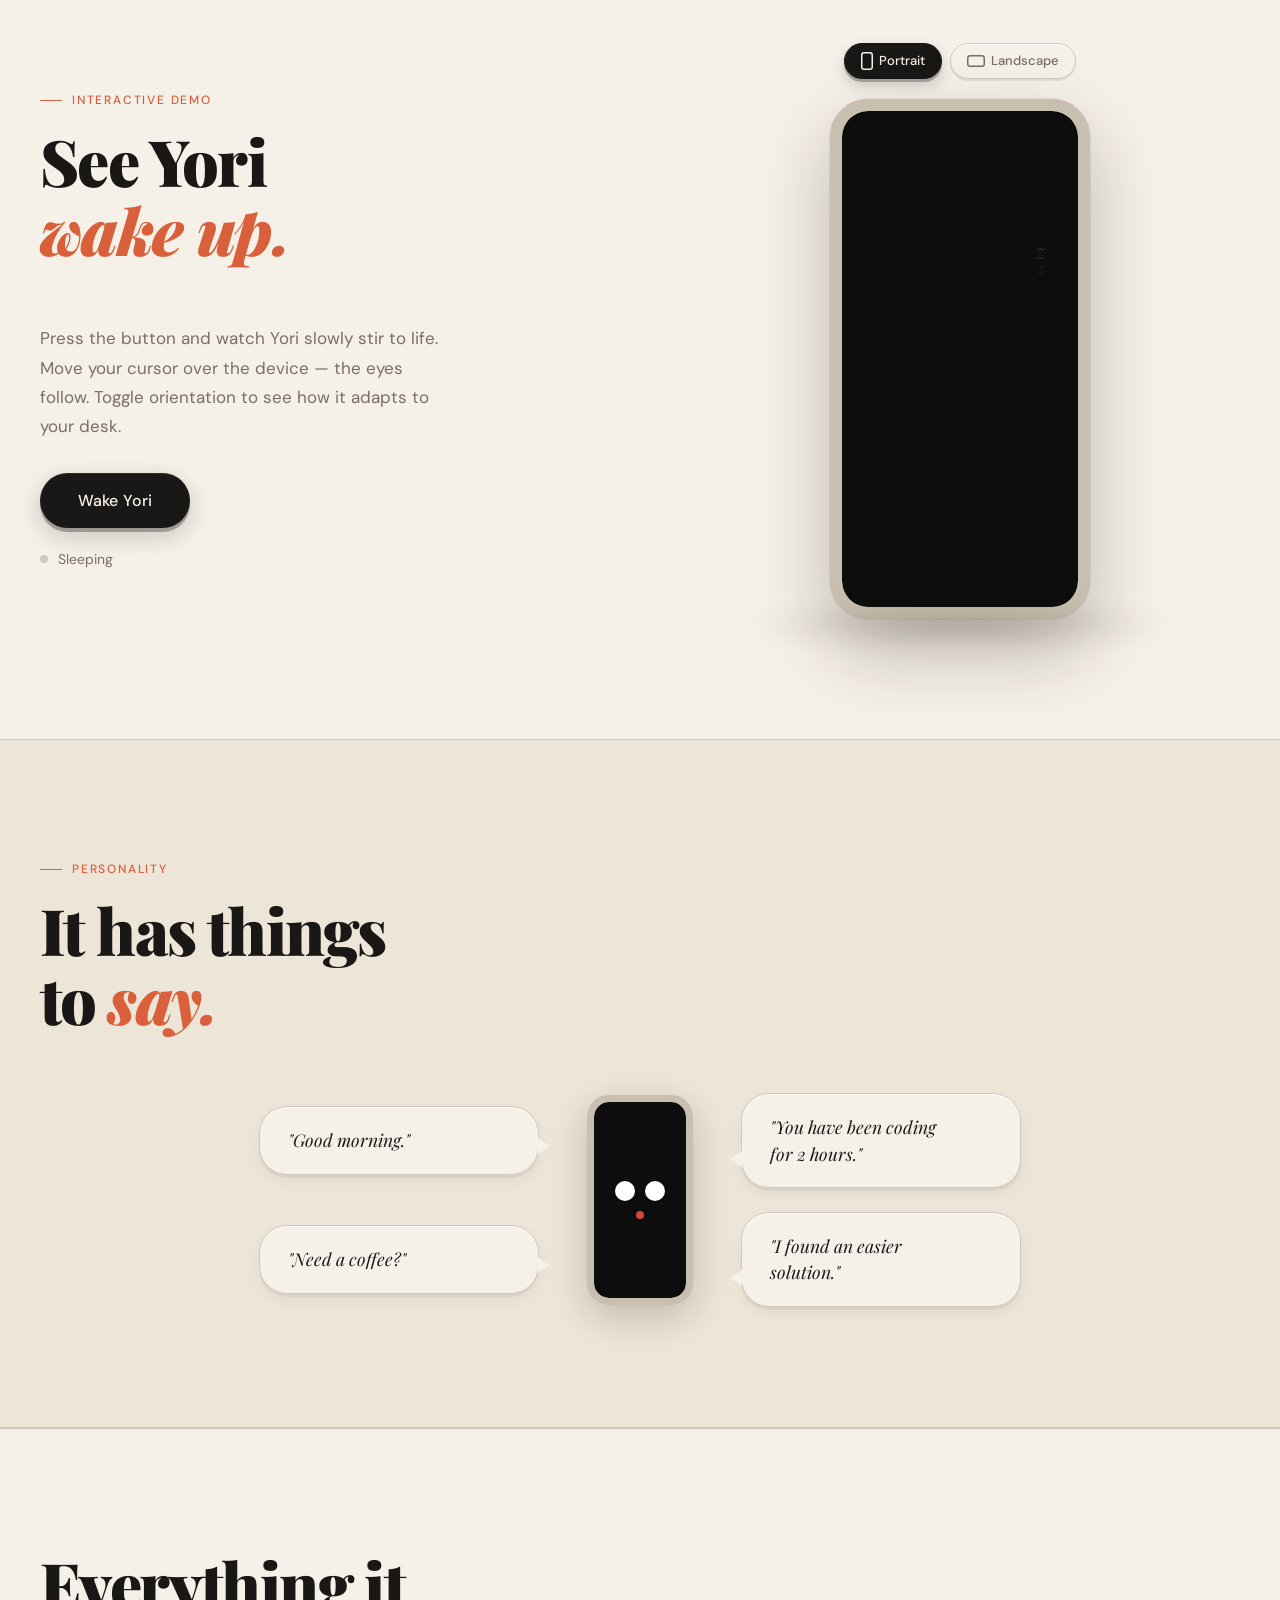
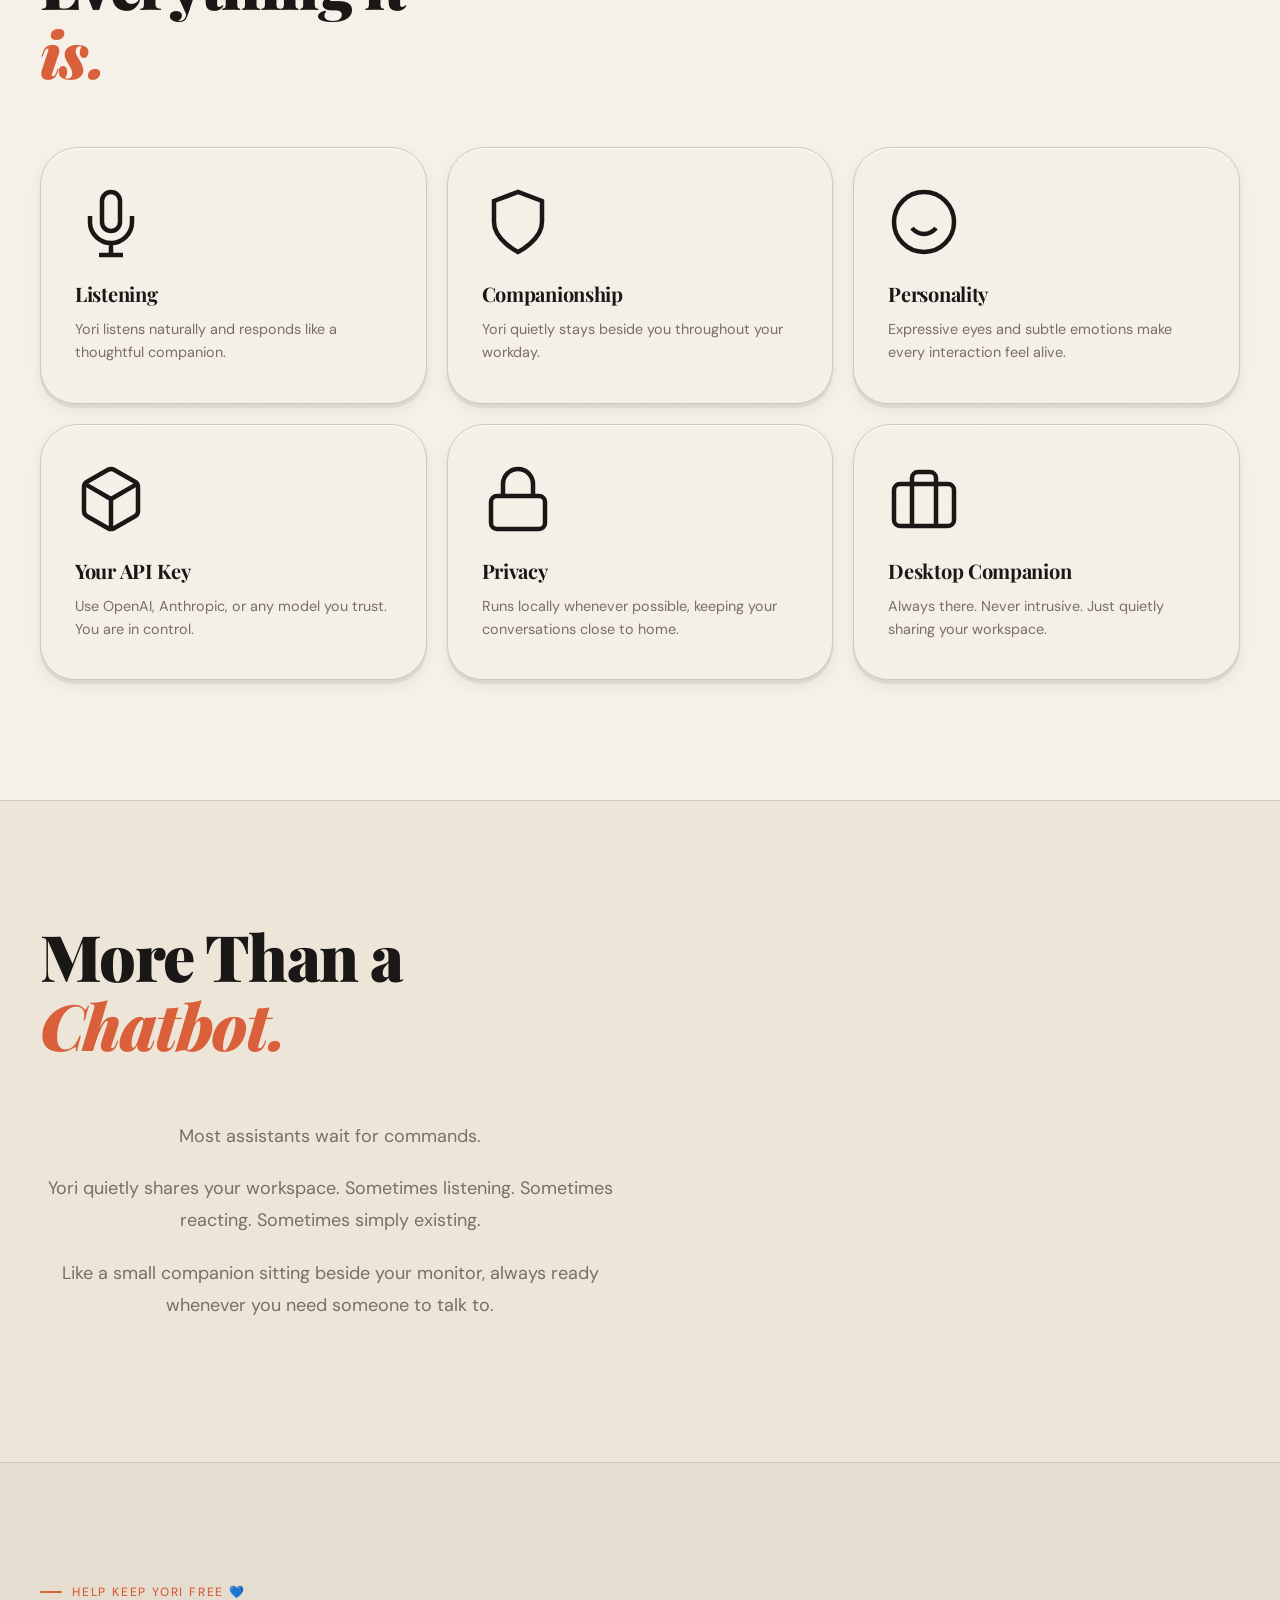
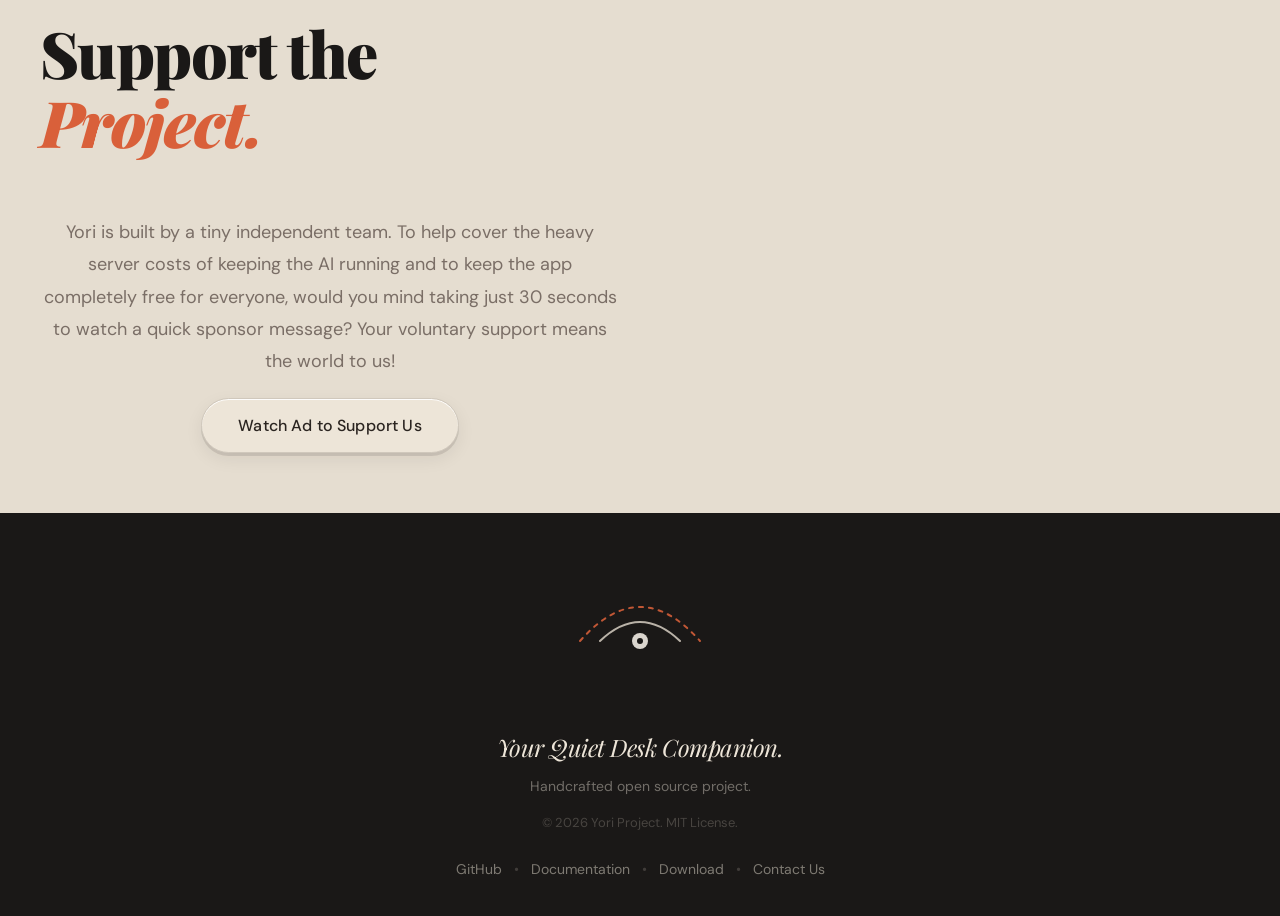
==== commit 1117ddb4: "Fix See it Breathe link and add Contact Us button to hero" ====
--- a/index.html
+++ b/index.html
@@ -73,9 +73,10 @@
       <h1 class="hero-title">Meet<br/><span class="accent">Yori.</span></h1>
       <p class="hero-sub">Your Quiet Desk Companion.</p>
       <p class="hero-desc">An AI companion that listens, thinks, and responds — running locally, on your machine, with your own API key.</p>
-      <div class="hero-btns">
+      <div class="hero-btns" style="display: flex; flex-wrap: wrap; gap: 16px;">
         <a href="https://github.com/sandilyakanishk/Reznik" class="btn-primary" id="get-btn" target="_blank" data-theme="dark">Meet Yori</a>
-        <button class="btn-secondary" id="breathe-btn" data-theme="dark">See it Breathe</button>
+        <a href="#demo" class="btn-secondary" id="breathe-btn" data-theme="dark">See it Breathe</a>
+        <a href="mailto:yoriapp.team@gmail.com" class="btn-secondary" data-theme="dark">Contact Us</a>
         <a href="https://tally.so/r/VLWJPE" class="btn-secondary" target="_blank" data-theme="dark">Feedback</a>
         <a href="https://www.instagram.com/meetyori?igsh=MXNleDVwYThzNXBsMQ==" class="btn-secondary" target="_blank" data-theme="dark" style="gap: 8px;">
           <svg viewBox="0 0 24 24" width="18" height="18" stroke="url(#insta-gradient)" stroke-width="2" fill="none" stroke-linecap="round" stroke-linejoin="round">
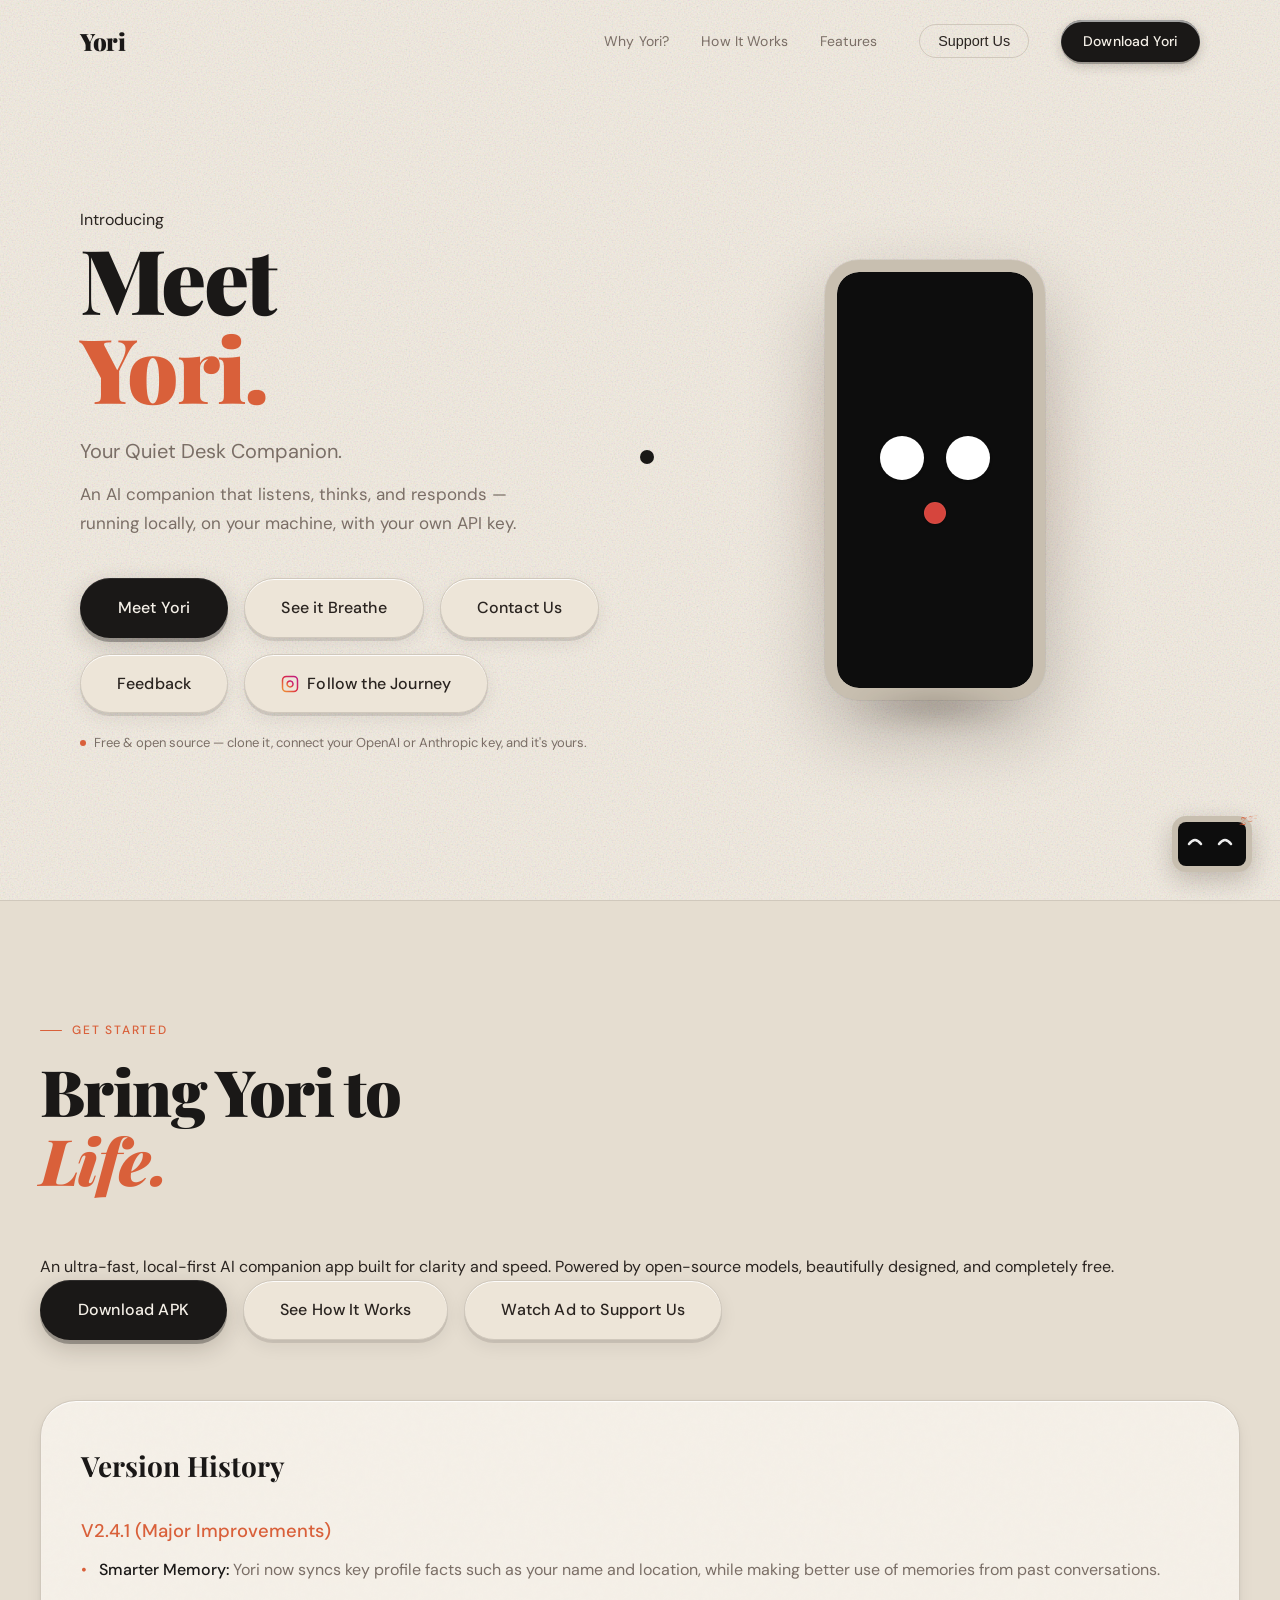
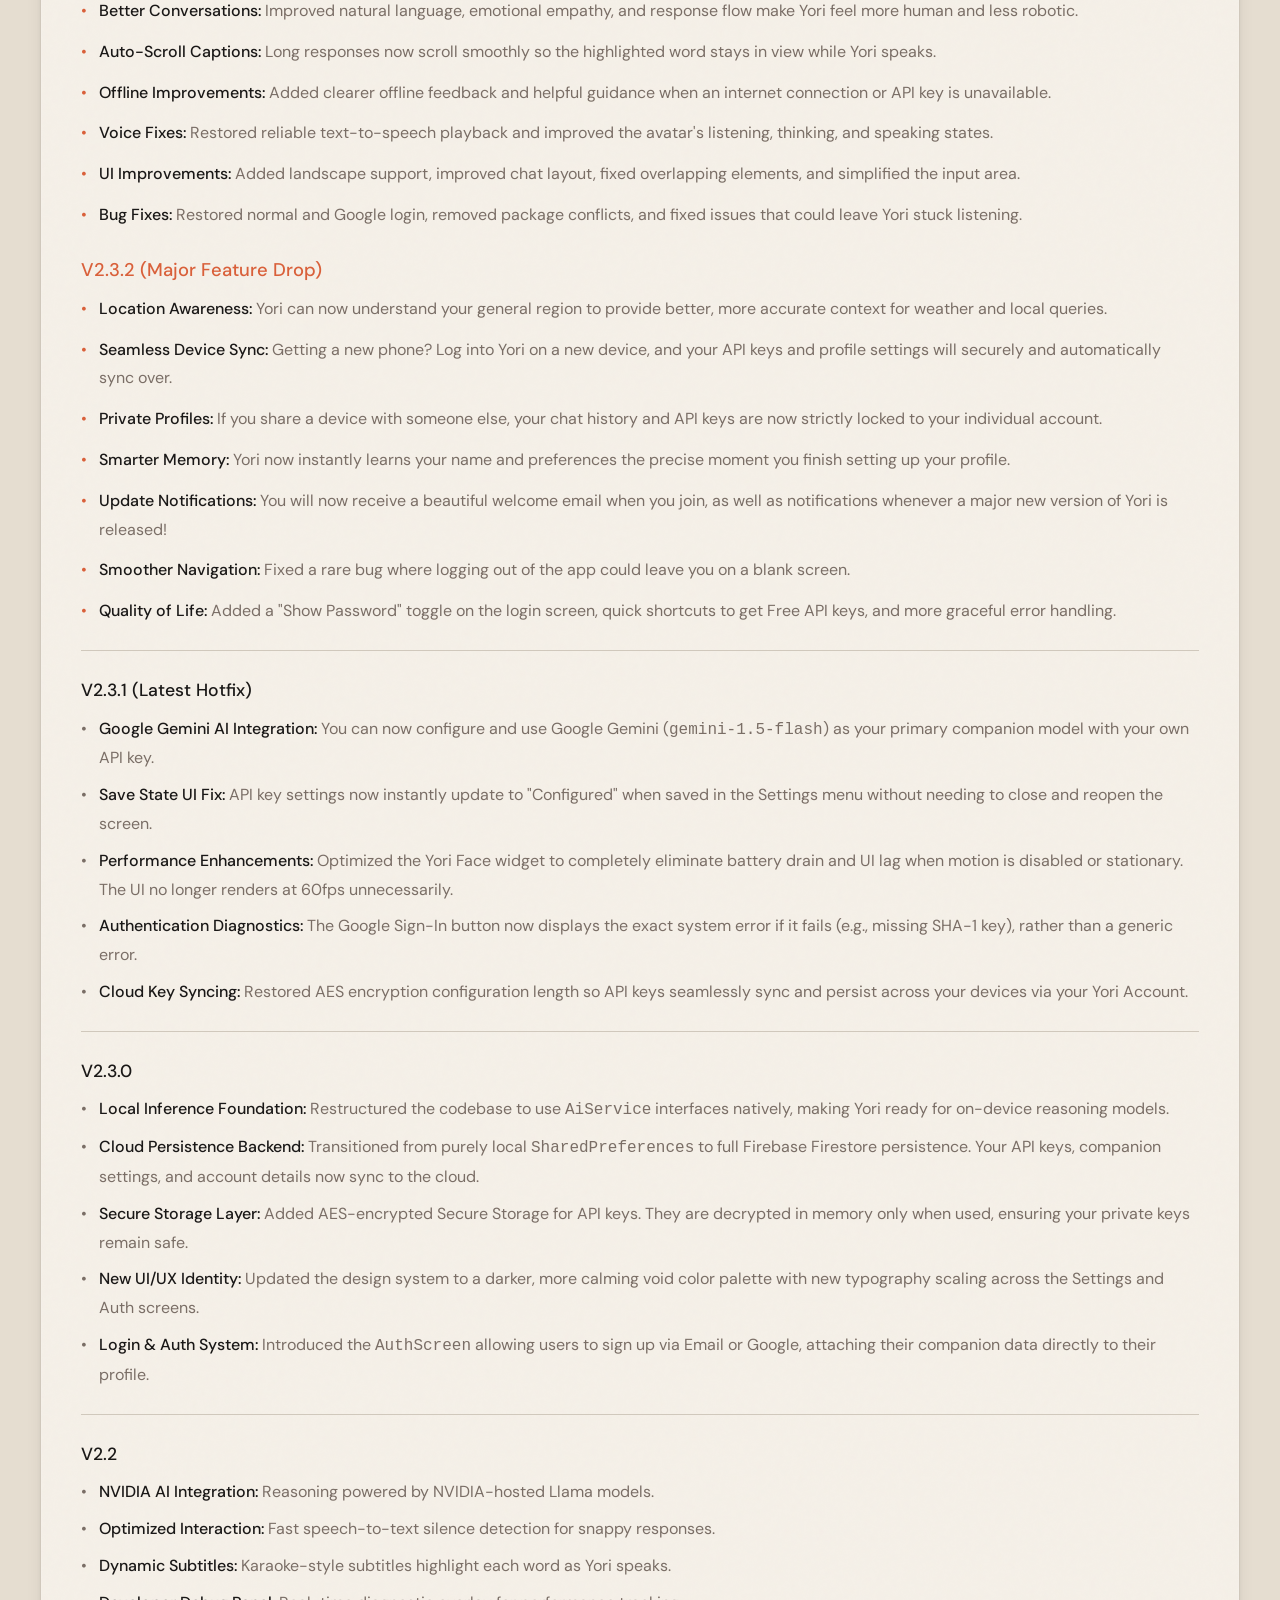
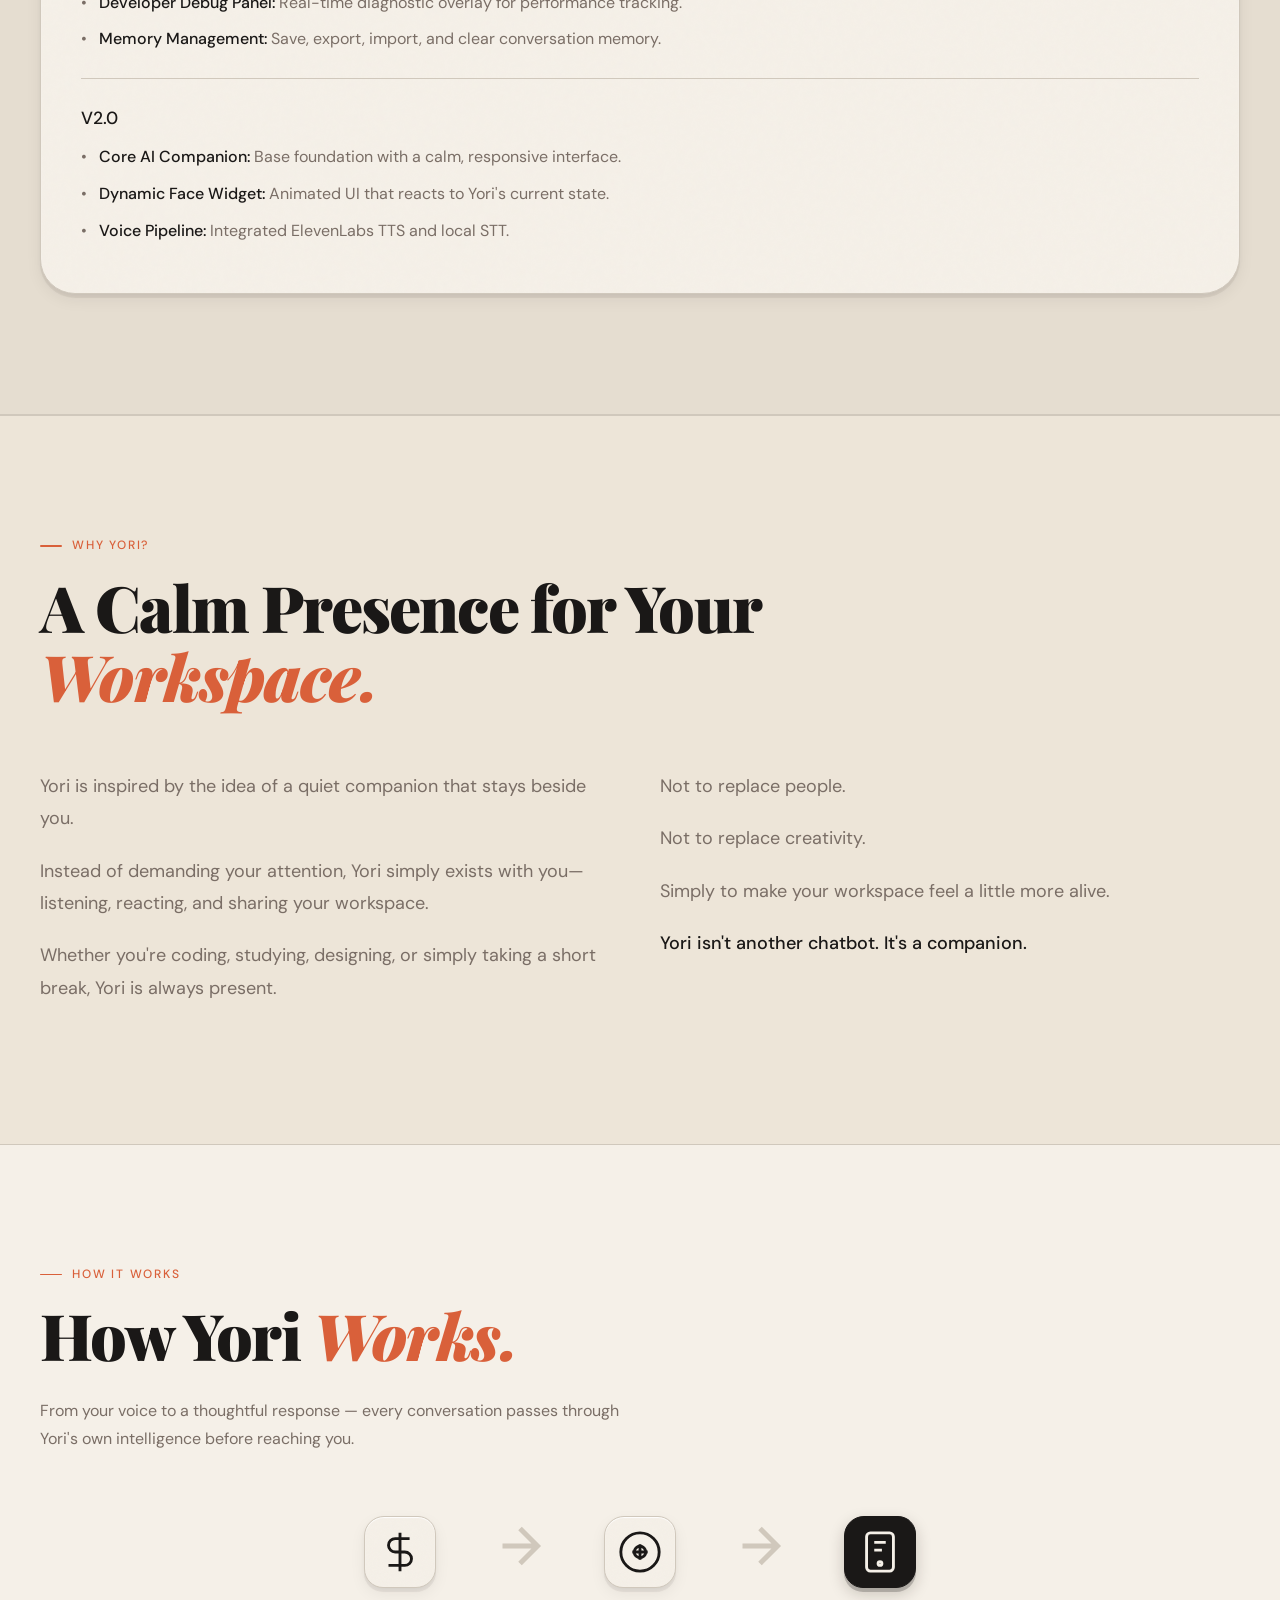
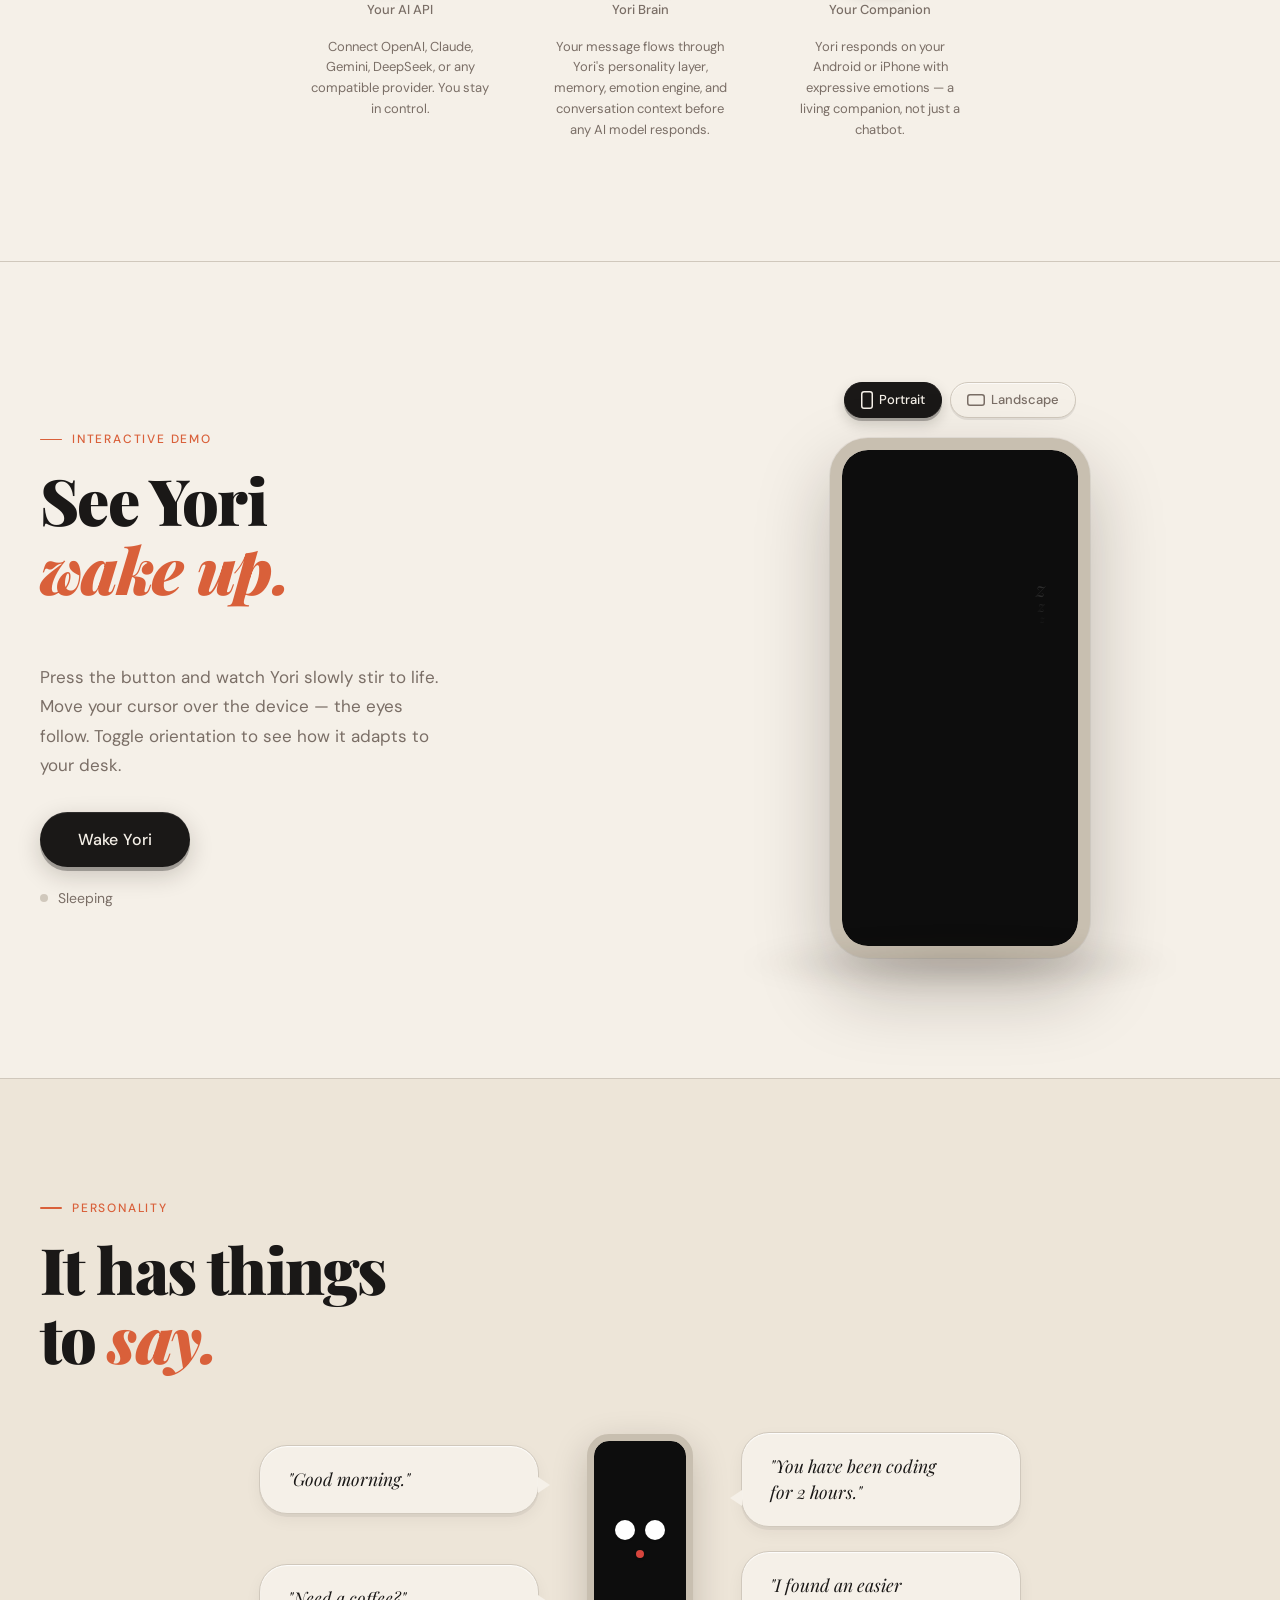
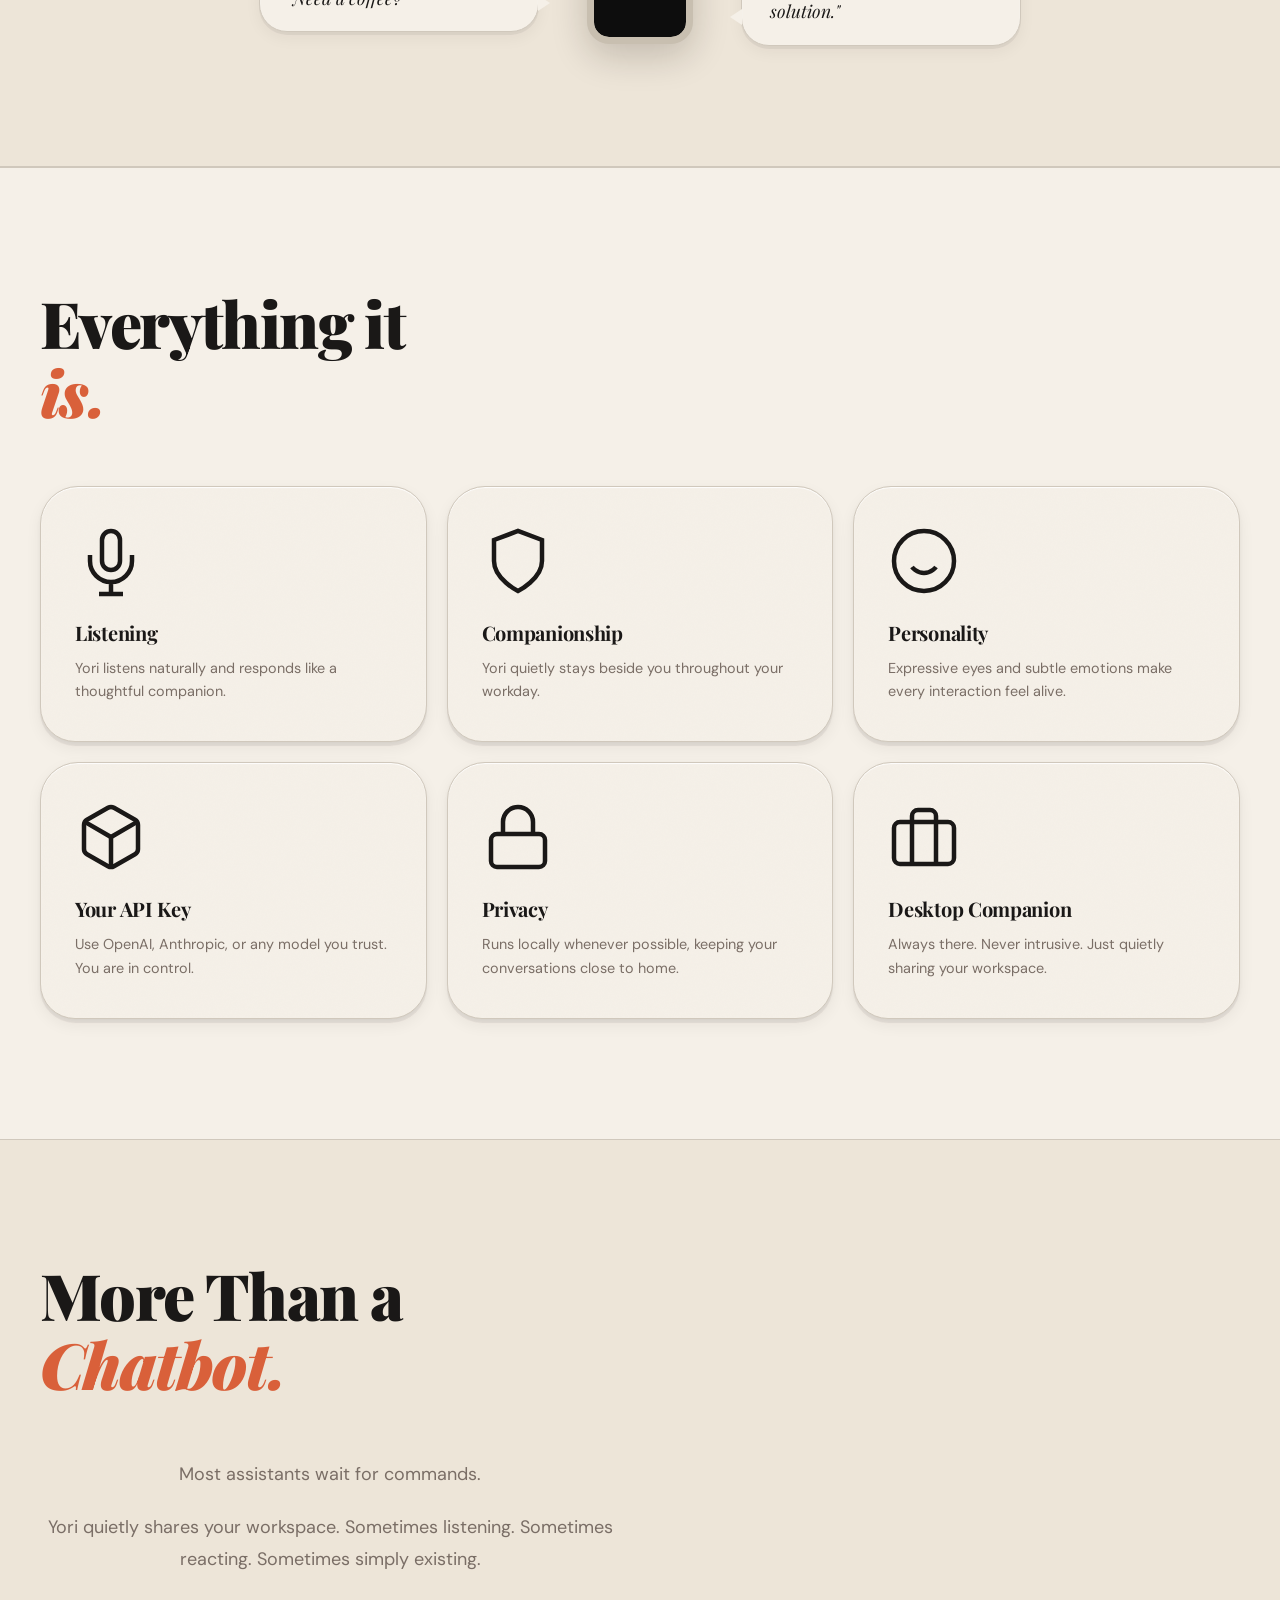
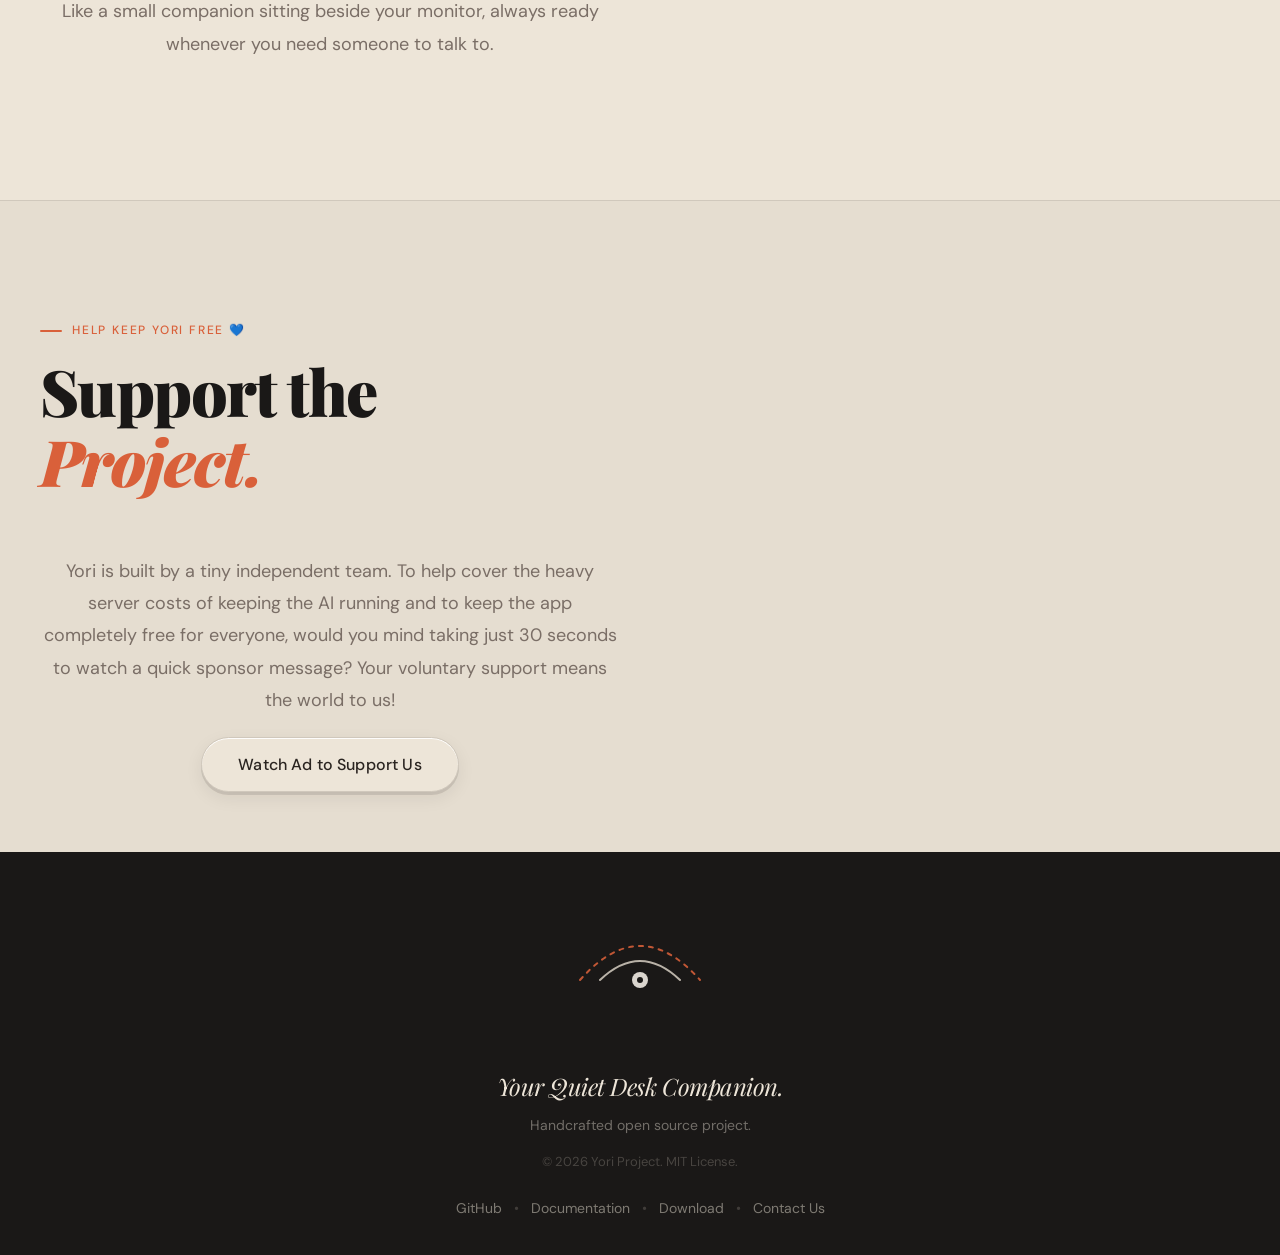
==== commit e8a55ddd: "Add Yori v2.4.1 release notes" ====
--- a/index.html
+++ b/index.html
@@ -141,6 +141,19 @@
       <div class="story-grid">
         <div class="story-text reveal card" style="grid-column: 1 / -1; padding: 40px; margin-top: 20px;">
           <h3 style="font-family: var(--font-display); font-size: 1.75rem; color: var(--dark); margin-bottom: 24px;">Version History</h3>
+
+          <div style="margin-bottom: 24px;">
+            <strong style="color: var(--accent); font-size: 1.15rem; display: block; margin-bottom: 8px;">V2.4.1 (Major Improvements)</strong>
+            <ul style="list-style: none; padding: 0; font-size: 1rem;">
+              <li style="margin-bottom: 12px; display: flex; gap: 12px;"><span style="color: var(--accent);">•</span> <div><strong>Smarter Memory:</strong> Yori now syncs key profile facts such as your name and location, while making better use of memories from past conversations.</div></li>
+              <li style="margin-bottom: 12px; display: flex; gap: 12px;"><span style="color: var(--accent);">•</span> <div><strong>Better Conversations:</strong> Improved natural language, emotional empathy, and response flow make Yori feel more human and less robotic.</div></li>
+              <li style="margin-bottom: 12px; display: flex; gap: 12px;"><span style="color: var(--accent);">•</span> <div><strong>Auto-Scroll Captions:</strong> Long responses now scroll smoothly so the highlighted word stays in view while Yori speaks.</div></li>
+              <li style="margin-bottom: 12px; display: flex; gap: 12px;"><span style="color: var(--accent);">•</span> <div><strong>Offline Improvements:</strong> Added clearer offline feedback and helpful guidance when an internet connection or API key is unavailable.</div></li>
+              <li style="margin-bottom: 12px; display: flex; gap: 12px;"><span style="color: var(--accent);">•</span> <div><strong>Voice Fixes:</strong> Restored reliable text-to-speech playback and improved the avatar's listening, thinking, and speaking states.</div></li>
+              <li style="margin-bottom: 12px; display: flex; gap: 12px;"><span style="color: var(--accent);">•</span> <div><strong>UI Improvements:</strong> Added landscape support, improved chat layout, fixed overlapping elements, and simplified the input area.</div></li>
+              <li style="margin-bottom: 12px; display: flex; gap: 12px;"><span style="color: var(--accent);">•</span> <div><strong>Bug Fixes:</strong> Restored normal and Google login, removed package conflicts, and fixed issues that could leave Yori stuck listening.</div></li>
+            </ul>
+          </div>
           
           <div style="margin-bottom: 24px;">
             <strong style="color: var(--accent); font-size: 1.15rem; display: block; margin-bottom: 8px;">V2.3.2 (Major Feature Drop)</strong>
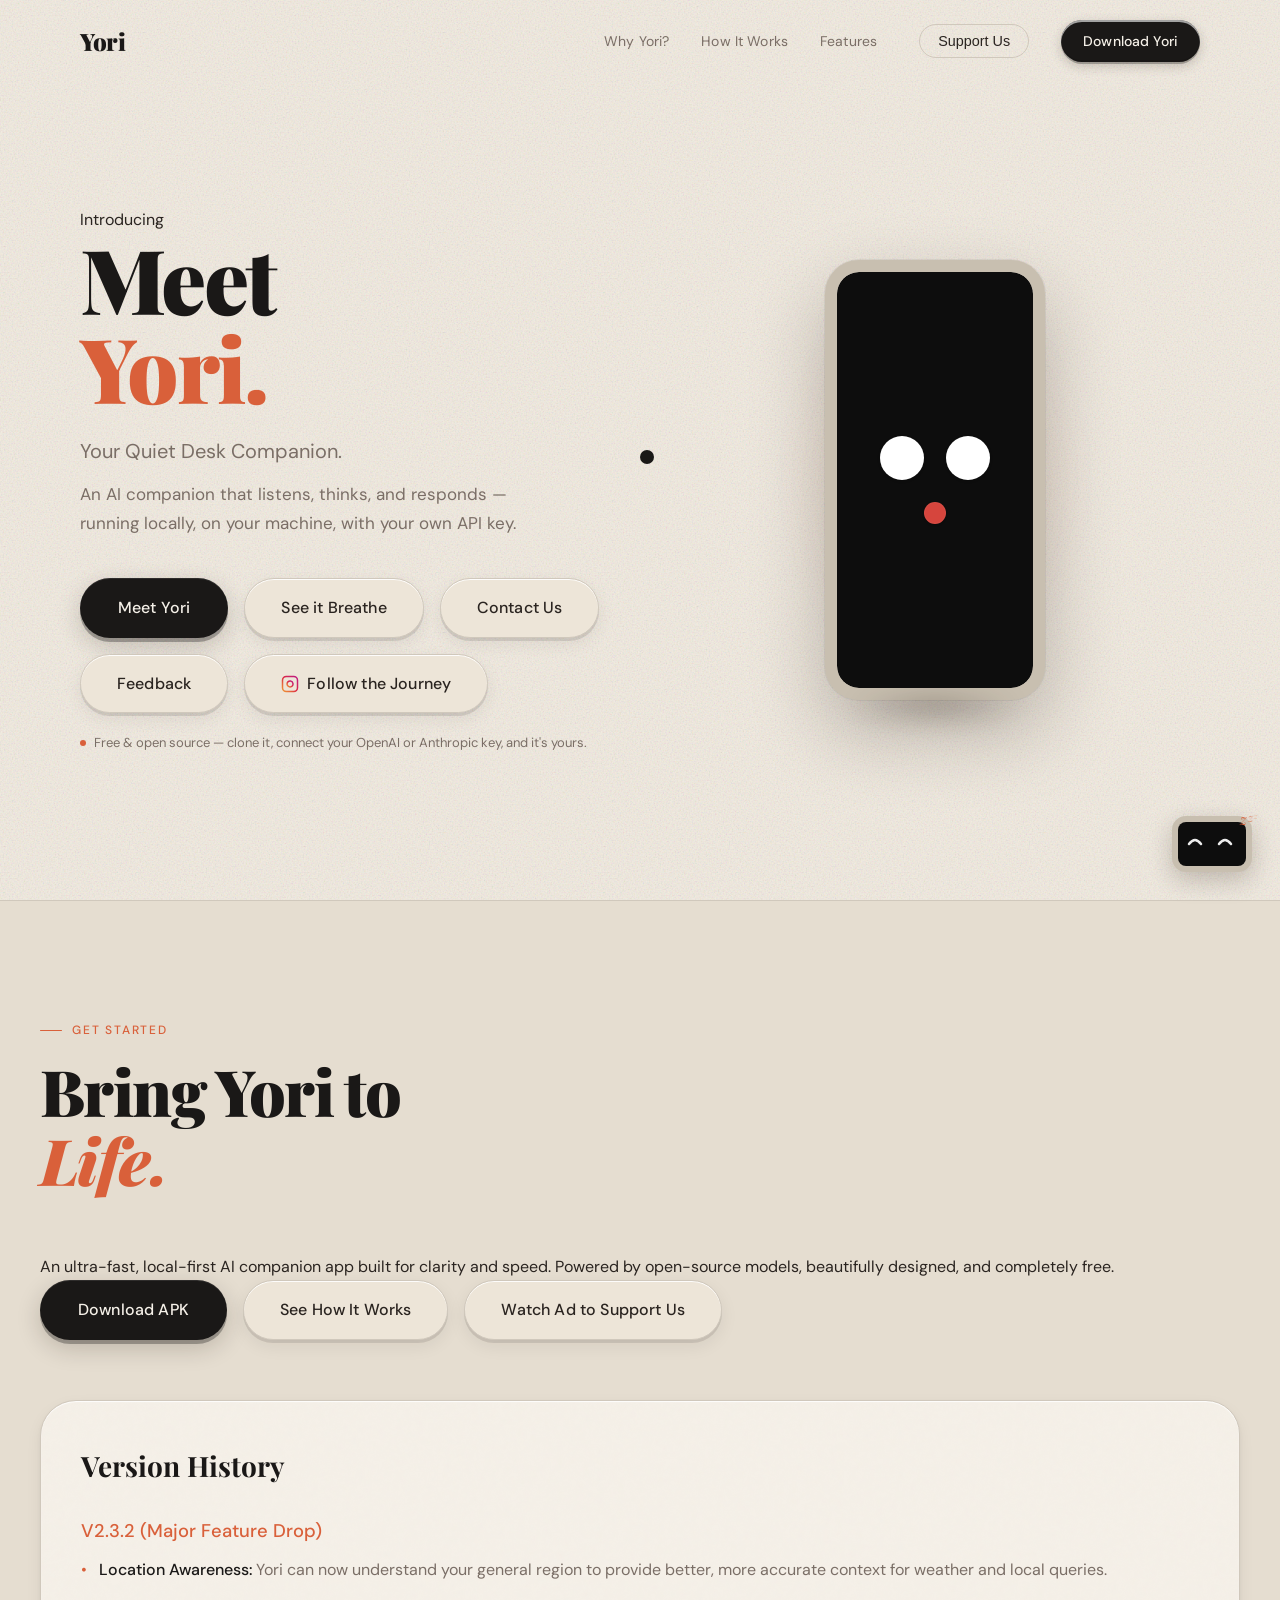
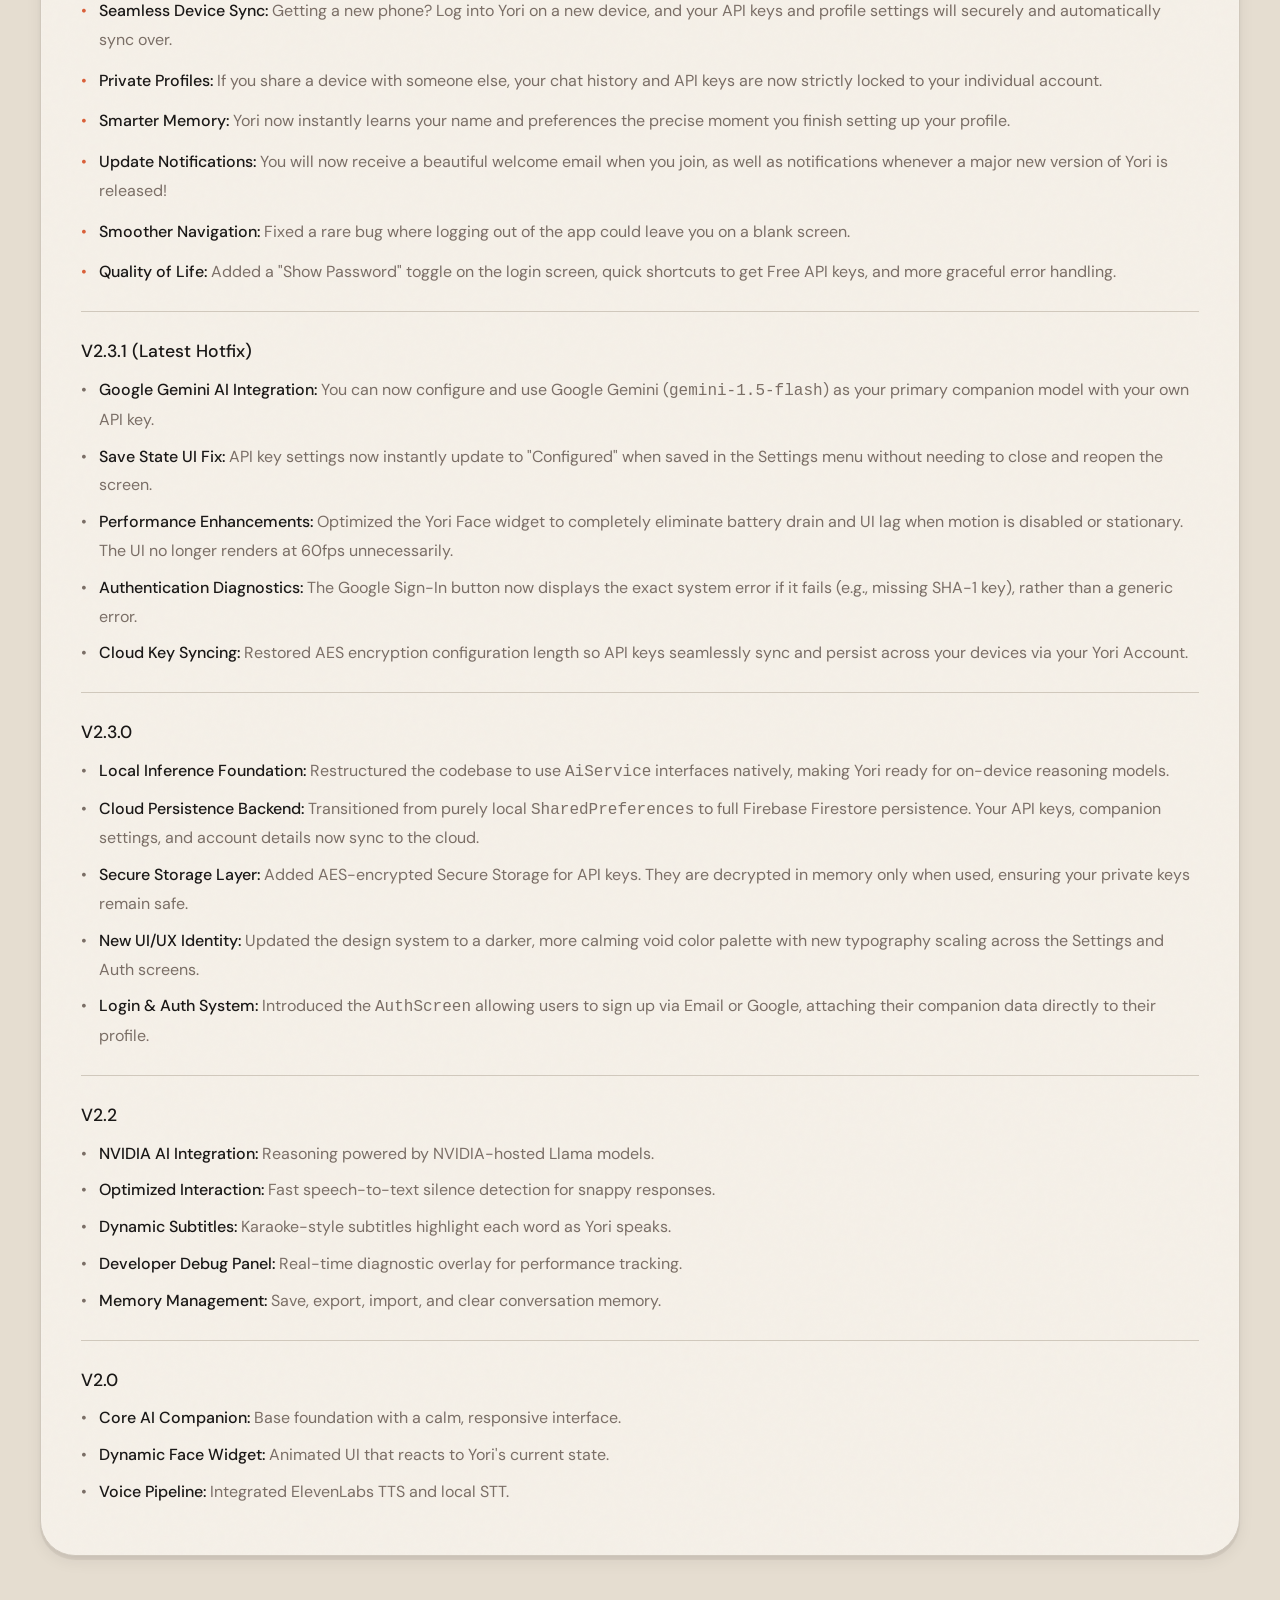
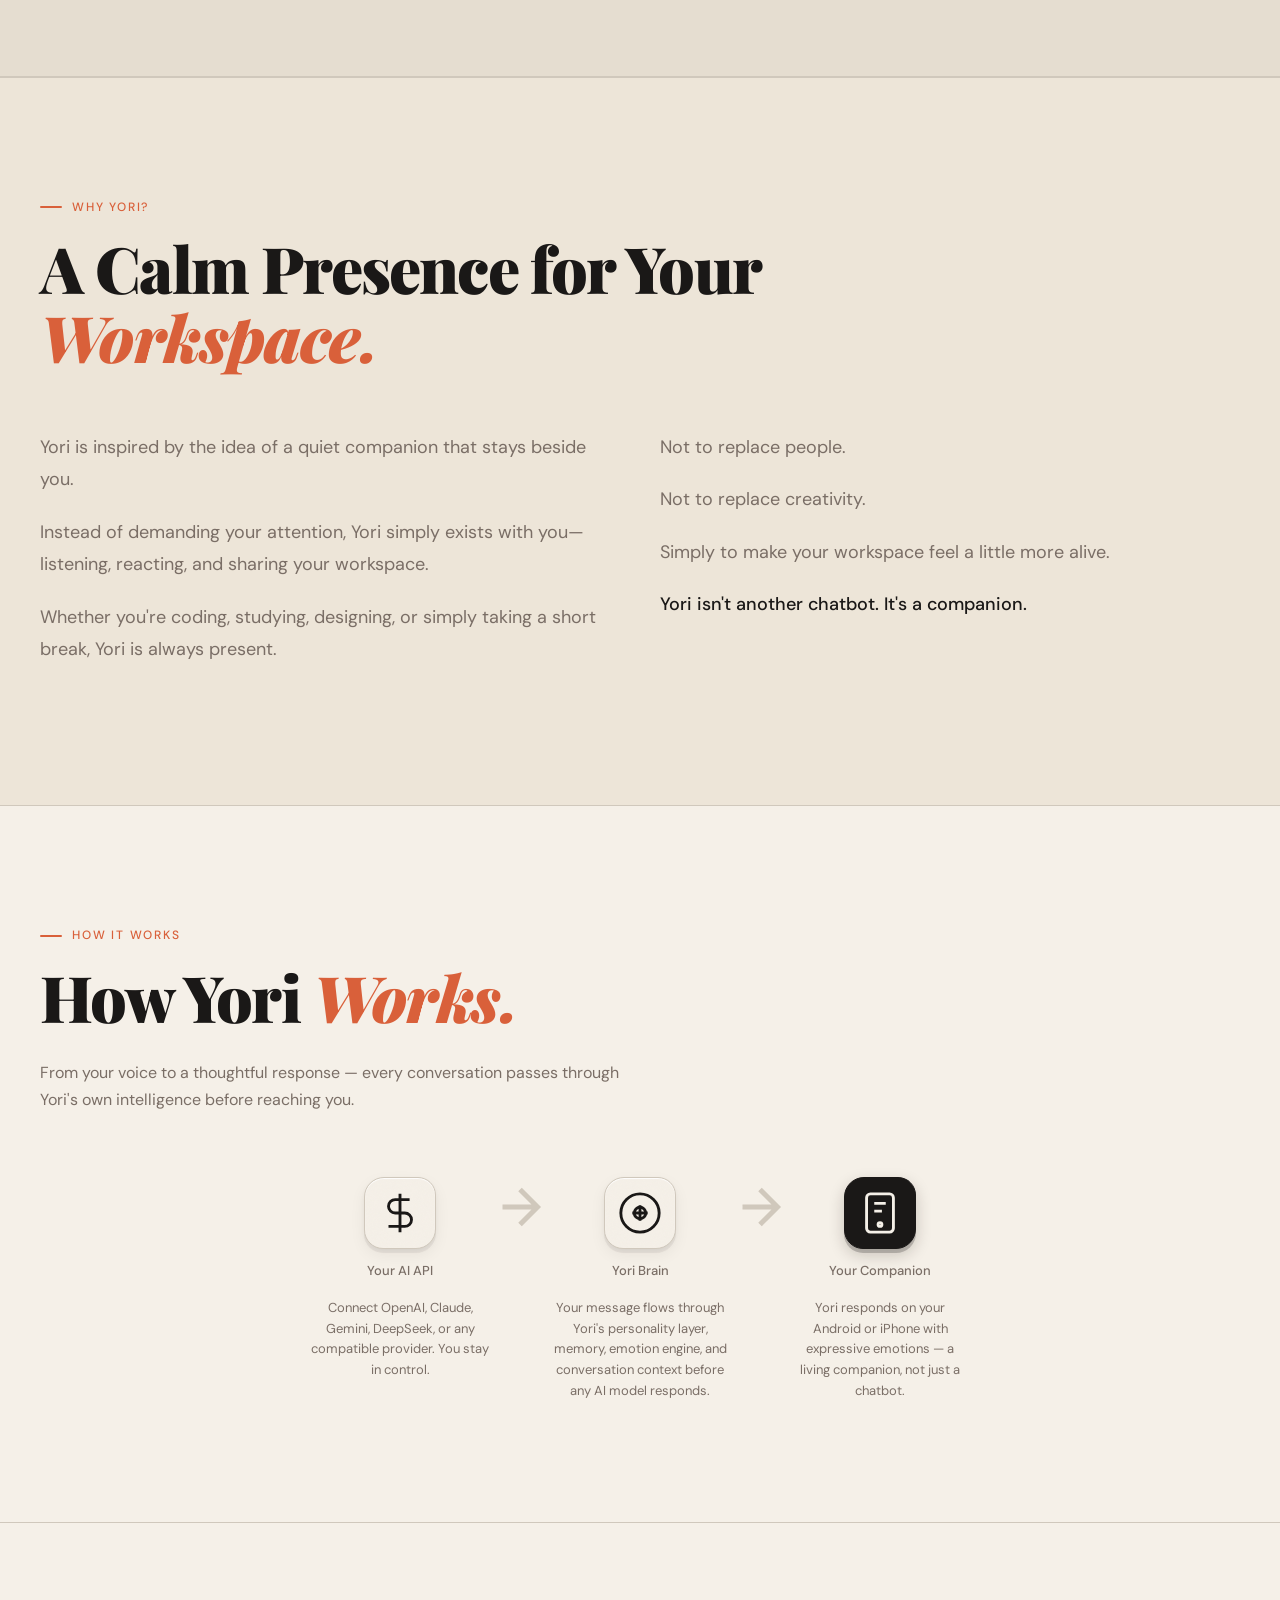
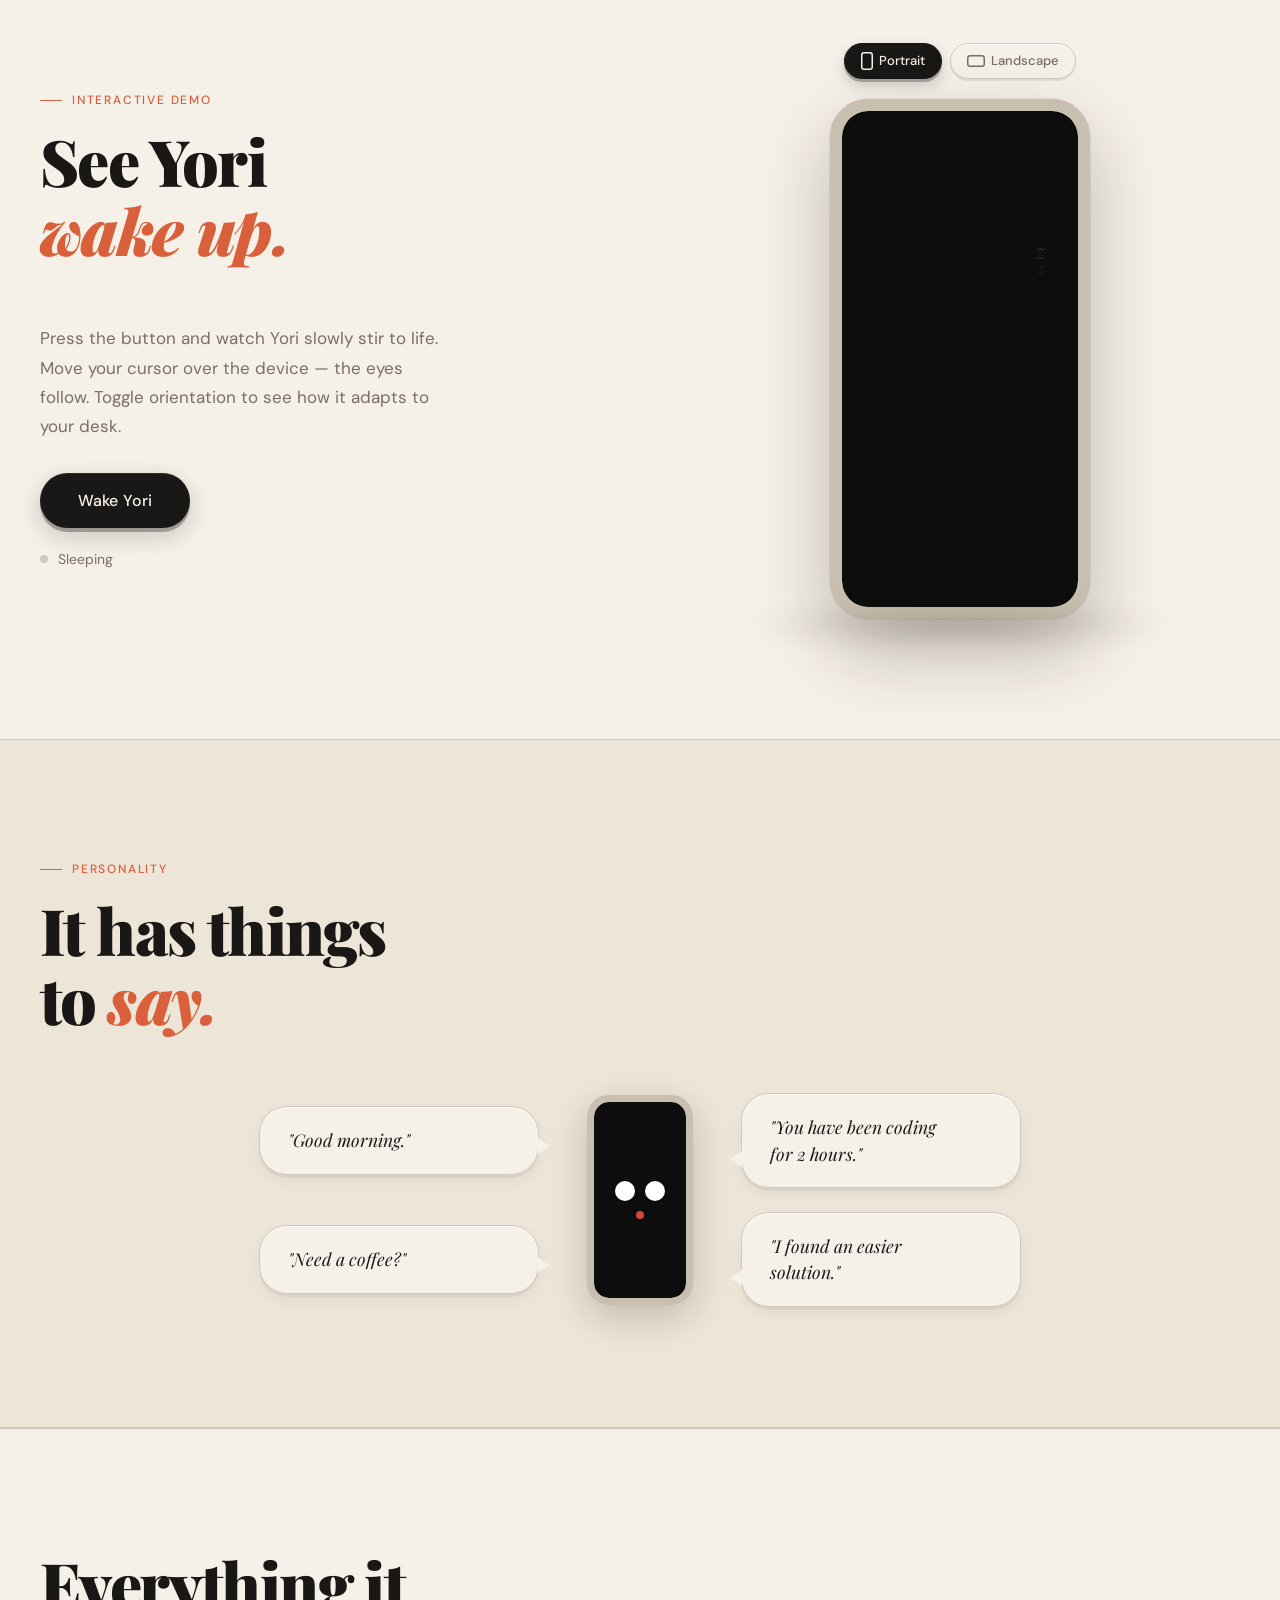
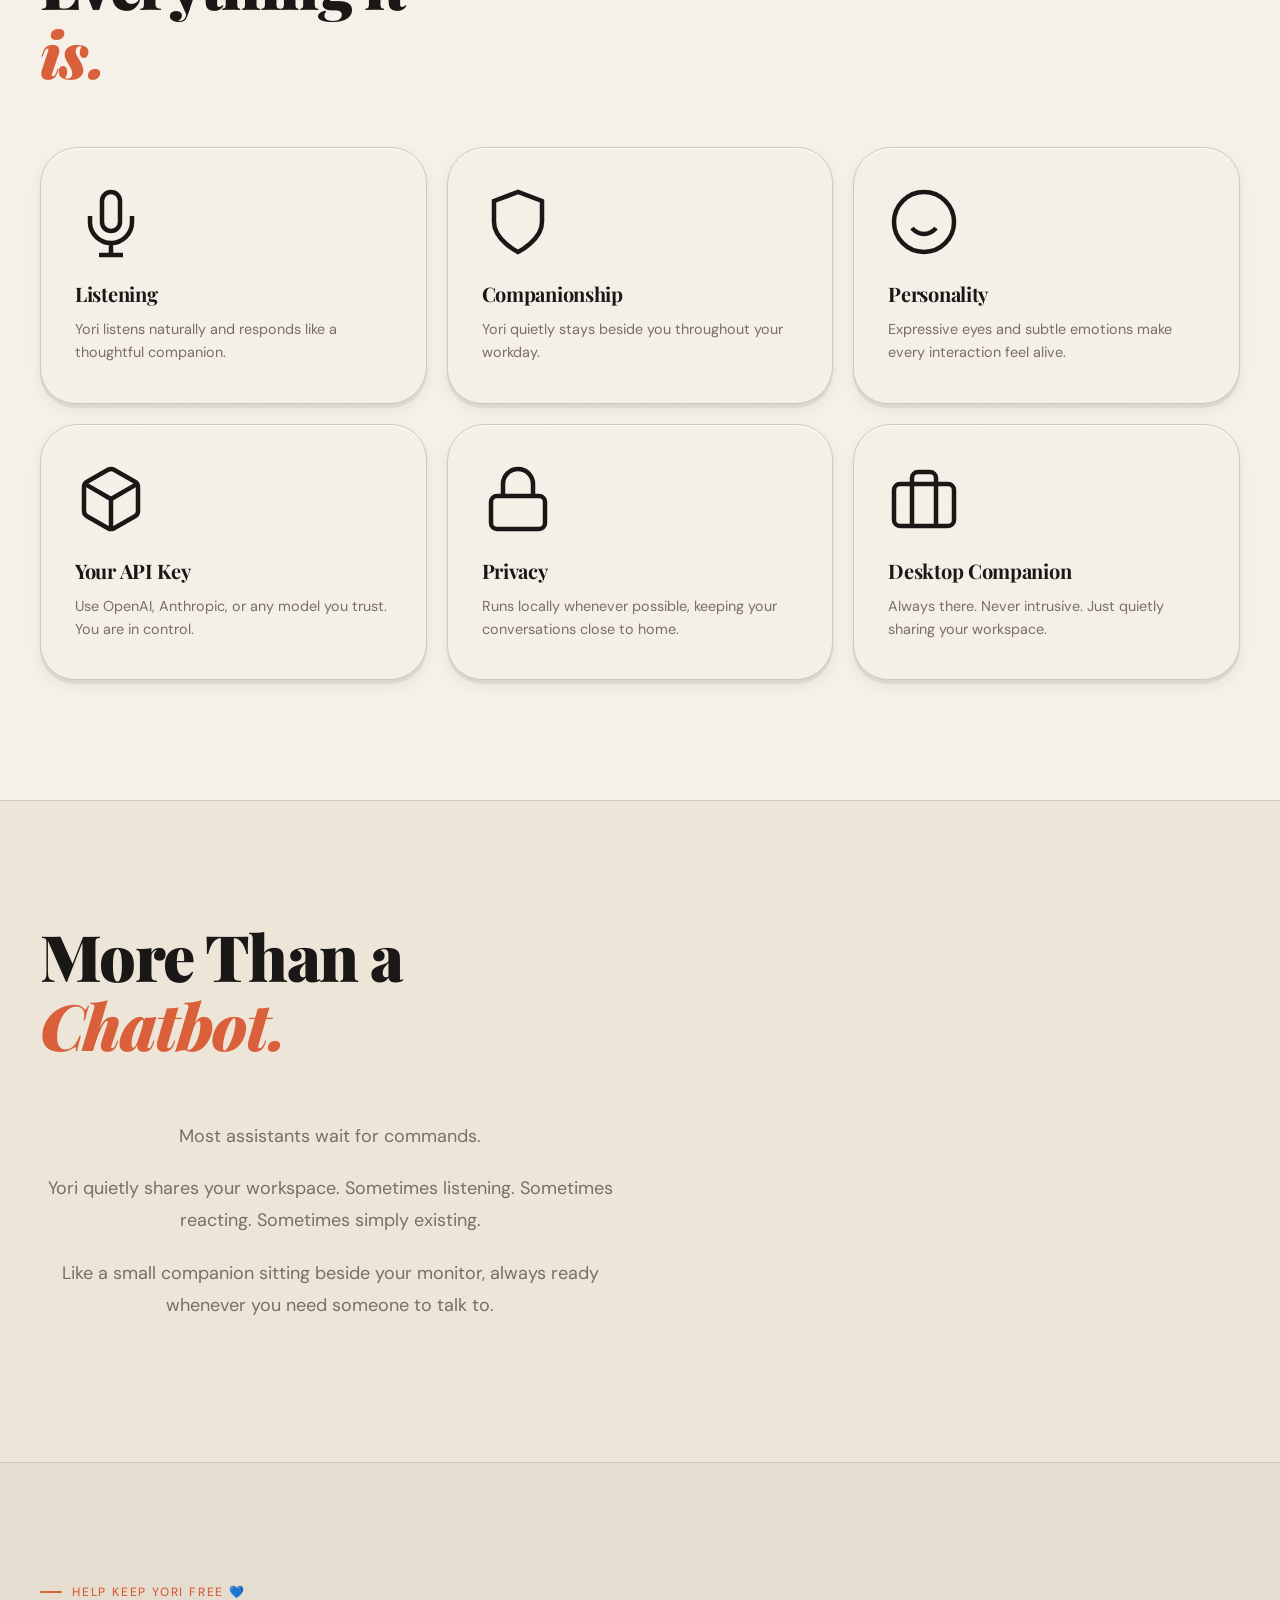
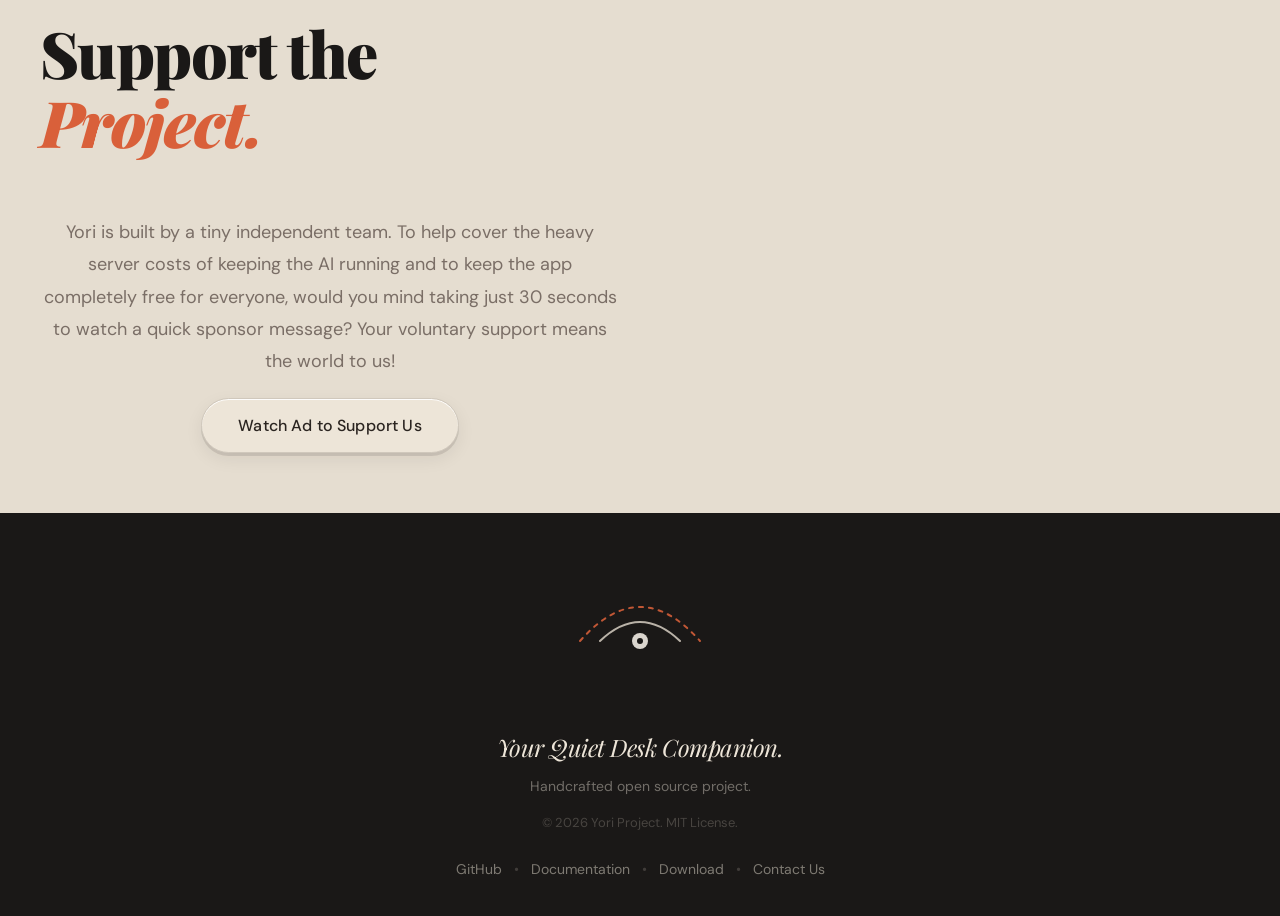
==== commit 772cd7c6: "Revert "Add Yori v2.4.1 release notes" This reverts commit e8a55ddd0a5192ca61323e7ebfa40f765587c16f." ====
--- a/index.html
+++ b/index.html
@@ -141,19 +141,6 @@
       <div class="story-grid">
         <div class="story-text reveal card" style="grid-column: 1 / -1; padding: 40px; margin-top: 20px;">
           <h3 style="font-family: var(--font-display); font-size: 1.75rem; color: var(--dark); margin-bottom: 24px;">Version History</h3>
-
-          <div style="margin-bottom: 24px;">
-            <strong style="color: var(--accent); font-size: 1.15rem; display: block; margin-bottom: 8px;">V2.4.1 (Major Improvements)</strong>
-            <ul style="list-style: none; padding: 0; font-size: 1rem;">
-              <li style="margin-bottom: 12px; display: flex; gap: 12px;"><span style="color: var(--accent);">•</span> <div><strong>Smarter Memory:</strong> Yori now syncs key profile facts such as your name and location, while making better use of memories from past conversations.</div></li>
-              <li style="margin-bottom: 12px; display: flex; gap: 12px;"><span style="color: var(--accent);">•</span> <div><strong>Better Conversations:</strong> Improved natural language, emotional empathy, and response flow make Yori feel more human and less robotic.</div></li>
-              <li style="margin-bottom: 12px; display: flex; gap: 12px;"><span style="color: var(--accent);">•</span> <div><strong>Auto-Scroll Captions:</strong> Long responses now scroll smoothly so the highlighted word stays in view while Yori speaks.</div></li>
-              <li style="margin-bottom: 12px; display: flex; gap: 12px;"><span style="color: var(--accent);">•</span> <div><strong>Offline Improvements:</strong> Added clearer offline feedback and helpful guidance when an internet connection or API key is unavailable.</div></li>
-              <li style="margin-bottom: 12px; display: flex; gap: 12px;"><span style="color: var(--accent);">•</span> <div><strong>Voice Fixes:</strong> Restored reliable text-to-speech playback and improved the avatar's listening, thinking, and speaking states.</div></li>
-              <li style="margin-bottom: 12px; display: flex; gap: 12px;"><span style="color: var(--accent);">•</span> <div><strong>UI Improvements:</strong> Added landscape support, improved chat layout, fixed overlapping elements, and simplified the input area.</div></li>
-              <li style="margin-bottom: 12px; display: flex; gap: 12px;"><span style="color: var(--accent);">•</span> <div><strong>Bug Fixes:</strong> Restored normal and Google login, removed package conflicts, and fixed issues that could leave Yori stuck listening.</div></li>
-            </ul>
-          </div>
           
           <div style="margin-bottom: 24px;">
             <strong style="color: var(--accent); font-size: 1.15rem; display: block; margin-bottom: 8px;">V2.3.2 (Major Feature Drop)</strong>
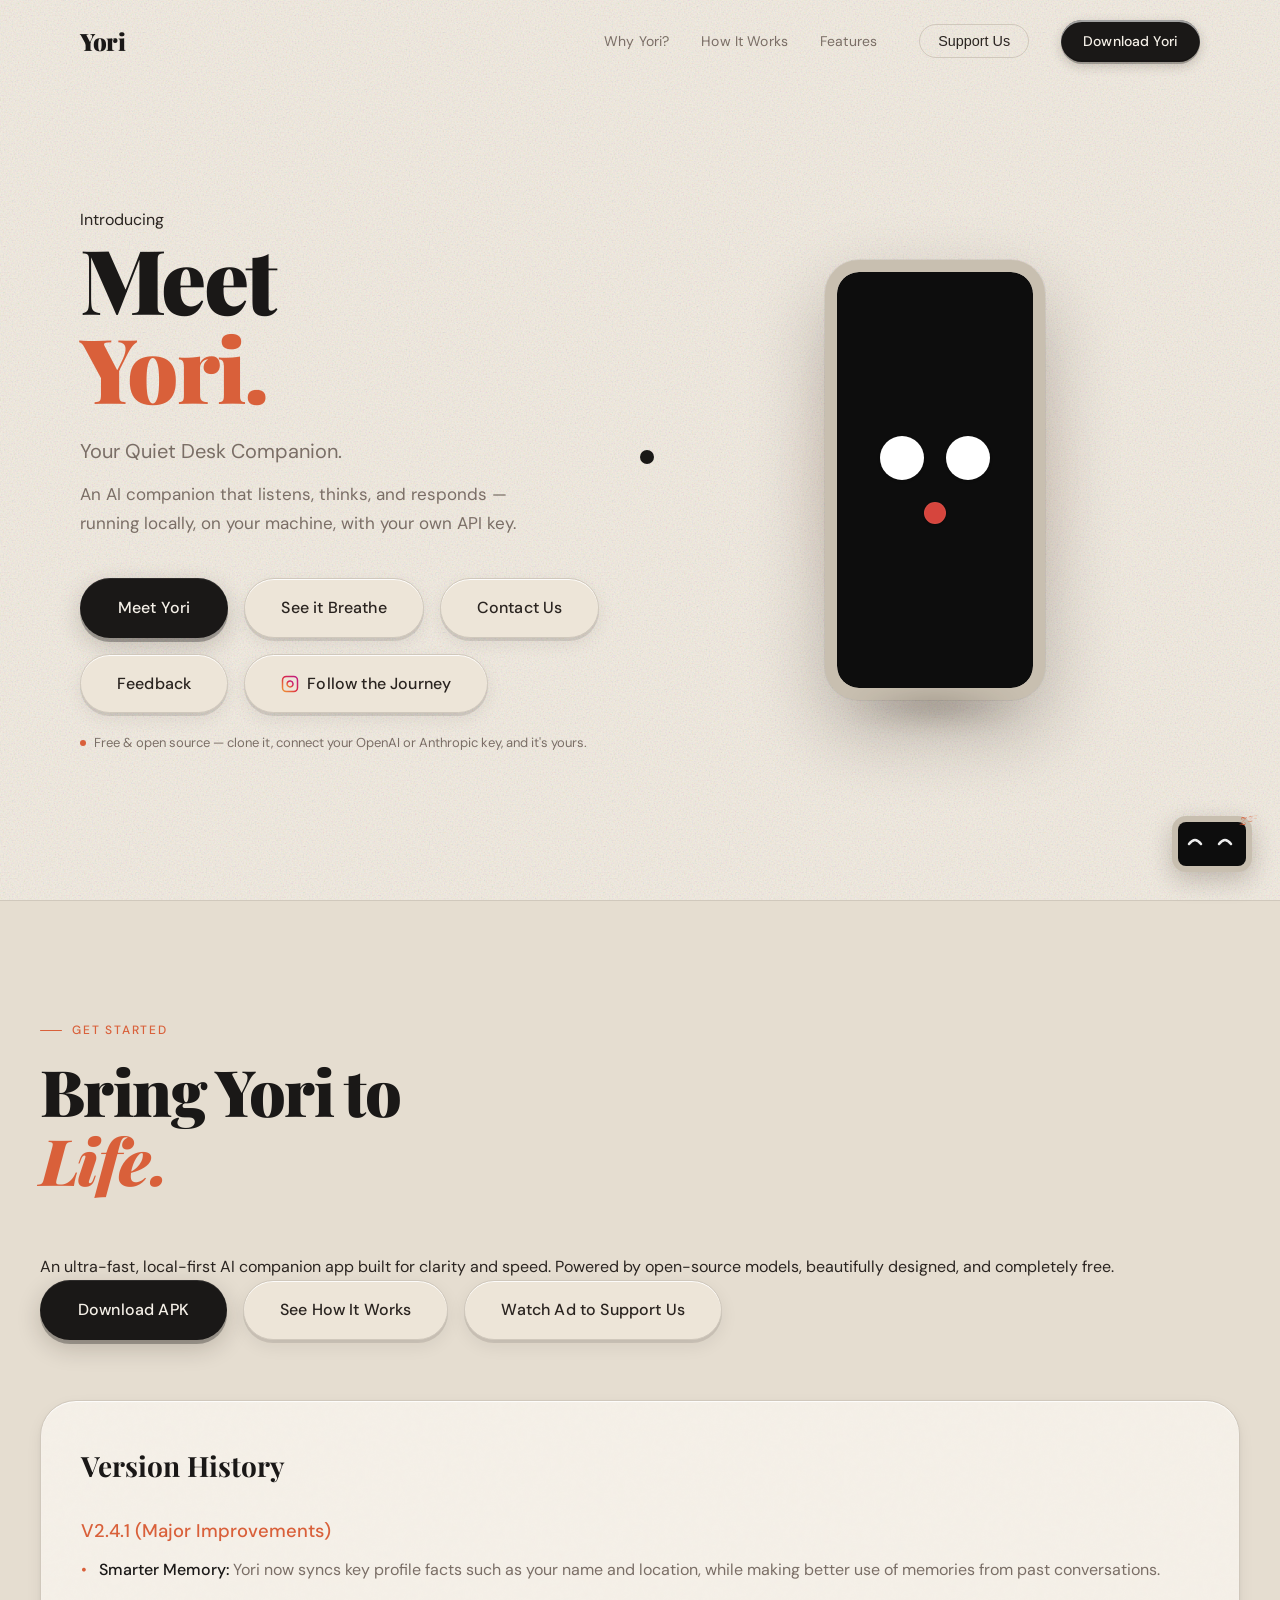
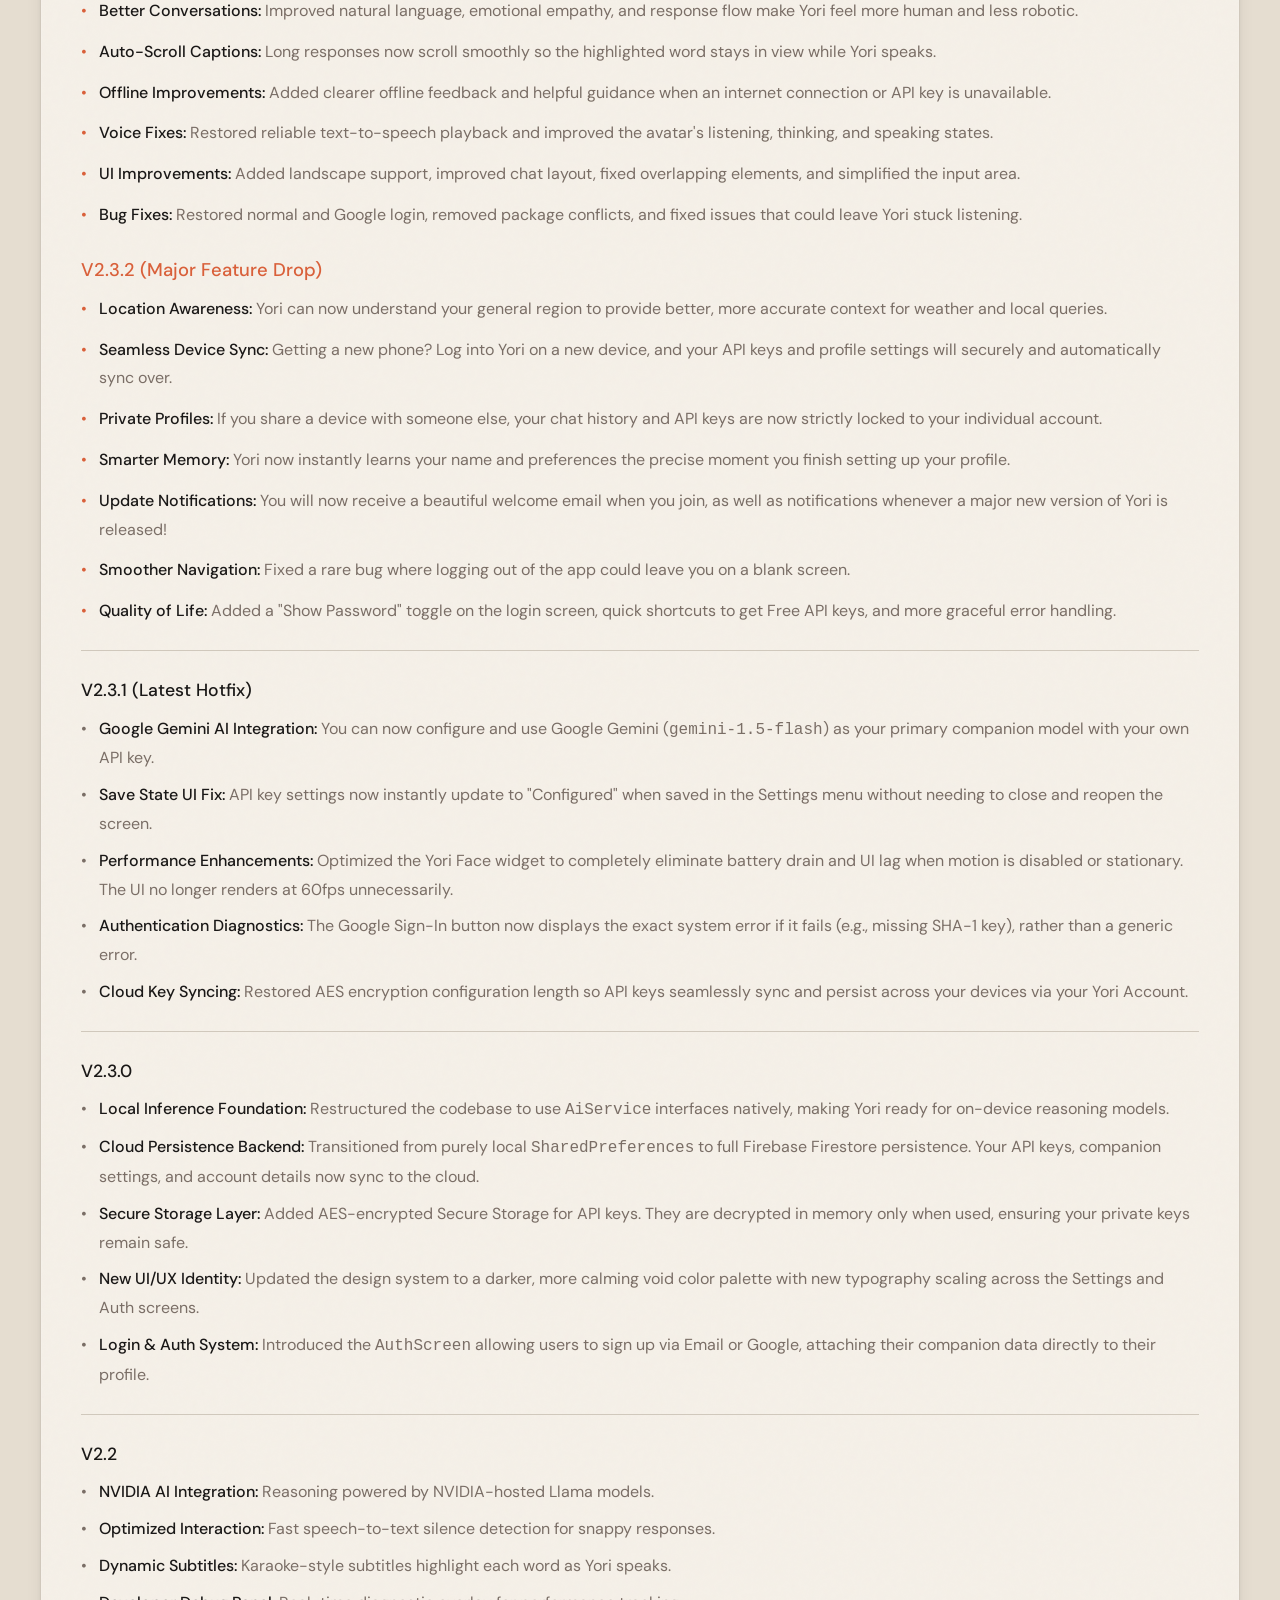
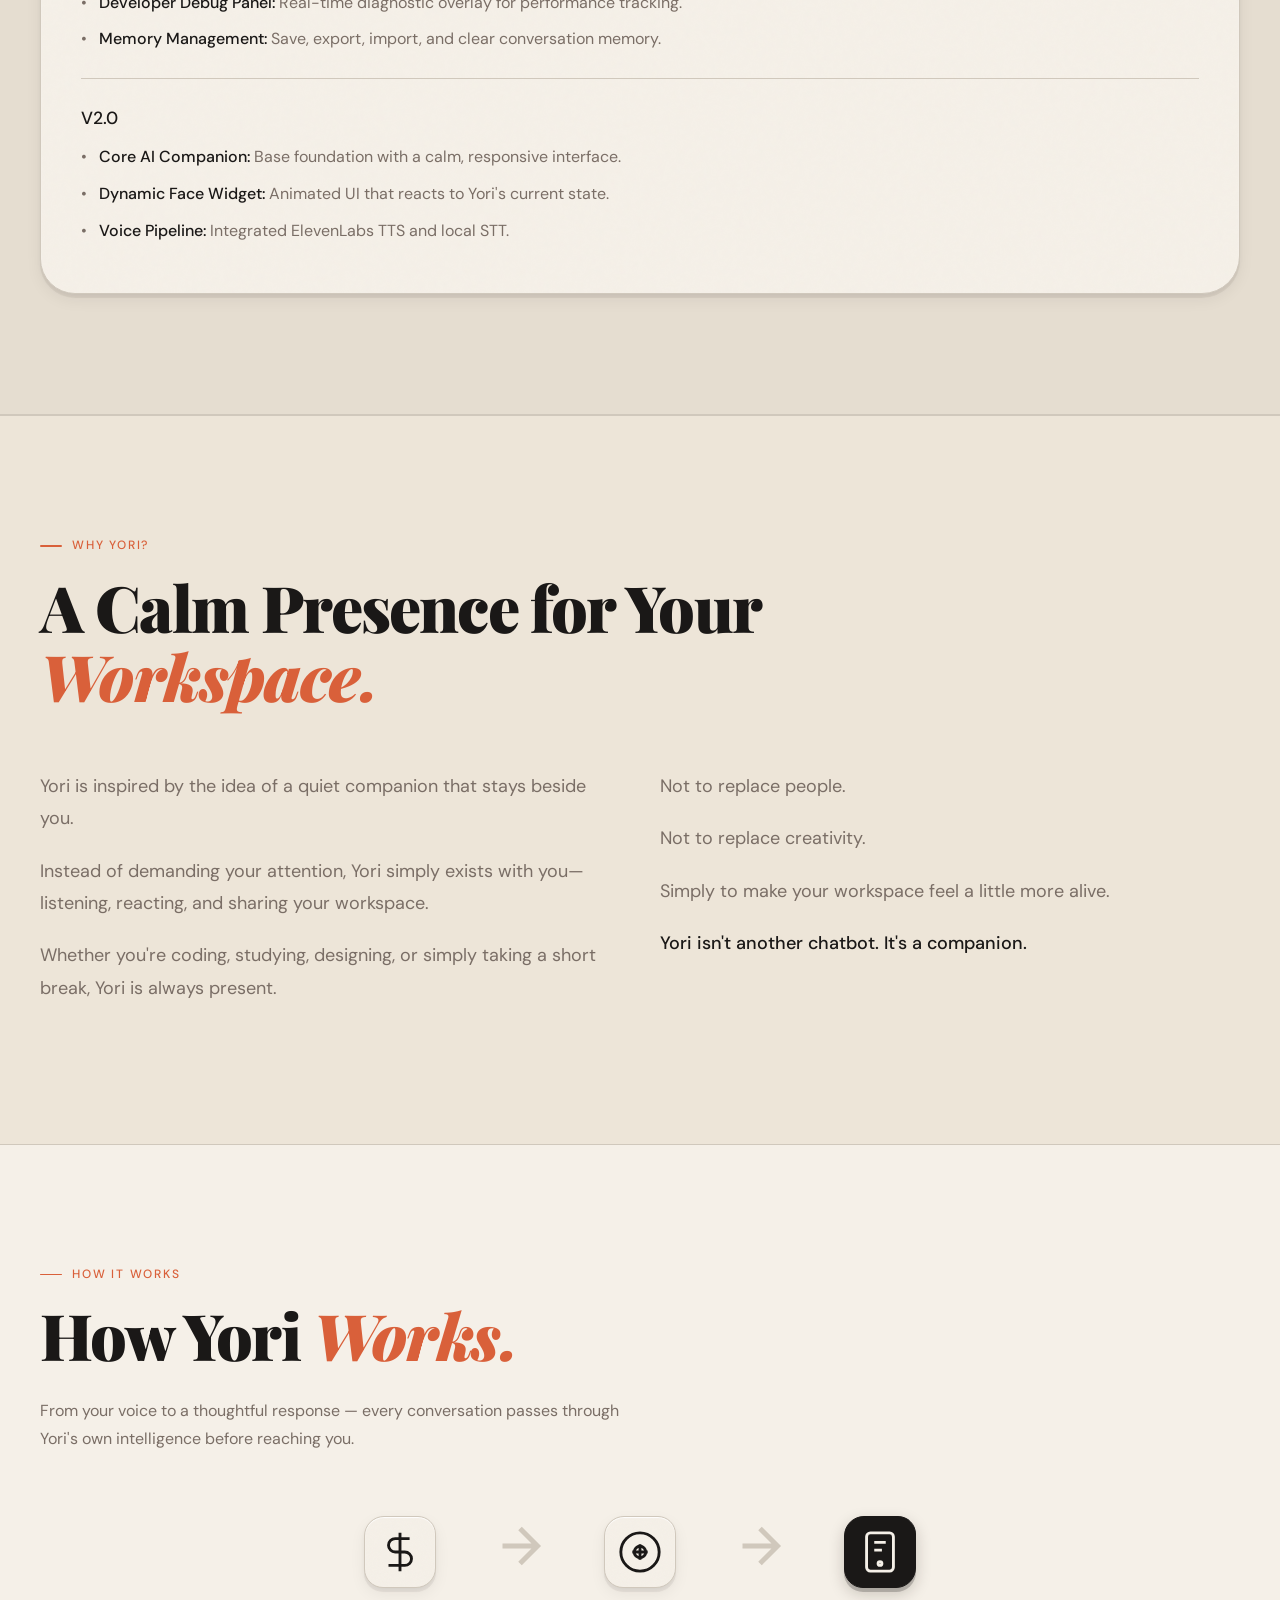
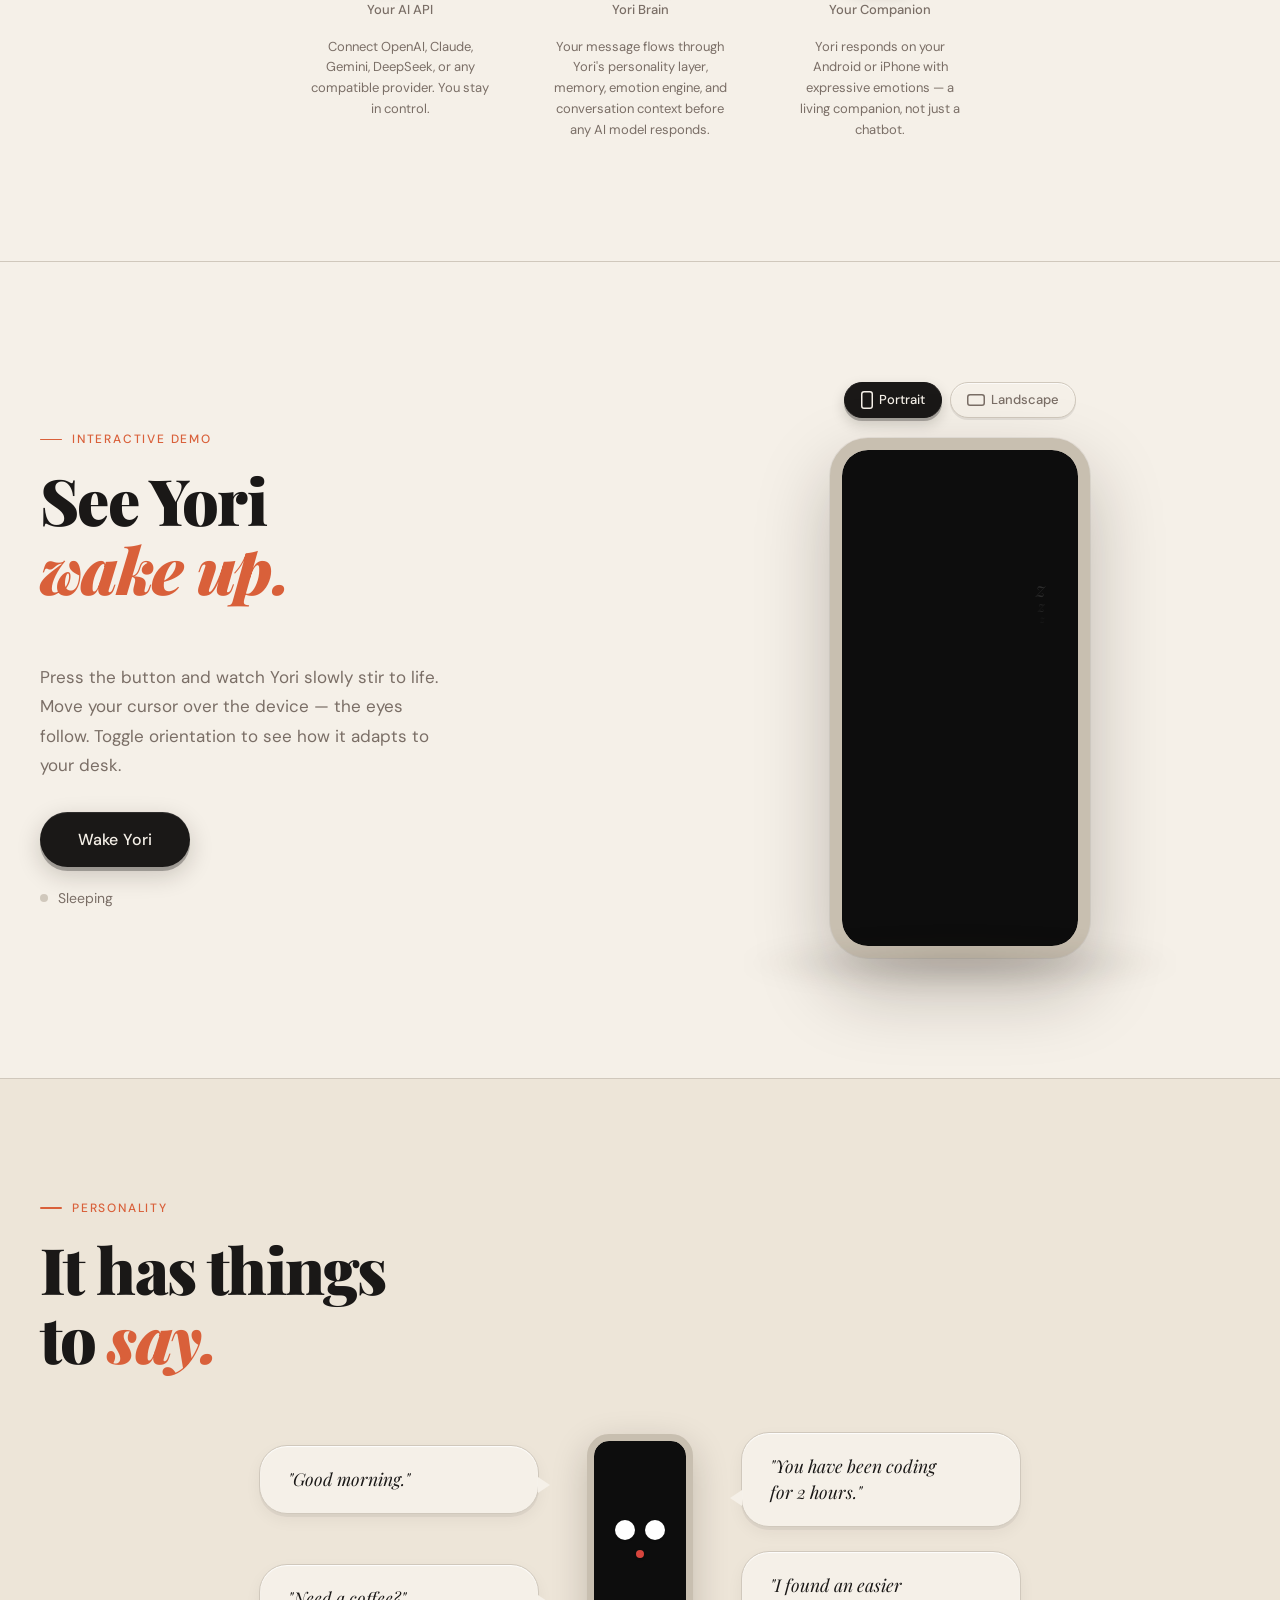
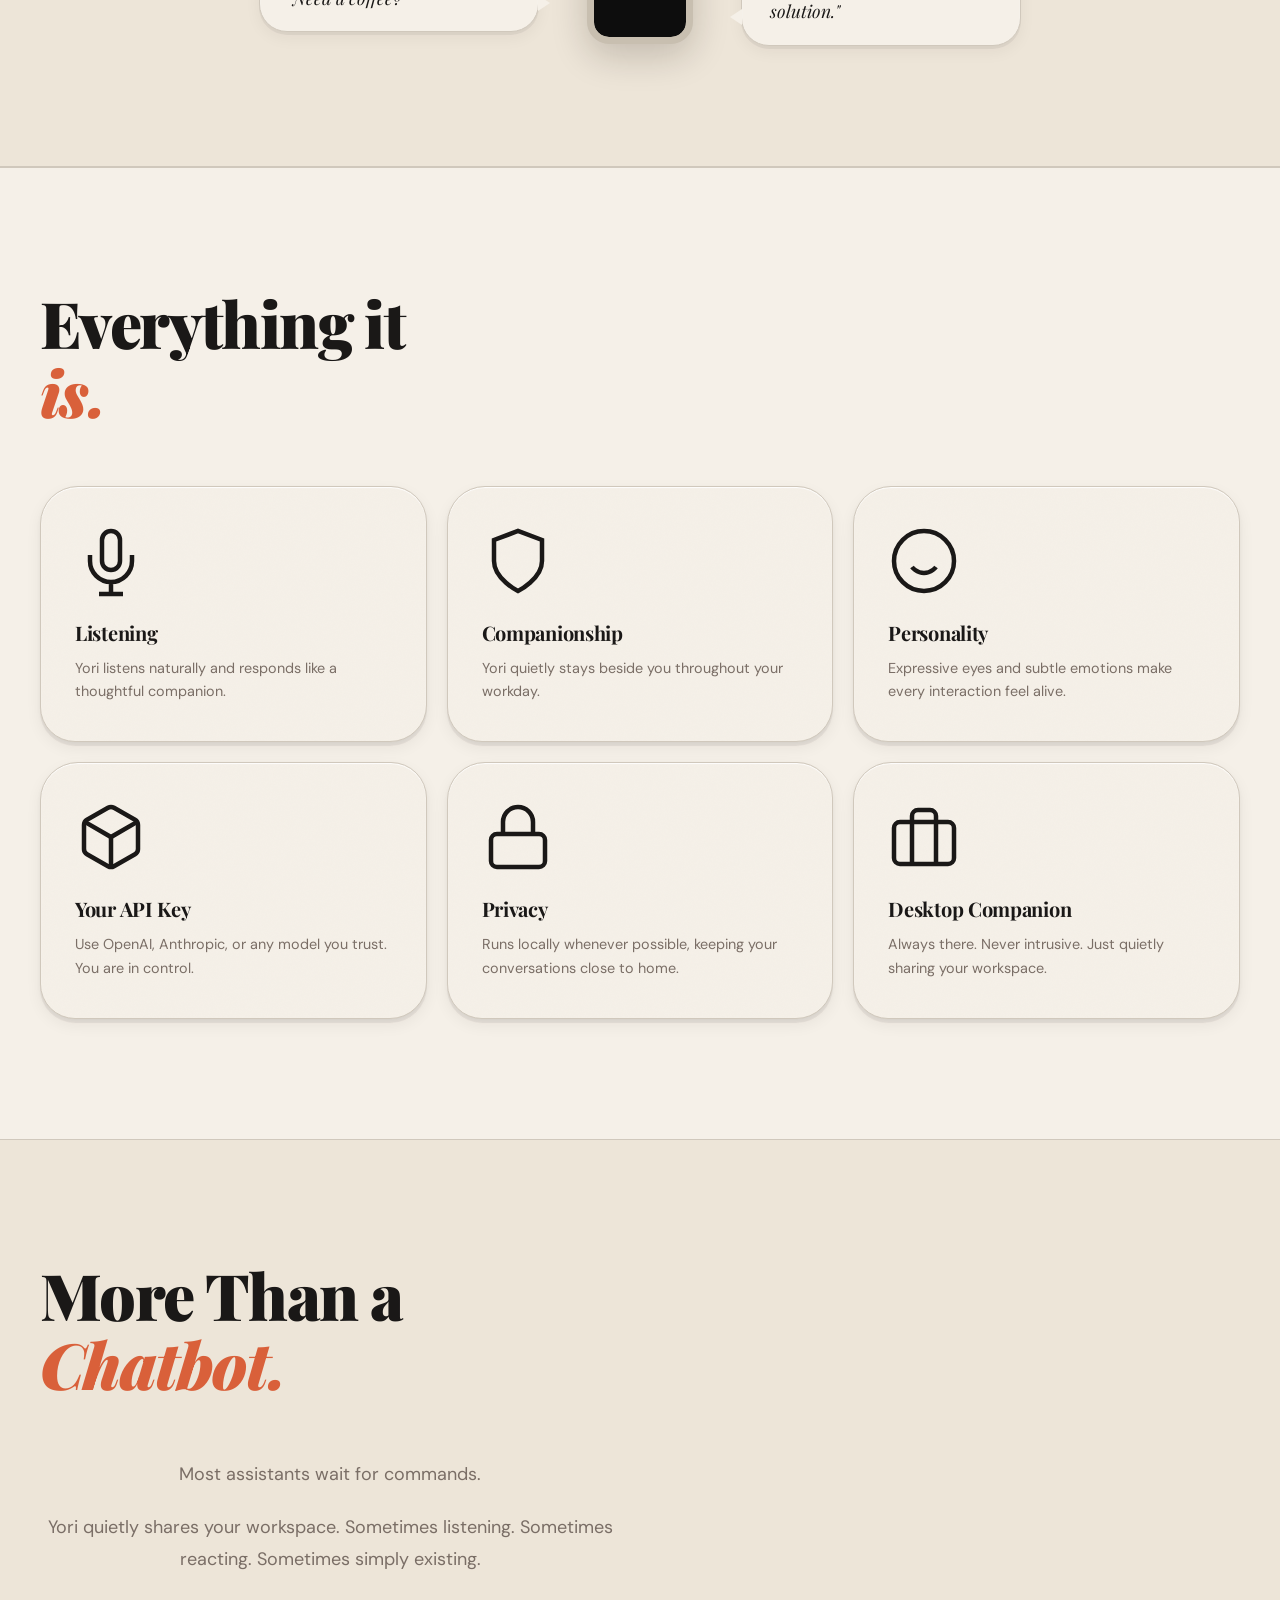
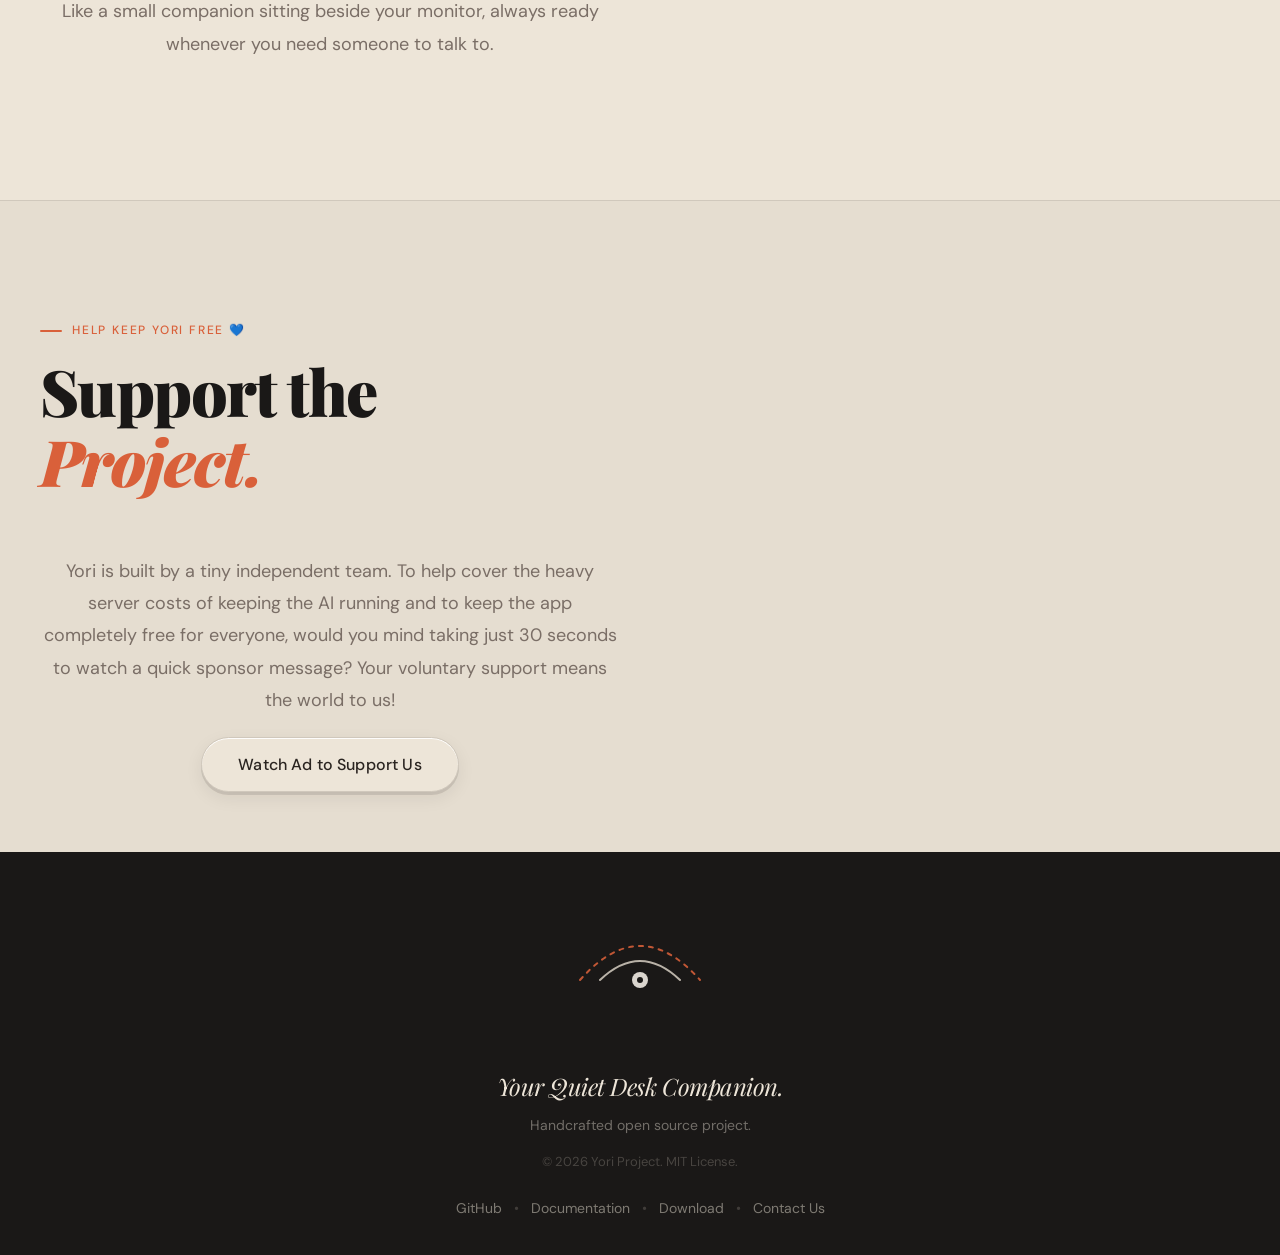
==== commit 1dc848ed: "Restore Yori v2.4.1 release notes" ====
--- a/index.html
+++ b/index.html
@@ -143,6 +143,19 @@
           <h3 style="font-family: var(--font-display); font-size: 1.75rem; color: var(--dark); margin-bottom: 24px;">Version History</h3>
           
           <div style="margin-bottom: 24px;">
+            <strong style="color: var(--accent); font-size: 1.15rem; display: block; margin-bottom: 8px;">V2.4.1 (Major Improvements)</strong>
+            <ul style="list-style: none; padding: 0; font-size: 1rem;">
+              <li style="margin-bottom: 12px; display: flex; gap: 12px;"><span style="color: var(--accent);">•</span> <div><strong>Smarter Memory:</strong> Yori now syncs key profile facts such as your name and location, while making better use of memories from past conversations.</div></li>
+              <li style="margin-bottom: 12px; display: flex; gap: 12px;"><span style="color: var(--accent);">•</span> <div><strong>Better Conversations:</strong> Improved natural language, emotional empathy, and response flow make Yori feel more human and less robotic.</div></li>
+              <li style="margin-bottom: 12px; display: flex; gap: 12px;"><span style="color: var(--accent);">•</span> <div><strong>Auto-Scroll Captions:</strong> Long responses now scroll smoothly so the highlighted word stays in view while Yori speaks.</div></li>
+              <li style="margin-bottom: 12px; display: flex; gap: 12px;"><span style="color: var(--accent);">•</span> <div><strong>Offline Improvements:</strong> Added clearer offline feedback and helpful guidance when an internet connection or API key is unavailable.</div></li>
+              <li style="margin-bottom: 12px; display: flex; gap: 12px;"><span style="color: var(--accent);">•</span> <div><strong>Voice Fixes:</strong> Restored reliable text-to-speech playback and improved the avatar's listening, thinking, and speaking states.</div></li>
+              <li style="margin-bottom: 12px; display: flex; gap: 12px;"><span style="color: var(--accent);">•</span> <div><strong>UI Improvements:</strong> Added landscape support, improved chat layout, fixed overlapping elements, and simplified the input area.</div></li>
+              <li style="margin-bottom: 12px; display: flex; gap: 12px;"><span style="color: var(--accent);">•</span> <div><strong>Bug Fixes:</strong> Restored normal and Google login, removed package conflicts, and fixed issues that could leave Yori stuck listening.</div></li>
+            </ul>
+          </div>
+
+          <div style="margin-bottom: 24px;">
             <strong style="color: var(--accent); font-size: 1.15rem; display: block; margin-bottom: 8px;">V2.3.2 (Major Feature Drop)</strong>
             <ul style="list-style: none; padding: 0; font-size: 1rem;">
               <li style="margin-bottom: 12px; display: flex; gap: 12px;">
